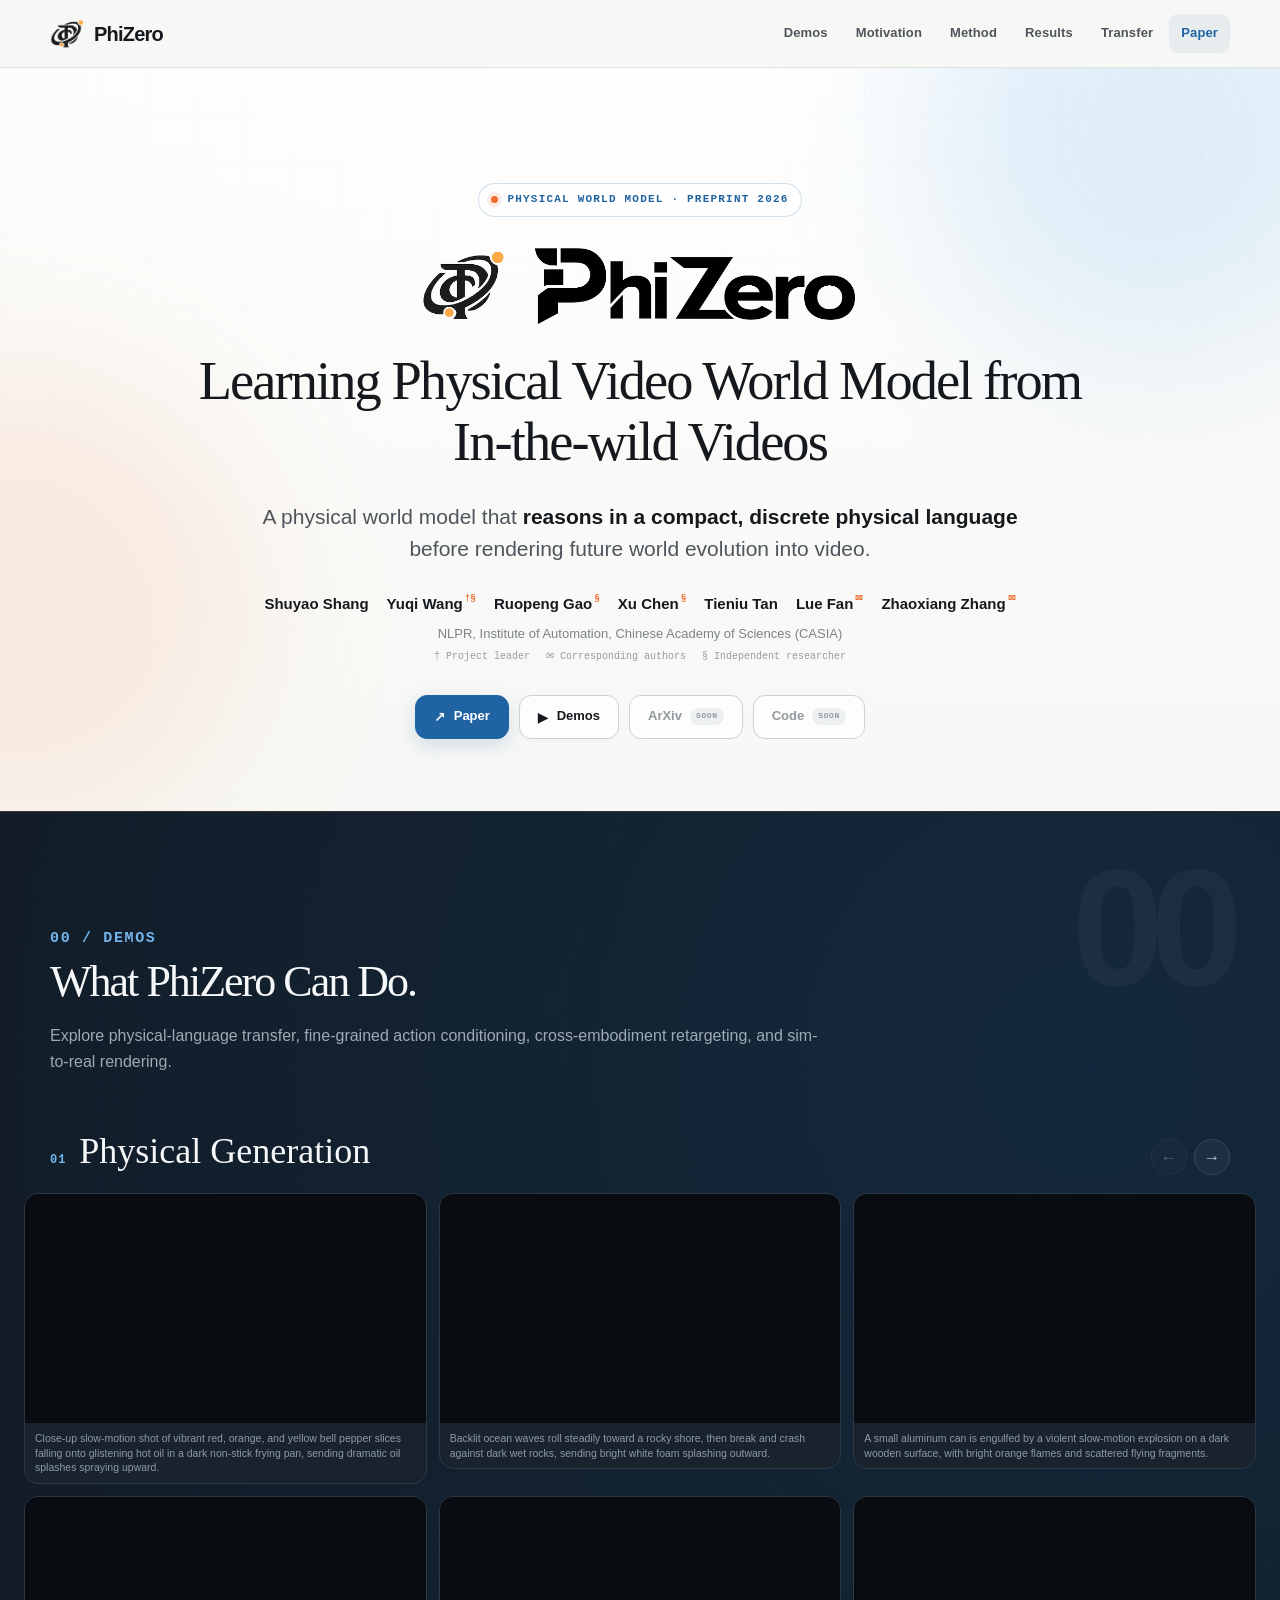
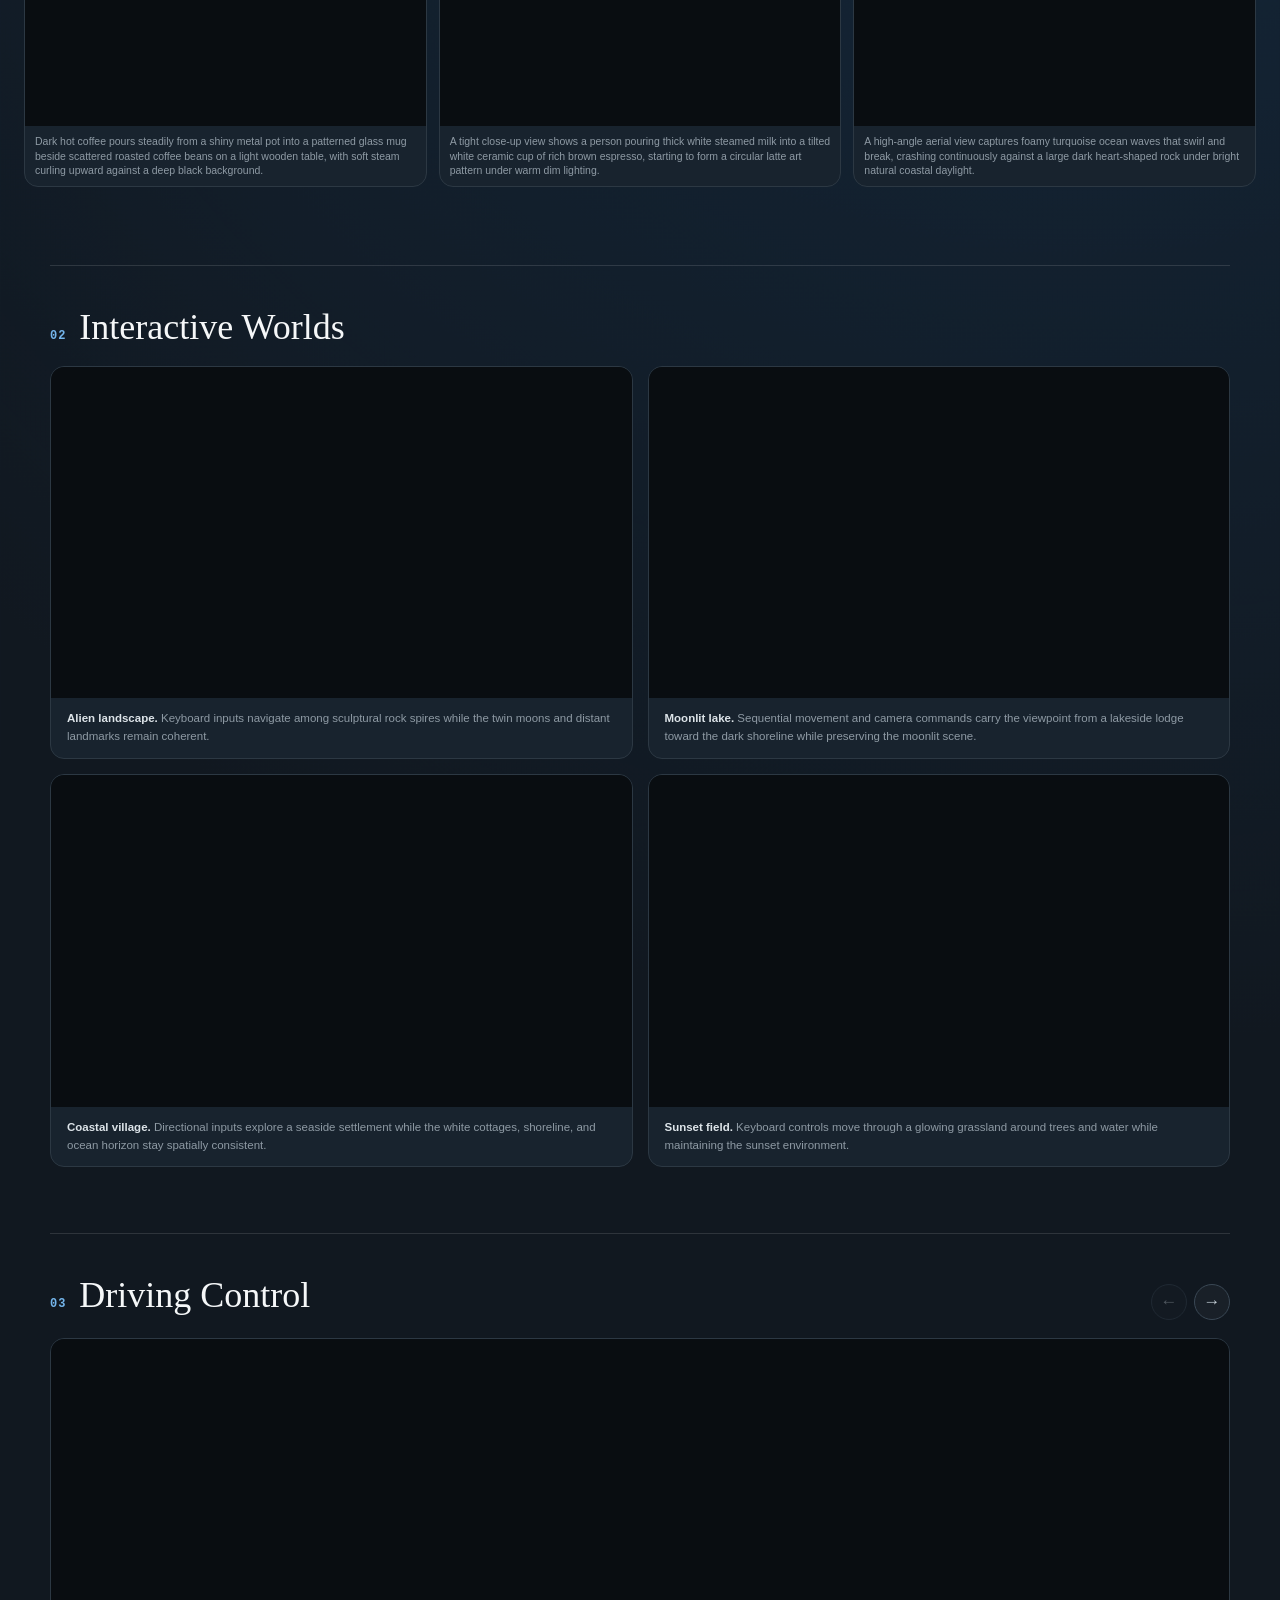
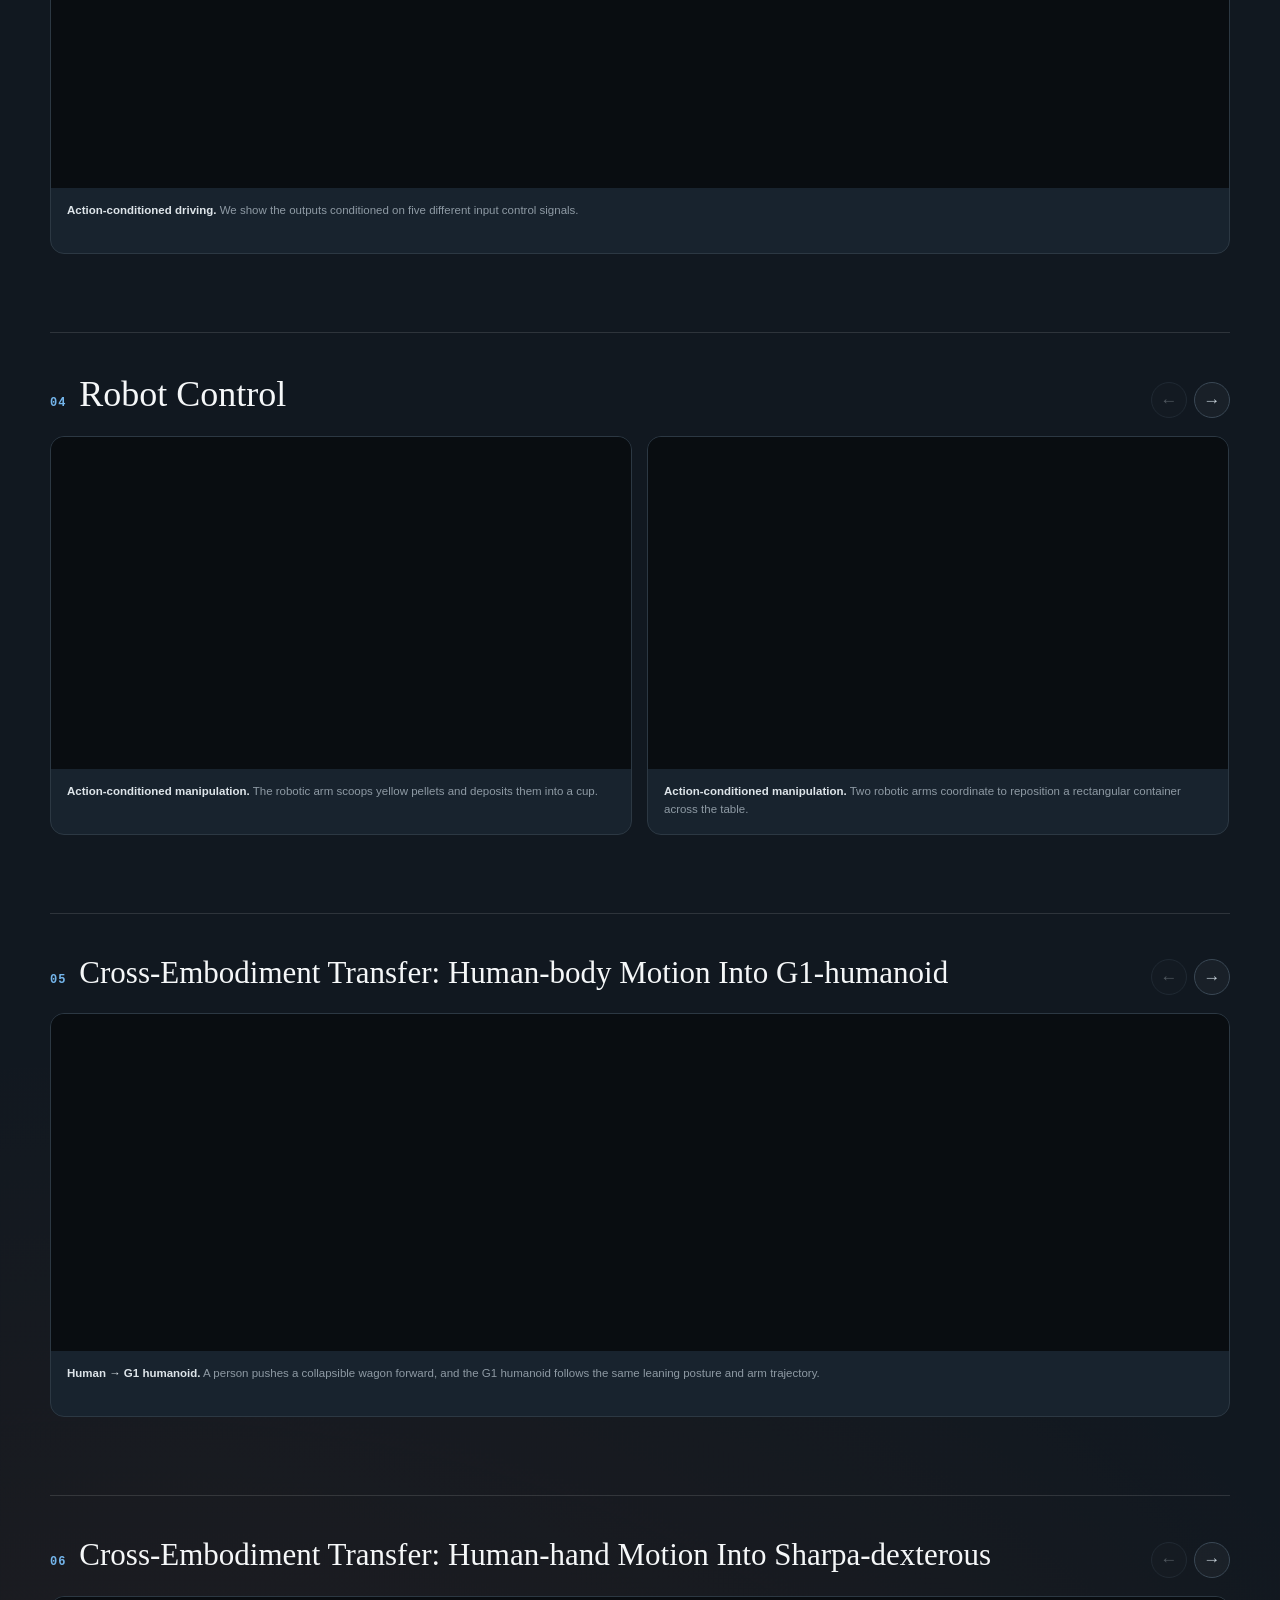
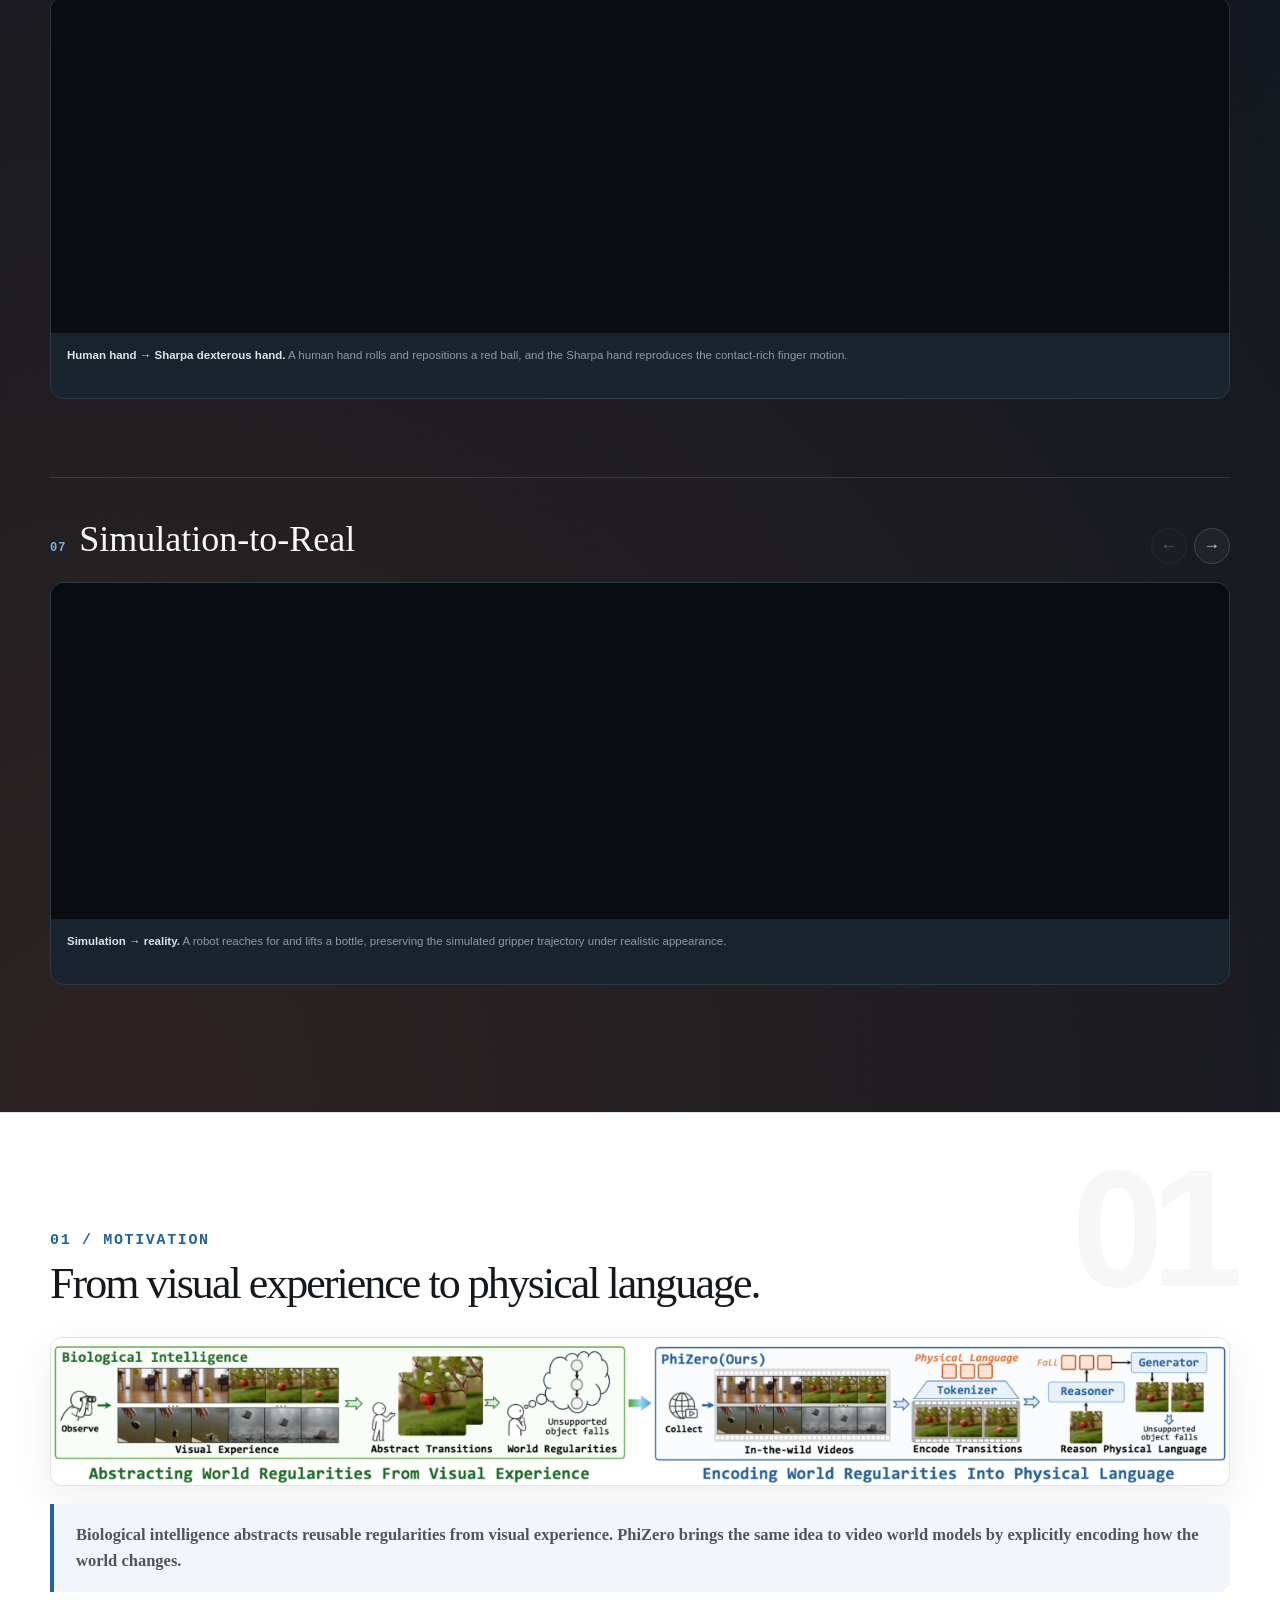
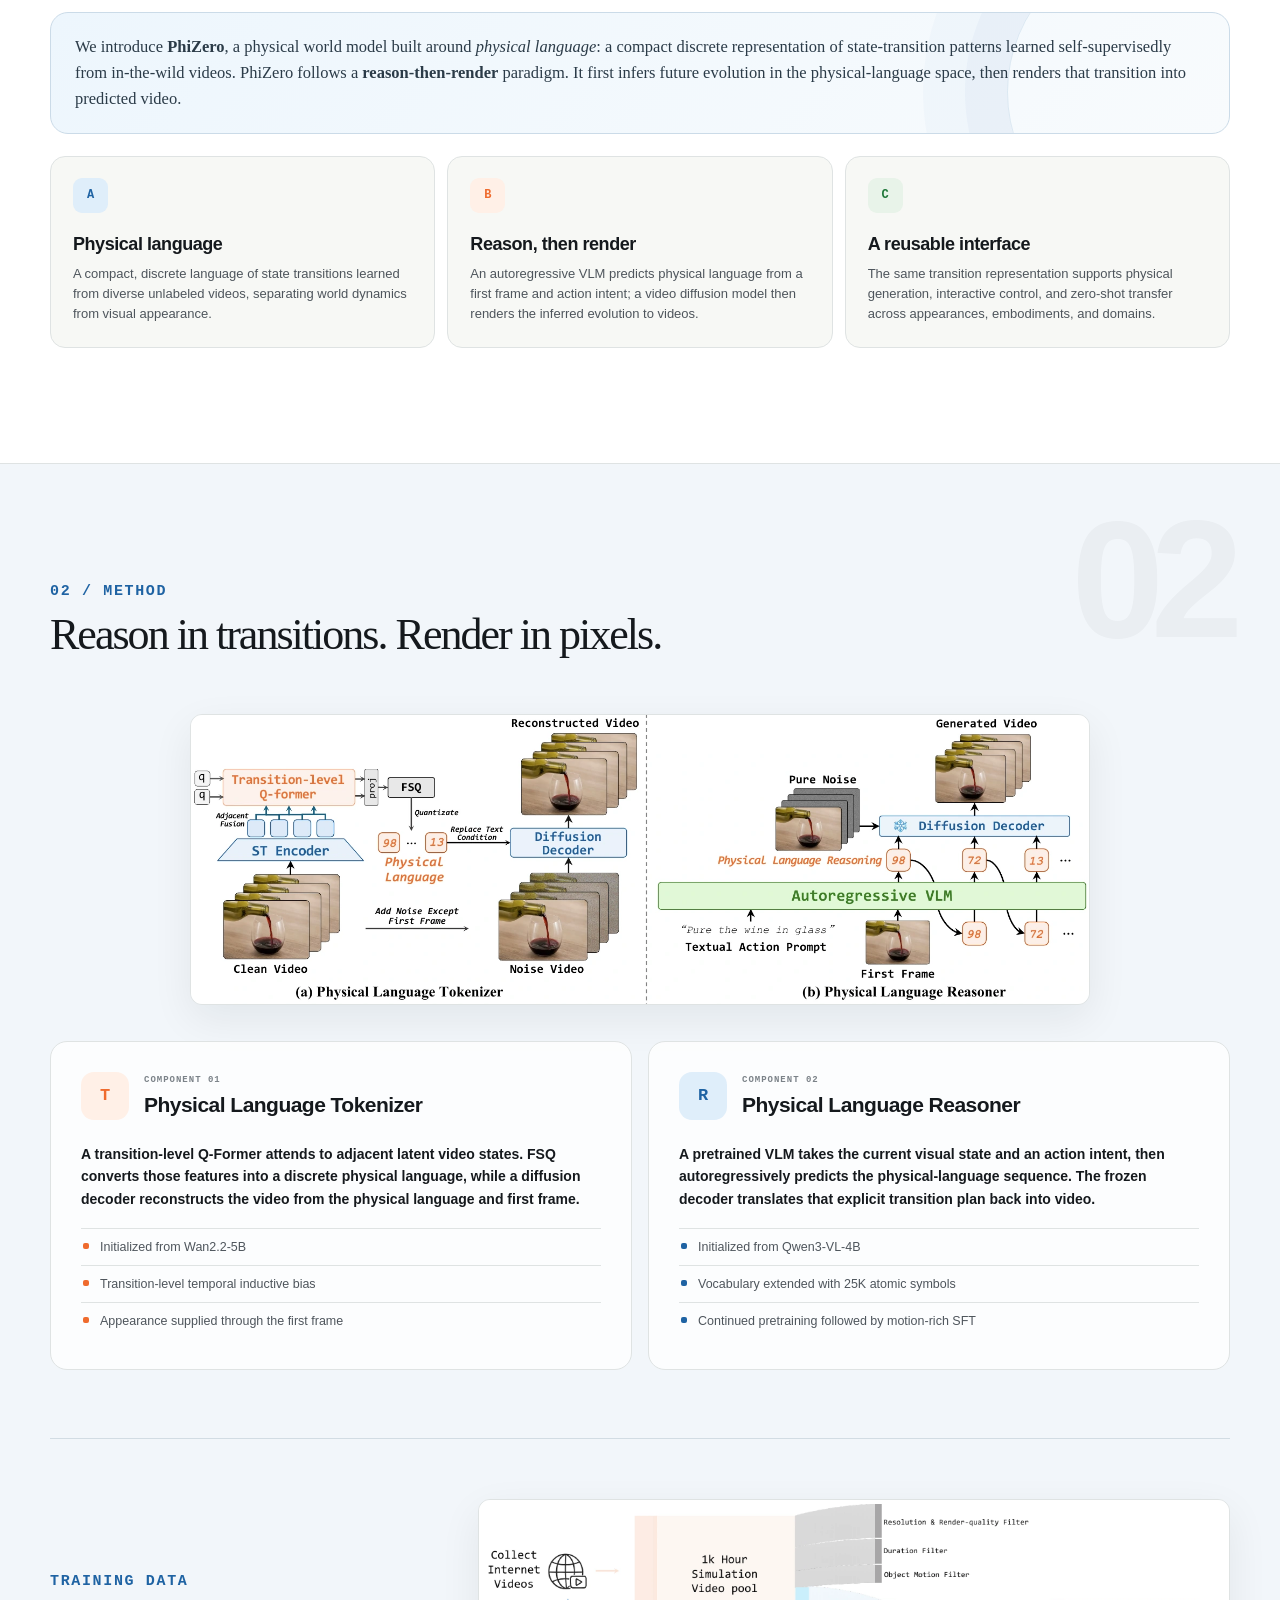
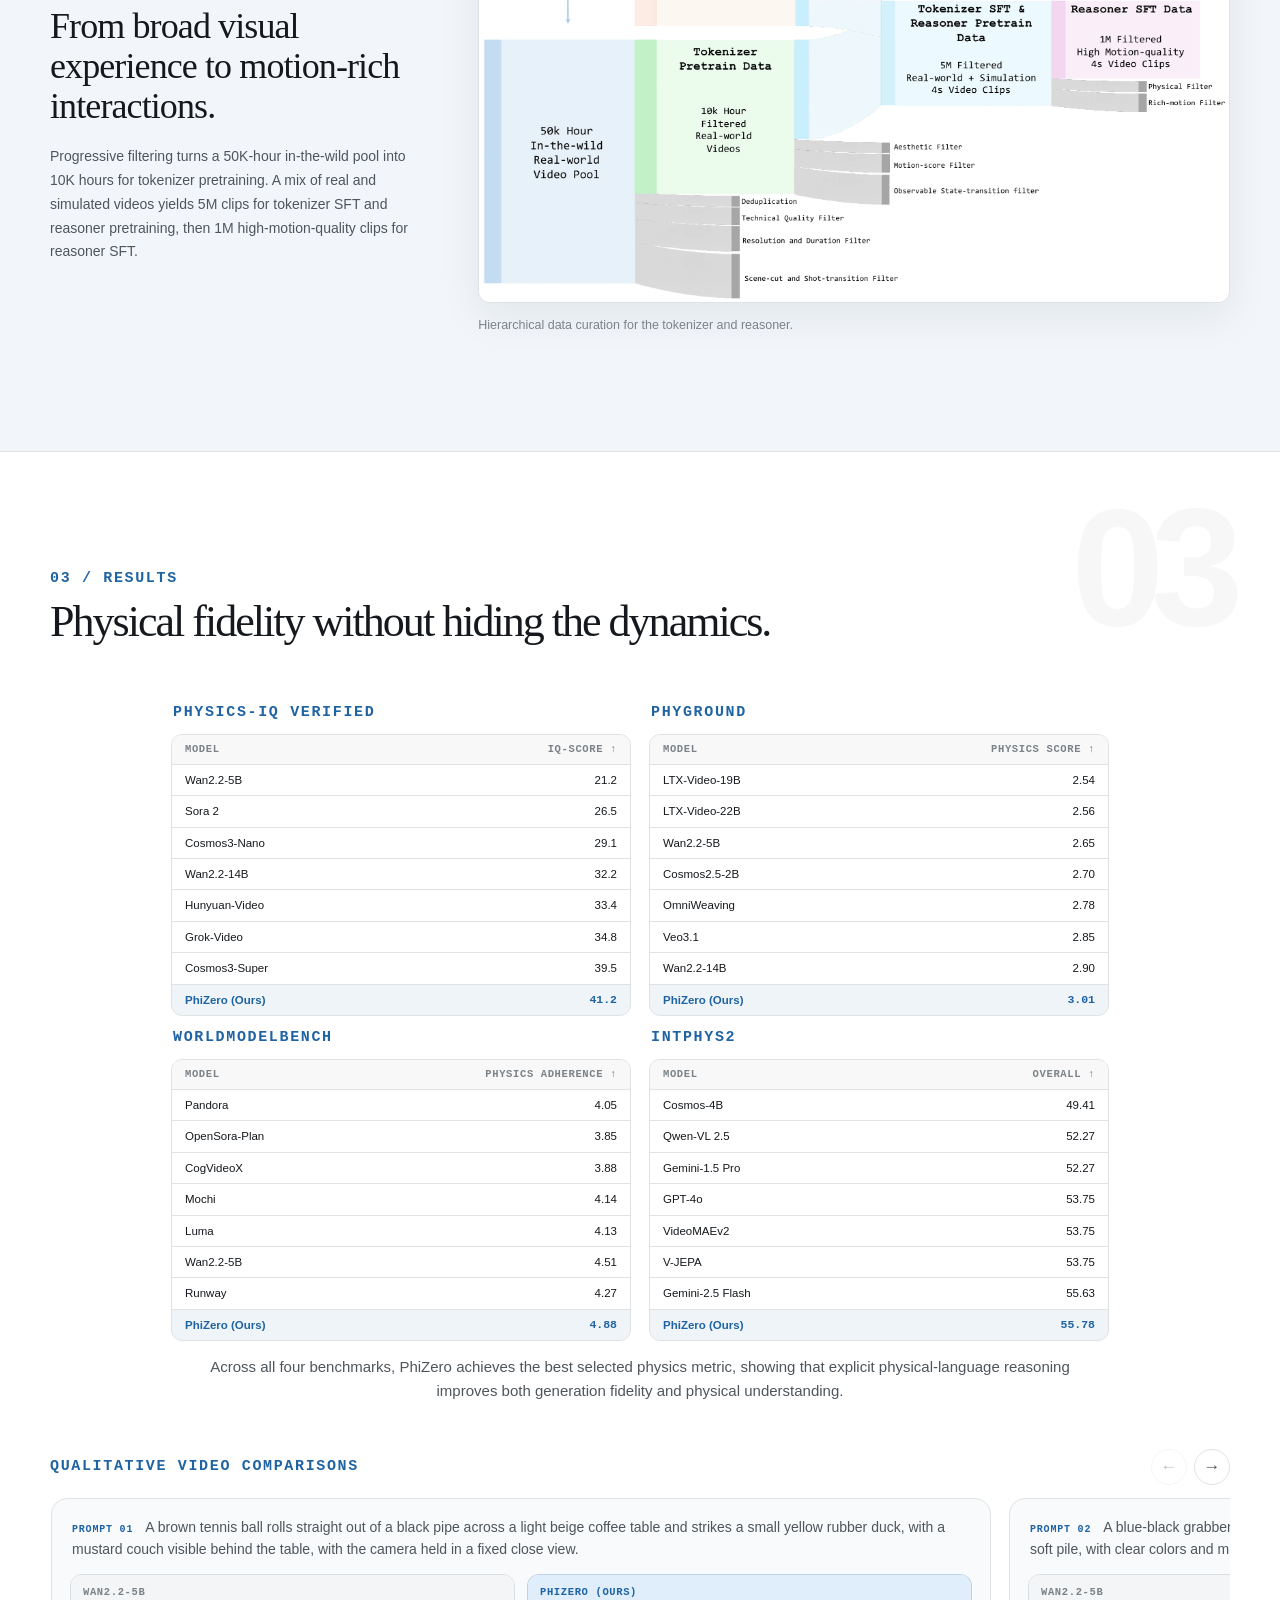
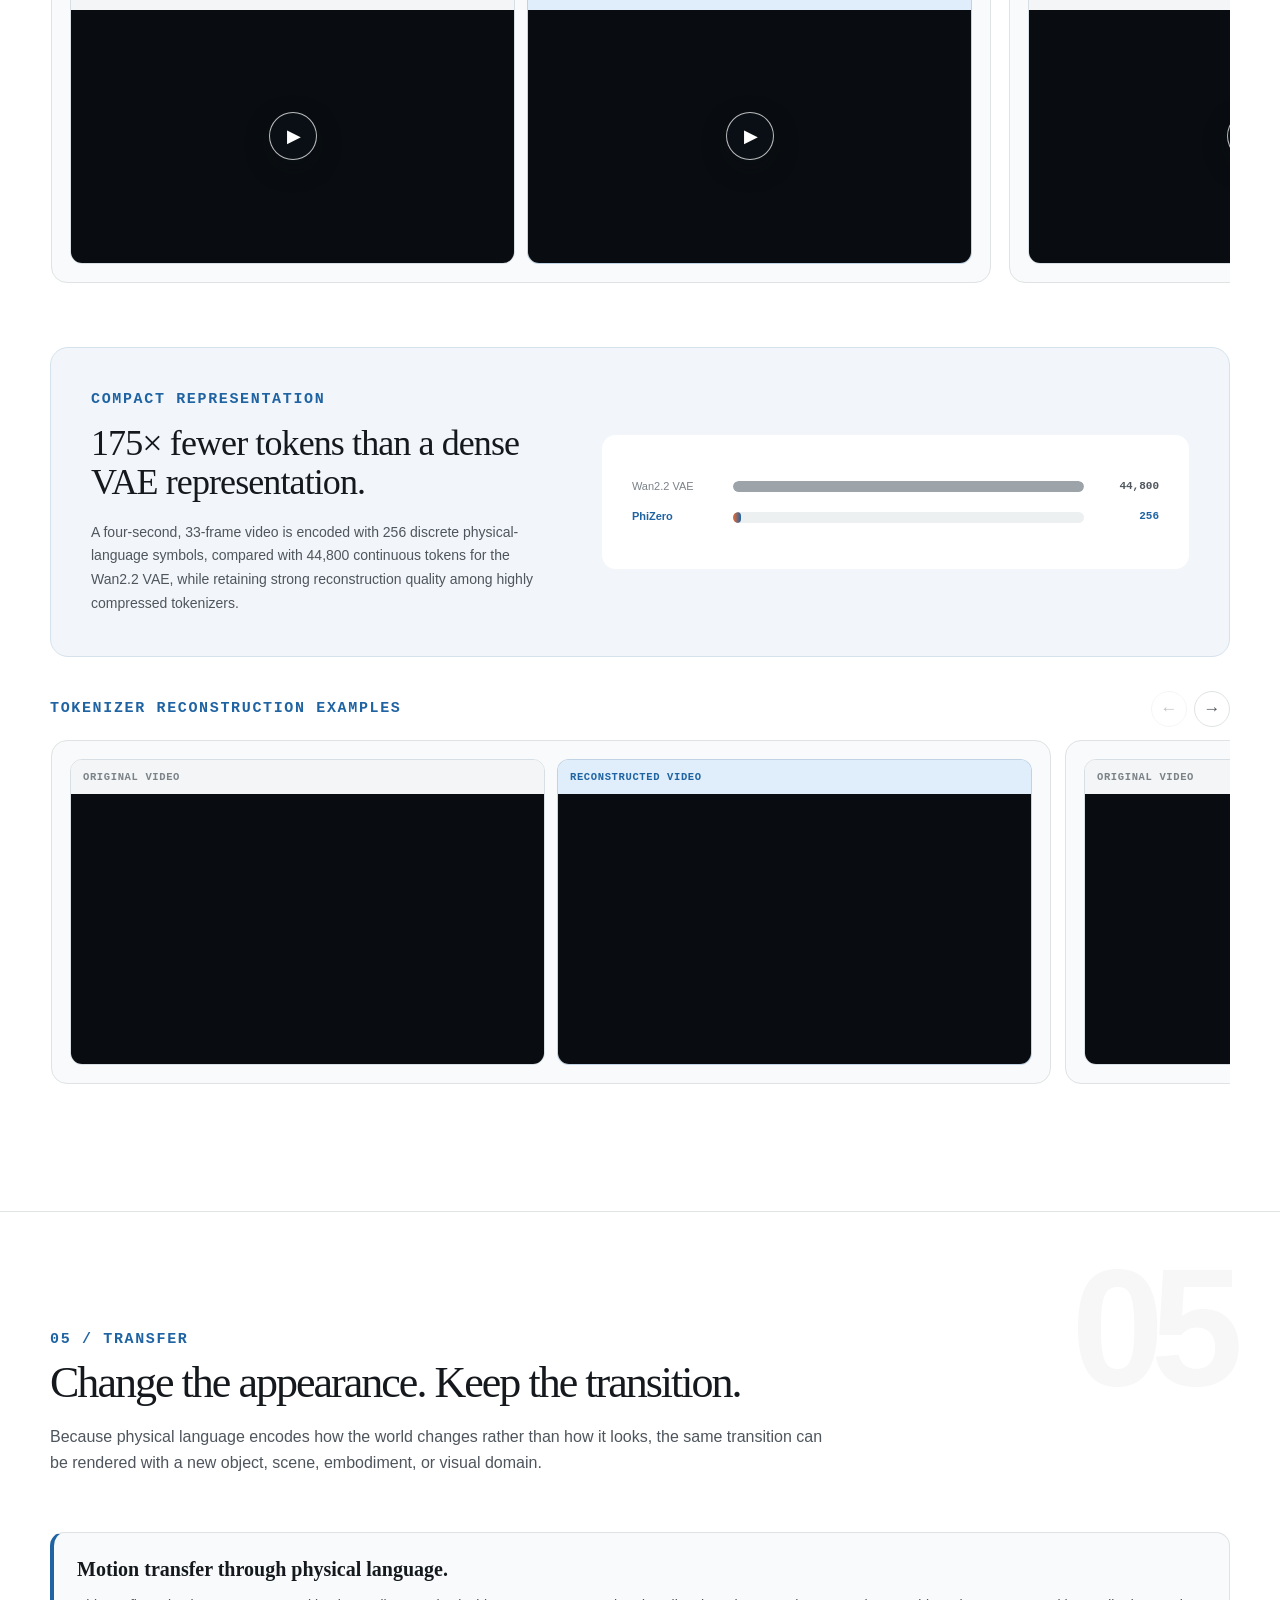
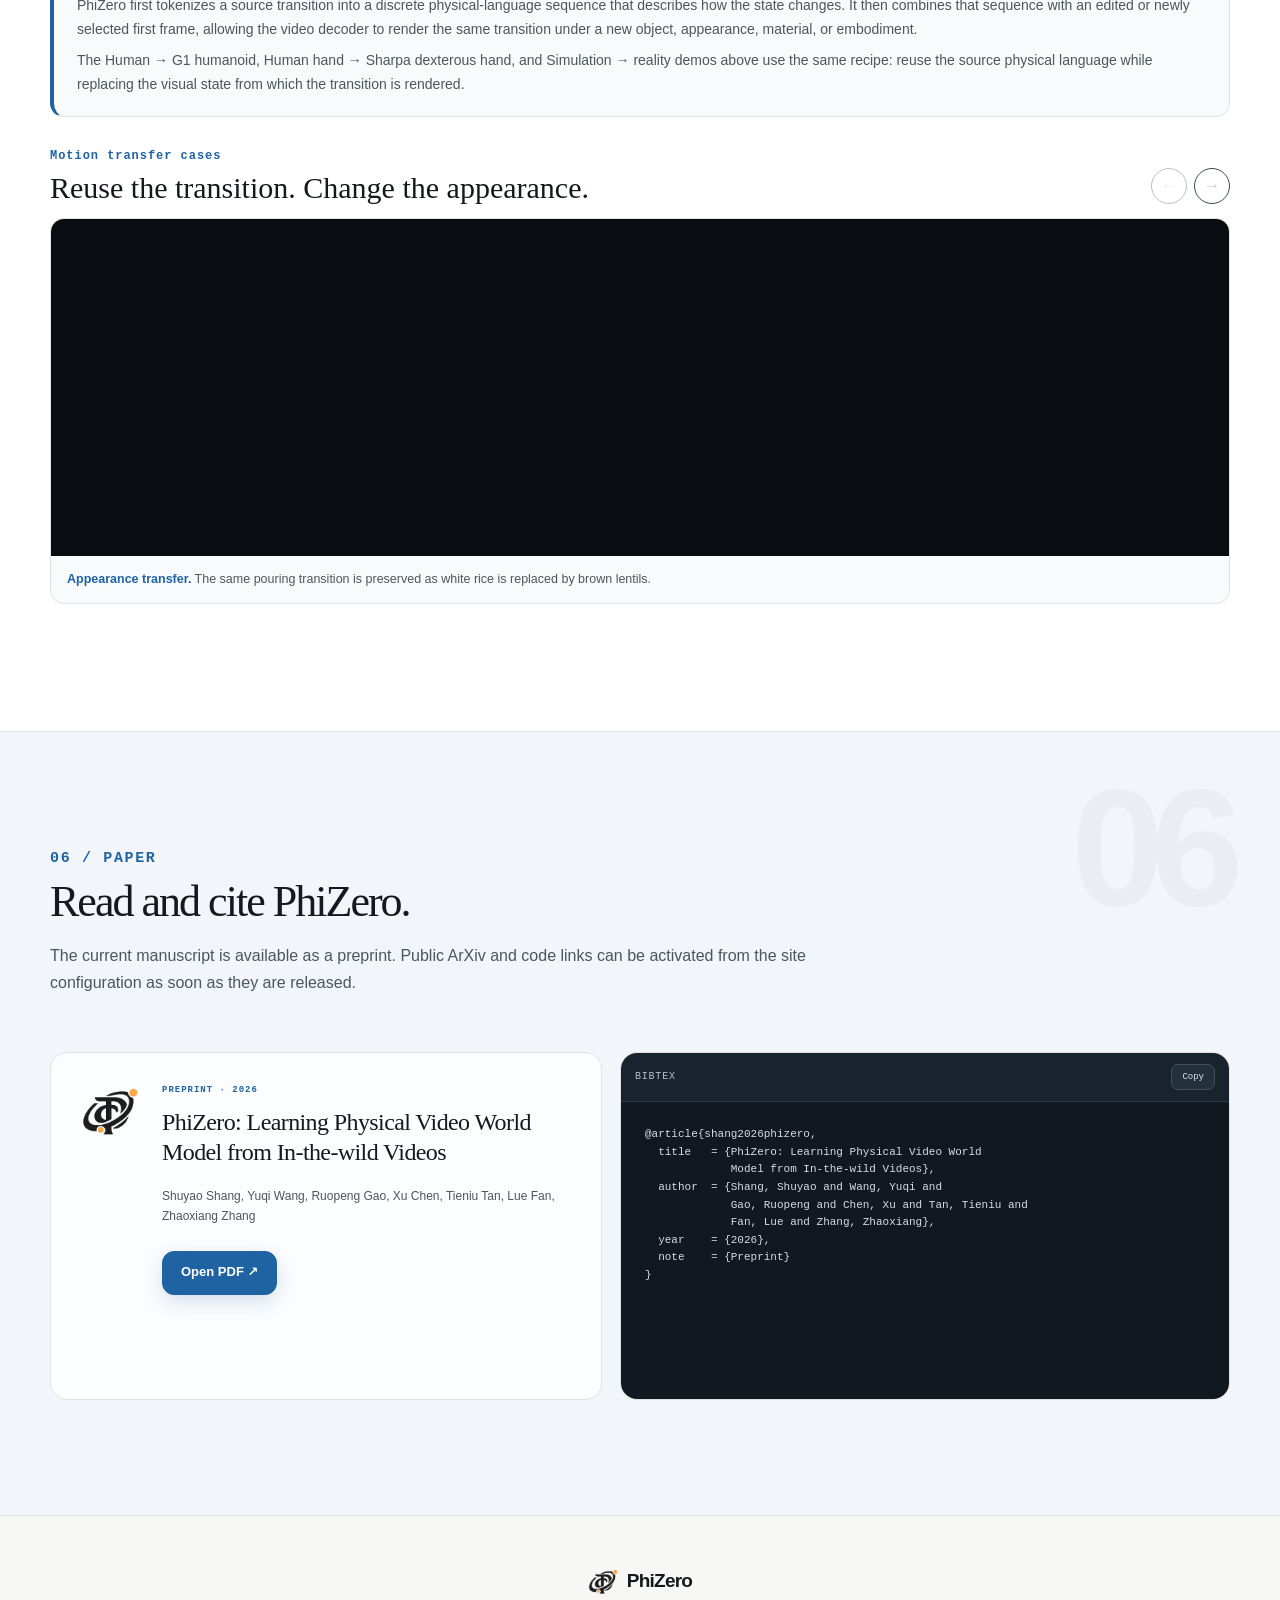
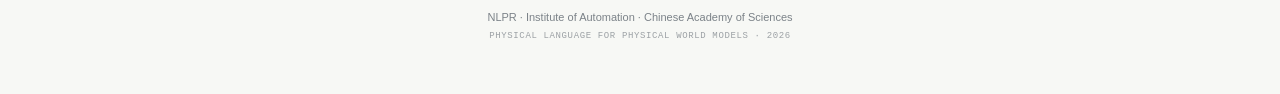
==== en/index.html @ 3286e98a "Initial PhiZero project page" ====
<!doctype html>
<html lang="en">
<head>
  <meta charset="utf-8" />
  <meta name="viewport" content="width=device-width, initial-scale=1" />
  <title>PhiZero — Learning Physical Video World Model from In-the-wild Videos</title>
  <meta name="description" content="PhiZero learns a compact physical language from in-the-wild videos, reasons about future world evolution, and renders it into video." />
  <meta name="theme-color" content="#f7f8f5" />
  <meta property="og:title" content="PhiZero: Learning Physical Video World Model from In-the-wild Videos" />
  <meta property="og:description" content="A physical world model built around physical language." />
  <meta property="og:image" content="../assets/img/phizero/motivation.png" />
  <link rel="icon" type="image/png" href="../assets/img/phizero/logo.png" />
  <link rel="stylesheet" href="../assets/css/styles.css" />
</head>
<body>

<div class="scroll-progress" aria-hidden="true"></div>

<nav class="nav" aria-label="Primary navigation">
  <a class="brand" href="#top" aria-label="PhiZero home">
    <img src="../assets/img/phizero/logo.png" alt="" />
    <span>PhiZero</span>
  </a>
  <button class="nav-toggle" type="button" aria-label="Open navigation" aria-expanded="false">
    <span></span><span></span>
  </button>
  <ul class="sections">
    <li><a href="#demos">Demos</a></li>
    <li><a href="#overview">Motivation</a></li>
    <li><a href="#method">Method</a></li>
    <li><a href="#results">Results</a></li>
    <li><a href="#transfer">Transfer</a></li>
    <li><a href="#paper">Paper</a></li>
  </ul>
</nav>

<main id="top">
  <header class="hero">
    <div class="hero-glow hero-glow-blue" aria-hidden="true"></div>
    <div class="hero-glow hero-glow-orange" aria-hidden="true"></div>
    <div class="hero-copy">
      <div class="eyebrow">
        <span class="eyebrow-dot"></span>
        Physical world model · Preprint 2026
      </div>
      <h1>
        <span class="hero-name">
          <img class="hero-symbol" src="../assets/img/phizero/logo.png" alt="" />
          <img class="hero-wordmark" src="../assets/img/phizero/wordmark.png" alt="PhiZero" />
        </span>
        <span class="hero-title">Learning Physical Video World Model from In-the-wild Videos</span>
      </h1>
      <p class="hero-deck">
        A physical world model that <strong>reasons in a compact, discrete physical language</strong>
        before rendering future world evolution into video.
      </p>

      <div class="authors" aria-label="Authors">
        <span>Shuyao Shang</span>
        <span>Yuqi Wang<sup>†§</sup></span>
        <span>Ruopeng Gao<sup>§</sup></span>
        <span>Xu Chen<sup>§</sup></span>
        <span>Tieniu Tan</span>
        <span>Lue Fan<sup>✉</sup></span>
        <span>Zhaoxiang Zhang<sup>✉</sup></span>
      </div>
      <div class="affiliation">NLPR, Institute of Automation, Chinese Academy of Sciences (CASIA)</div>
      <div class="author-notes"><span>† Project leader</span><span>✉ Corresponding authors</span><span>§ Independent researcher</span></div>

      <div class="hero-actions">
        <a class="button button-primary" href="../PhiZero.pdf" target="_blank" rel="noopener">
          <span class="button-icon">↗</span> Paper
        </a>
        <a class="button" href="#demos"><span class="button-icon">▶</span> Demos</a>
        <a class="button button-muted" data-cfg="ARXIV_URL" aria-disabled="true">
          ArXiv <span class="soon">Soon</span>
        </a>
        <a class="button button-muted" data-cfg="GITHUB_URL" aria-disabled="true">
          Code <span class="soon">Soon</span>
        </a>
      </div>
    </div>

  </header>

  <section id="overview" data-section="01">
    <div class="container">
      <div class="section-heading">
        <div>
          <div class="section-kicker">01 / Motivation</div>
          <h2>From visual experience to physical language.</h2>
        </div>
      </div>

      <figure class="paper-figure motivation-figure">
        <img src="../assets/img/phizero/motivation.png" alt="Biological intelligence abstracts world regularities from visual experience, while PhiZero learns physical language from in-the-wild videos" />
      </figure>

      <div class="motivation-copy-block">
        <p>
          <strong>Biological intelligence abstracts reusable regularities from visual experience.
          PhiZero brings the same idea to video world models by explicitly encoding how the world
          changes.</strong>
        </p>
      </div>

      <div class="abstract">
        <p>
          We introduce <strong>PhiZero</strong>, a physical world model built around
          <em>physical language</em>: a compact discrete representation of state-transition patterns
          learned self-supervisedly from in-the-wild videos. PhiZero follows a
          <strong>reason-then-render</strong> paradigm. It first infers future evolution in the
          physical-language space, then renders that transition into predicted video.
        </p>
      </div>

      <div class="contribution-grid">
        <article class="contribution">
          <span class="contribution-num">A</span>
          <h3>Physical language</h3>
          <p>
            A compact, discrete language of state transitions learned from diverse unlabeled videos,
            separating world dynamics from visual appearance.
          </p>
        </article>
        <article class="contribution">
          <span class="contribution-num">B</span>
          <h3>Reason, then render</h3>
          <p>
            An autoregressive VLM predicts physical language from a first frame and action intent;
            a video diffusion model then renders the inferred evolution to videos.
          </p>
        </article>
        <article class="contribution">
          <span class="contribution-num">C</span>
          <h3>A reusable interface</h3>
          <p>
            The same transition representation supports physical generation, interactive control,
            and zero-shot transfer across appearances, embodiments, and domains.
          </p>
        </article>
      </div>
    </div>
  </section>

  <section id="method" class="section-tinted" data-section="02">
    <div class="container">
      <div class="section-heading">
        <div>
          <div class="section-kicker">02 / Method</div>
          <h2>Reason in transitions. Render in pixels.</h2>
        </div>
      </div>

      <figure class="paper-figure wide-figure">
        <img loading="lazy" src="../assets/img/phizero/Pipeline.webp" alt="The PhiZero physical language tokenizer and reasoner pipeline" />
      </figure>

      <div class="method-grid">
        <article class="method-card">
          <div class="method-card-top">
            <div class="method-icon icon-orange">T</div>
            <div>
              <div class="method-label">Component 01</div>
              <h3>Physical Language Tokenizer</h3>
            </div>
          </div>
          <p>
            <strong>A transition-level Q-Former attends to adjacent latent video states. FSQ converts
            those features into a discrete physical language, while a diffusion decoder reconstructs
            the video from the physical language and first frame.</strong>
          </p>
          <ul>
            <li>Initialized from Wan2.2-5B</li>
            <li>Transition-level temporal inductive bias</li>
            <li>Appearance supplied through the first frame</li>
          </ul>
        </article>

        <article class="method-card">
          <div class="method-card-top">
            <div class="method-icon icon-blue">R</div>
            <div>
              <div class="method-label">Component 02</div>
              <h3>Physical Language Reasoner</h3>
            </div>
          </div>
          <p>
            <strong>A pretrained VLM takes the current visual state and an action intent, then
            autoregressively predicts the physical-language sequence. The frozen decoder translates
            that explicit transition plan back into video.</strong>
          </p>
          <ul>
            <li>Initialized from Qwen3-VL-4B</li>
            <li>Vocabulary extended with 25K atomic symbols</li>
            <li>Continued pretraining followed by motion-rich SFT</li>
          </ul>
        </article>
      </div>

      <div class="data-block">
        <div class="data-copy">
          <div class="section-kicker">Training data</div>
          <h3>From broad visual experience to motion-rich interactions.</h3>
          <p>
            Progressive filtering turns a 50K-hour in-the-wild pool into 10K hours for tokenizer
            pretraining. A mix of real and simulated videos yields 5M clips for tokenizer SFT and
            reasoner pretraining, then 1M high-motion-quality clips for reasoner SFT.
          </p>
        </div>
        <figure class="paper-figure">
          <img loading="lazy" src="../assets/img/phizero/Data.webp" alt="Hierarchical data curation pipeline" />
          <figcaption>Hierarchical data curation for the tokenizer and reasoner.</figcaption>
        </figure>
      </div>
    </div>
  </section>

  <section id="results" data-section="03">
    <div class="container">
      <div class="section-heading">
        <div>
          <div class="section-kicker">03 / Results</div>
          <h2>Physical fidelity without hiding the dynamics.</h2>
        </div>
      </div>

      <div class="benchmark-results">
        <div class="benchmark-grid">
          <div class="benchmark-card">
            <div class="section-kicker">Physics-IQ Verified</div>
            <div class="table-wrap">
              <table class="benchmark-table">
                <thead>
                  <tr><th>Model</th><th>IQ-Score ↑</th></tr>
                </thead>
                <tbody>
                  <tr><td>Wan2.2-5B</td><td>21.2</td></tr>
                  <tr><td>Sora 2</td><td>26.5</td></tr>
                  <tr><td>Cosmos3-Nano</td><td>29.1</td></tr>
                  <tr><td>Wan2.2-14B</td><td>32.2</td></tr>
                  <tr><td>Hunyuan-Video</td><td>33.4</td></tr>
                  <tr><td>Grok-Video</td><td>34.8</td></tr>
                  <tr><td>Cosmos3-Super</td><td>39.5</td></tr>
                  <tr class="ours"><td>PhiZero (Ours)</td><td>41.2</td></tr>
                </tbody>
              </table>
            </div>
          </div>

          <div class="benchmark-card">
            <div class="section-kicker">PhyGround</div>
            <div class="table-wrap">
              <table class="benchmark-table">
                <thead>
                  <tr><th>Model</th><th>Physics Score ↑</th></tr>
                </thead>
                <tbody>
                  <tr><td>LTX-Video-19B</td><td>2.54</td></tr>
                  <tr><td>LTX-Video-22B</td><td>2.56</td></tr>
                  <tr><td>Wan2.2-5B</td><td>2.65</td></tr>
                  <tr><td>Cosmos2.5-2B</td><td>2.70</td></tr>
                  <tr><td>OmniWeaving</td><td>2.78</td></tr>
                  <tr><td>Veo3.1</td><td>2.85</td></tr>
                  <tr><td>Wan2.2-14B</td><td>2.90</td></tr>
                  <tr class="ours"><td>PhiZero (Ours)</td><td>3.01</td></tr>
                </tbody>
              </table>
            </div>
          </div>

          <div class="benchmark-card">
            <div class="section-kicker">WorldModelBench</div>
            <div class="table-wrap">
              <table class="benchmark-table">
                <thead>
                  <tr><th>Model</th><th>Physics Adherence ↑</th></tr>
                </thead>
                <tbody>
                  <tr><td>Pandora</td><td>4.05</td></tr>
                  <tr><td>OpenSora-Plan</td><td>3.85</td></tr>
                  <tr><td>CogVideoX</td><td>3.88</td></tr>
                  <tr><td>Mochi</td><td>4.14</td></tr>
                  <tr><td>Luma</td><td>4.13</td></tr>
                  <tr><td>Wan2.2-5B</td><td>4.51</td></tr>
                  <tr><td>Runway</td><td>4.27</td></tr>
                  <tr class="ours"><td>PhiZero (Ours)</td><td>4.88</td></tr>
                </tbody>
              </table>
            </div>
          </div>

          <div class="benchmark-card">
            <div class="section-kicker">IntPhys2</div>
            <div class="table-wrap">
              <table class="benchmark-table">
                <thead>
                  <tr><th>Model</th><th>Overall ↑</th></tr>
                </thead>
                <tbody>
                  <tr><td>Cosmos-4B</td><td>49.41</td></tr>
                  <tr><td>Qwen-VL 2.5</td><td>52.27</td></tr>
                  <tr><td>Gemini-1.5 Pro</td><td>52.27</td></tr>
                  <tr><td>GPT-4o</td><td>53.75</td></tr>
                  <tr><td>VideoMAEv2</td><td>53.75</td></tr>
                  <tr><td>V-JEPA</td><td>53.75</td></tr>
                  <tr><td>Gemini-2.5 Flash</td><td>55.63</td></tr>
                  <tr class="ours"><td>PhiZero (Ours)</td><td>55.78</td></tr>
                </tbody>
              </table>
            </div>
          </div>
        </div>

        <p class="benchmark-note">
          Across all four benchmarks, PhiZero achieves the best selected physics metric, showing
          that explicit physical-language reasoning improves both generation fidelity and physical understanding.
        </p>
      </div>

      <div class="iq-carousel">
        <div class="iq-carousel-bar">
          <div class="section-kicker">Qualitative video comparisons</div>
          <div class="iq-carousel-controls" aria-label="Video comparison navigation">
            <button type="button" data-iq-direction="-1" aria-label="Previous comparison">←</button>
            <button type="button" data-iq-direction="1" aria-label="Next comparison">→</button>
          </div>
        </div>

        <div class="iq-comparison-list" role="region" aria-label="Physics-IQ video comparisons" tabindex="0">
        <article class="iq-comparison-item">
          <p class="iq-prompt">
            <span>Prompt 01</span>
            A brown tennis ball rolls straight out of a black pipe across a light beige coffee table
            and strikes a small yellow rubber duck, with a mustard couch visible behind the table,
            with the camera held in a fixed close view.
          </p>
          <div class="iq-video-pair">
            <figure class="iq-video">
              <figcaption>Wan2.2-5B</figcaption>
              <video muted playsinline preload="metadata">
                <source src="../assets/videos/phizero/iq-compare/case-01-wan.mp4" type="video/mp4" />
              </video>
            </figure>
            <figure class="iq-video iq-video-ours">
              <figcaption>PhiZero (Ours)</figcaption>
              <video muted playsinline preload="metadata">
                <source src="../assets/videos/phizero/iq-compare/case-01-phizero.mp4" type="video/mp4" />
              </video>
            </figure>
          </div>
        </article>

        <article class="iq-comparison-item">
          <p class="iq-prompt">
            <span>Prompt 02</span>
            A blue-black grabber holds a blue tennis ball over a mound of green kinetic sand on a
            wooden table, then releases the ball into the soft pile, with clear colors and minimal
            background clutter.
          </p>
          <div class="iq-video-pair">
            <figure class="iq-video">
              <figcaption>Wan2.2-5B</figcaption>
              <video muted playsinline preload="metadata">
                <source src="../assets/videos/phizero/iq-compare/case-02-wan.mp4" type="video/mp4" />
              </video>
            </figure>
            <figure class="iq-video iq-video-ours">
              <figcaption>PhiZero (Ours)</figcaption>
              <video muted playsinline preload="metadata">
                <source src="../assets/videos/phizero/iq-compare/case-02-phizero.mp4" type="video/mp4" />
              </video>
            </figure>
          </div>
        </article>

        <article class="iq-comparison-item">
          <p class="iq-prompt">
            <span>Prompt 03</span>
            A yellow tennis ball rolls from a black pipe onto a simple cardboard ramp propped by a
            blue block on a light wooden table against a plain wall, in a bright indoor tabletop setup.
          </p>
          <div class="iq-video-pair">
            <figure class="iq-video">
              <figcaption>Wan2.2-5B</figcaption>
              <video muted playsinline preload="metadata">
                <source src="../assets/videos/phizero/iq-compare/case-03-wan.mp4" type="video/mp4" />
              </video>
            </figure>
            <figure class="iq-video iq-video-ours">
              <figcaption>PhiZero (Ours)</figcaption>
              <video muted playsinline preload="metadata">
                <source src="../assets/videos/phizero/iq-compare/case-03-phizero.mp4" type="video/mp4" />
              </video>
            </figure>
          </div>
        </article>

        <article class="iq-comparison-item">
          <p class="iq-prompt">
            <span>Prompt 04</span>
            A row of colorful wooden blocks stands on a wooden table beside a black platform, where
            a rotating wooden stick swings clockwise and knocks the first block, with clear colors
            and minimal background clutter.
          </p>
          <div class="iq-video-pair">
            <figure class="iq-video">
              <figcaption>Wan2.2-5B</figcaption>
              <video muted playsinline preload="metadata">
                <source src="../assets/videos/phizero/iq-compare/case-04-wan.mp4" type="video/mp4" />
              </video>
            </figure>
            <figure class="iq-video iq-video-ours">
              <figcaption>PhiZero (Ours)</figcaption>
              <video muted playsinline preload="metadata">
                <source src="../assets/videos/phizero/iq-compare/case-04-phizero.mp4" type="video/mp4" />
              </video>
            </figure>
          </div>
        </article>

        <article class="iq-comparison-item">
          <p class="iq-prompt">
            <span>Prompt 05</span>
            A yellow mug and a blue rectangular block rotate together around the center of a black
            platform while a spotlight projects their large shadows onto the wall, with the camera
            held in a fixed close view.
          </p>
          <div class="iq-video-pair">
            <figure class="iq-video">
              <figcaption>Wan2.2-5B</figcaption>
              <video muted playsinline preload="metadata">
                <source src="../assets/videos/phizero/iq-compare/case-05-wan.mp4" type="video/mp4" />
              </video>
            </figure>
            <figure class="iq-video iq-video-ours">
              <figcaption>PhiZero (Ours)</figcaption>
              <video muted playsinline preload="metadata">
                <source src="../assets/videos/phizero/iq-compare/case-05-phizero.mp4" type="video/mp4" />
              </video>
            </figure>
          </div>
        </article>

        <article class="iq-comparison-item">
          <p class="iq-prompt">
            <span>Prompt 06</span>
            A clear acrylic box suspended from an orange cord lowers over a tennis ball with a smiley
            face on a wooden table, covering it from view, with the camera held in a fixed close view.
          </p>
          <div class="iq-video-pair">
            <figure class="iq-video">
              <figcaption>Wan2.2-5B</figcaption>
              <video muted playsinline preload="metadata">
                <source src="../assets/videos/phizero/iq-compare/case-06-wan.mp4" type="video/mp4" />
              </video>
            </figure>
            <figure class="iq-video iq-video-ours">
              <figcaption>PhiZero (Ours)</figcaption>
              <video muted playsinline preload="metadata">
                <source src="../assets/videos/phizero/iq-compare/case-06-phizero.mp4" type="video/mp4" />
              </video>
            </figure>
          </div>
        </article>

        <article class="iq-comparison-item">
          <p class="iq-prompt">
            <span>Prompt 07</span>
            A tennis ball hanging in front of a mirror is slowly lowered, while the mirror creates a
            second reflected ball beside it in the frame, with the camera held in a fixed close view.
          </p>
          <div class="iq-video-pair">
            <figure class="iq-video">
              <figcaption>Wan2.2-5B</figcaption>
              <video muted playsinline preload="metadata">
                <source src="../assets/videos/phizero/iq-compare/case-07-wan.mp4" type="video/mp4" />
              </video>
            </figure>
            <figure class="iq-video iq-video-ours">
              <figcaption>PhiZero (Ours)</figcaption>
              <video muted playsinline preload="metadata">
                <source src="../assets/videos/phizero/iq-compare/case-07-phizero.mp4" type="video/mp4" />
              </video>
            </figure>
          </div>
        </article>
        </div>
      </div>

      <div class="tokenizer-result">
        <div>
          <div class="section-kicker">Compact representation</div>
          <h3>175× fewer tokens than a dense VAE representation.</h3>
          <p>
            A four-second, 33-frame video is encoded with 256 discrete physical-language symbols,
            compared with 44,800 continuous tokens for the Wan2.2 VAE, while retaining strong
            reconstruction quality among highly compressed tokenizers.
          </p>
        </div>
        <div class="token-ratio" aria-label="Token comparison">
          <div class="ratio-row">
            <span>Wan2.2 VAE</span><div class="ratio-track"><i style="width:100%"></i></div><strong>44,800</strong>
          </div>
          <div class="ratio-row ratio-ours">
            <span>PhiZero</span><div class="ratio-track"><i style="width:1.2%"></i></div><strong>256</strong>
          </div>
        </div>
      </div>

      <div class="recon-carousel">
        <div class="recon-carousel-bar">
          <div class="section-kicker">Tokenizer reconstruction examples</div>
          <div class="recon-carousel-controls" aria-label="Reconstruction video navigation">
            <button type="button" data-recon-direction="-1" aria-label="Previous reconstruction">←</button>
            <button type="button" data-recon-direction="1" aria-label="Next reconstruction">→</button>
          </div>
        </div>
        <div class="recon-video-list" role="region" aria-label="Original and reconstructed video examples" tabindex="0">
          <article class="recon-video-card">
            <div class="recon-video-pair">
              <figure class="recon-video">
                <figcaption>Original Video</figcaption>
                <video muted playsinline preload="auto">
                  <source src="../assets/videos/phizero/recon/recon-01-original.mp4" type="video/mp4" />
                </video>
              </figure>
              <figure class="recon-video recon-video-output">
                <figcaption>Reconstructed Video</figcaption>
                <video muted playsinline preload="auto">
                  <source src="../assets/videos/phizero/recon/recon-01-reconstructed.mp4" type="video/mp4" />
                </video>
              </figure>
            </div>
          </article>
          <article class="recon-video-card">
            <div class="recon-video-pair">
              <figure class="recon-video">
                <figcaption>Original Video</figcaption>
                <video muted playsinline preload="auto">
                  <source src="../assets/videos/phizero/recon/recon-02-original.mp4" type="video/mp4" />
                </video>
              </figure>
              <figure class="recon-video recon-video-output">
                <figcaption>Reconstructed Video</figcaption>
                <video muted playsinline preload="auto">
                  <source src="../assets/videos/phizero/recon/recon-02-reconstructed.mp4" type="video/mp4" />
                </video>
              </figure>
            </div>
          </article>
          <article class="recon-video-card">
            <div class="recon-video-pair">
              <figure class="recon-video">
                <figcaption>Original Video</figcaption>
                <video muted playsinline preload="auto">
                  <source src="../assets/videos/phizero/recon/recon-03-original.mp4" type="video/mp4" />
                </video>
              </figure>
              <figure class="recon-video recon-video-output">
                <figcaption>Reconstructed Video</figcaption>
                <video muted playsinline preload="auto">
                  <source src="../assets/videos/phizero/recon/recon-03-reconstructed.mp4" type="video/mp4" />
                </video>
              </figure>
            </div>
          </article>
          <article class="recon-video-card">
            <div class="recon-video-pair">
              <figure class="recon-video">
                <figcaption>Original Video</figcaption>
                <video muted playsinline preload="auto">
                  <source src="../assets/videos/phizero/recon/recon-04-original.mp4" type="video/mp4" />
                </video>
              </figure>
              <figure class="recon-video recon-video-output">
                <figcaption>Reconstructed Video</figcaption>
                <video muted playsinline preload="auto">
                  <source src="../assets/videos/phizero/recon/recon-04-reconstructed.mp4" type="video/mp4" />
                </video>
              </figure>
            </div>
          </article>
        </div>
      </div>
    </div>
  </section>

  <section id="demos" class="section-dark" data-section="00">
    <div class="container">
      <div class="section-heading">
        <div>
          <div class="section-kicker">00 / Demos</div>
          <h2>What PhiZero Can Do.</h2>
        </div>
        <p>
          Explore physical-language transfer, fine-grained action conditioning, cross-embodiment
          retargeting, and sim-to-real rendering.
        </p>
      </div>

      <div id="demo-generation" class="demo-panel">
        <div class="application-heading"><span>01</span><h3>Physical Generation</h3></div>
        <div class="video-grid video-grid-standard application-video-list generation-page-list">
          <div class="generation-page" aria-label="Physical generation examples 1 to 6">
            <figure class="video-card">
              <video muted loop playsinline preload="metadata">
                <source src="../assets/videos/phizero/generated-video/wisa_000069_processed.mp4" type="video/mp4" />
              </video>
              <figcaption>Close-up slow-motion shot of vibrant red, orange, and yellow bell pepper slices falling onto glistening hot oil in a dark non-stick frying pan, sending dramatic oil splashes spraying upward.</figcaption>
            </figure>
            <figure class="video-card">
              <video muted loop playsinline preload="metadata">
                <source src="../assets/videos/phizero/generated-video/longvideogen_000030_processed.mp4" type="video/mp4" />
              </video>
              <figcaption>Backlit ocean waves roll steadily toward a rocky shore, then break and crash against dark wet rocks, sending bright white foam splashing outward.</figcaption>
            </figure>
            <figure class="video-card">
              <video muted loop playsinline preload="metadata">
                <source src="../assets/videos/phizero/generated-video/wisa_000217_processed.mp4" type="video/mp4" />
              </video>
              <figcaption>A small aluminum can is engulfed by a violent slow-motion explosion on a dark wooden surface, with bright orange flames and scattered flying fragments.</figcaption>
            </figure>
            <figure class="video-card">
              <video muted loop playsinline preload="metadata">
                <source src="../assets/videos/phizero/generated-video/longvideogen_000480_processed.mp4" type="video/mp4" />
              </video>
              <figcaption>Dark hot coffee pours steadily from a shiny metal pot into a patterned glass mug beside scattered roasted coffee beans on a light wooden table, with soft steam curling upward against a deep black background.</figcaption>
            </figure>
            <figure class="video-card">
              <video muted loop playsinline preload="metadata">
                <source src="../assets/videos/phizero/generated-video/wisa_000885_processed.mp4" type="video/mp4" />
              </video>
              <figcaption>A tight close-up view shows a person pouring thick white steamed milk into a tilted white ceramic cup of rich brown espresso, starting to form a circular latte art pattern under warm dim lighting.</figcaption>
            </figure>
            <figure class="video-card">
              <video muted loop playsinline preload="metadata">
                <source src="../assets/videos/phizero/generated-video/longvideogen_000514_processed.mp4" type="video/mp4" />
              </video>
              <figcaption>A high-angle aerial view captures foamy turquoise ocean waves that swirl and break, crashing continuously against a large dark heart-shaped rock under bright natural coastal daylight.</figcaption>
            </figure>
          </div>

          <div class="generation-page" aria-label="Physical generation examples 7 to 12">
            <figure class="video-card">
              <video muted loop playsinline preload="metadata">
                <source src="../assets/videos/phizero/generated-video/wisa_000882_processed.mp4" type="video/mp4" />
              </video>
              <figcaption>A person pours frothy steamed milk from a polished stainless steel pitcher into a ceramic coffee cup, crafting intricate swirling layered latte art atop rich brown espresso.</figcaption>
            </figure>
            <figure class="video-card">
              <video muted loop playsinline preload="metadata">
                <source src="../assets/videos/phizero/generated-video/longvideogen_000499_processed.mp4" type="video/mp4" />
              </video>
              <figcaption>A dark bottle appears beside burning charcoal in a metal fire pit as bright golden flames surge and twist upward against a deep dark background.</figcaption>
            </figure>
            <figure class="video-card">
              <video muted loop playsinline preload="metadata">
                <source src="../assets/videos/phizero/generated-video/longvideogen_000078_processed.mp4" type="video/mp4" />
              </video>
              <figcaption>A fanned, partially sliced pale white onion falls and bounces on a wet brown surface in slow motion, sending glistening water droplets splashing upward against a softly blurred muted gray background.</figcaption>
            </figure>
            <figure class="video-card">
              <video muted loop playsinline preload="metadata">
                <source src="../assets/videos/phizero/generated-video/longvideogen_000532_processed.mp4" type="video/mp4" />
              </video>
              <figcaption>A large frothy ocean wave surges and crashes forcefully against jagged brown coastal rocks, sending bright white spray bursting high above the shore.</figcaption>
            </figure>
            <figure class="video-card">
              <video muted loop playsinline preload="metadata">
                <source src="../assets/videos/phizero/generated-video/longvideogen_000280_processed.mp4" type="video/mp4" />
              </video>
              <figcaption>A silhouetted person stands in calm golden lake water at sunset, then raises both arms to send glowing, backlit water splashes upward against a warm orange sky.</figcaption>
            </figure>
            <figure class="video-card">
              <video muted loop playsinline preload="metadata">
                <source src="../assets/videos/phizero/generated-video/longvideogen_000953_processed.mp4" type="video/mp4" />
              </video>
              <figcaption>A stream of light-brown coffee pours from an off-screen container into a clear glass mug resting on a white saucer atop a light wooden table, lit by soft warm ambient light.</figcaption>
            </figure>
          </div>

          <div class="generation-page" aria-label="Physical generation examples 13 to 18">
            <figure class="video-card">
              <video muted loop playsinline preload="metadata">
                <source src="../assets/videos/phizero/generated-video/longvideogen_000664_processed.mp4" type="video/mp4" />
              </video>
              <figcaption>A turquoise ocean wave rises and breaks toward the camera at golden sunset, its foamy crest spreading across the frame.</figcaption>
            </figure>
            <figure class="video-card">
              <video muted loop playsinline preload="metadata">
                <source src="../assets/videos/phizero/generated-video/longvideogen_000086_processed.mp4" type="video/mp4" />
              </video>
              <figcaption>A pre-sliced whole orange bursts apart in slow motion, sending bright orange juice splashing outward as its segments spread across a smooth, vibrant monochromatic orange surface.</figcaption>
            </figure>
            <figure class="video-card">
              <video muted loop playsinline preload="metadata">
                <source src="../assets/videos/phizero/generated-video/longvideogen_000290_processed.mp4" type="video/mp4" />
              </video>
              <figcaption>Multiple glossy red apples bounce and roll across a wet dark wooden surface, sending tiny water droplets splashing upward against a warm rustic wooden background in smooth slow motion.</figcaption>
            </figure>
            <figure class="video-card">
              <video muted loop playsinline preload="metadata">
                <source src="../assets/videos/phizero/generated-video/longvideogen_000761_processed.mp4" type="video/mp4" />
              </video>
              <figcaption>A close-up slow-motion shot captures a dark liquid splash, with a central jet, scattered droplets, and spreading ripples against a softly blurred pale background.</figcaption>
            </figure>
            <figure class="video-card">
              <video muted loop playsinline preload="metadata">
                <source src="../assets/videos/phizero/generated-video/longvideogen_000635_processed.mp4" type="video/mp4" />
              </video>
              <figcaption>Several whole vegetables drop into a stainless steel pot of water, sending bright energetic splashes upward on a rustic wooden countertop.</figcaption>
            </figure>
            <figure class="video-card">
              <video muted loop playsinline preload="metadata">
                <source src="../assets/videos/phizero/generated-video/longvideogen_000096_processed.mp4" type="video/mp4" />
              </video>
              <figcaption>Turbulent ocean waves crash against dark coastal boulders and break onto a shallow sandy shore under a bright cloudless blue sky, sending bright white foam and water splashes into the air.</figcaption>
            </figure>
          </div>
        </div>
      </div>

      <div id="demo-interactive" class="demo-panel">
        <div class="application-heading"><span>02</span><h3>Interactive Worlds</h3></div>
        <div class="video-grid video-grid-standard application-video-list">
          <figure class="video-card">
            <video muted loop playsinline preload="metadata">
              <source src="../assets/videos/phizero/interactive_alien.mp4#t=0.1" type="video/mp4" />
            </video>
            <figcaption><strong>Alien landscape.</strong> Keyboard inputs navigate among sculptural rock spires while the twin moons and distant landmarks remain coherent.</figcaption>
          </figure>
          <figure class="video-card">
            <video muted loop playsinline preload="metadata">
              <source src="../assets/videos/phizero/interactive_moonlake.mp4#t=0.1" type="video/mp4" />
            </video>
            <figcaption><strong>Moonlit lake.</strong> Sequential movement and camera commands carry the viewpoint from a lakeside lodge toward the dark shoreline while preserving the moonlit scene.</figcaption>
          </figure>
          <figure class="video-card">
            <video muted loop playsinline preload="metadata">
              <source src="../assets/videos/phizero/interactive_coast.mp4#t=0.1" type="video/mp4" />
            </video>
            <figcaption><strong>Coastal village.</strong> Directional inputs explore a seaside settlement while the white cottages, shoreline, and ocean horizon stay spatially consistent.</figcaption>
          </figure>
          <figure class="video-card">
            <video muted loop playsinline preload="metadata">
              <source src="../assets/videos/phizero/interactive_sunset.mp4#t=0.1" type="video/mp4" />
            </video>
            <figcaption><strong>Sunset field.</strong> Keyboard controls move through a glowing grassland around trees and water while maintaining the sunset environment.</figcaption>
          </figure>
        </div>
      </div>

      <div id="demo-driving" class="demo-panel">
        <div class="application-heading"><span>03</span><h3>Driving Control</h3></div>
        <div class="video-grid application-video-list">
          <figure class="video-card">
            <video muted loop playsinline preload="metadata">
              <source src="../assets/videos/phizero/driving_1.mp4#t=0.1" type="video/mp4" />
            </video>
            <figcaption><strong>Action-conditioned driving.</strong> We show the outputs conditioned on five different input control signals.</figcaption>
          </figure>
          <figure class="video-card">
            <video muted loop playsinline preload="metadata">
              <source src="../assets/videos/phizero/driving_4.mp4#t=0.1" type="video/mp4" />
            </video>
            <figcaption><strong>Action-conditioned driving.</strong> We show the outputs conditioned on five different input control signals.</figcaption>
          </figure>
          <figure class="video-card">
            <video muted loop playsinline preload="metadata">
              <source src="../assets/videos/phizero/driving_3.mp4#t=0.1" type="video/mp4" />
            </video>
            <figcaption><strong>Action-conditioned driving.</strong> We show the outputs conditioned on five different input control signals.</figcaption>
          </figure>
          <figure class="video-card">
            <video muted loop playsinline preload="metadata">
              <source src="../assets/videos/phizero/driving_2.mp4#t=0.1" type="video/mp4" />
            </video>
            <figcaption><strong>Action-conditioned driving.</strong> We show the outputs conditioned on five different input control signals.</figcaption>
          </figure>
        </div>
      </div>

      <div id="demo-robot" class="demo-panel">
        <div class="application-heading"><span>04</span><h3>Robot Control</h3></div>
        <div class="video-grid video-grid-square application-video-list">
          <figure class="video-card">
            <video muted loop playsinline preload="metadata">
              <source src="../assets/videos/phizero/robot_4.mp4#t=0.1" type="video/mp4" />
            </video>
            <figcaption><strong>Action-conditioned manipulation.</strong> The robotic arm scoops yellow pellets and deposits them into a cup.</figcaption>
          </figure>
          <figure class="video-card">
            <video muted loop playsinline preload="metadata">
              <source src="../assets/videos/phizero/robot_3.mp4#t=0.1" type="video/mp4" />
            </video>
            <figcaption><strong>Action-conditioned manipulation.</strong> Two robotic arms coordinate to reposition a rectangular container across the table.</figcaption>
          </figure>
          <figure class="video-card">
            <video muted loop playsinline preload="metadata">
              <source src="../assets/videos/phizero/robot_2.mp4#t=0.1" type="video/mp4" />
            </video>
            <figcaption><strong>Action-conditioned manipulation.</strong> Two robotic arms coordinate to transfer a red object from one gripper to the other.</figcaption>
          </figure>
          <figure class="video-card">
            <video muted loop playsinline preload="metadata">
              <source src="../assets/videos/phizero/robot_1.mp4#t=0.1" type="video/mp4" />
            </video>
            <figcaption><strong>Action-conditioned manipulation.</strong> The robotic arm picks up a crumpled tissue and places it into the yellow bin.</figcaption>
          </figure>
        </div>
      </div>

      <div id="demo-body-transfer" class="demo-panel single-video-panel">
        <div class="application-heading"><span>05</span><h3>Cross-Embodiment Transfer: Human-body Motion Into G1-humanoid</h3></div>
        <div class="video-grid application-video-list">
          <figure class="video-card">
            <video muted loop playsinline preload="metadata">
              <source src="../assets/videos/phizero/body2humanoid_2.mp4#t=0.1" type="video/mp4" />
            </video>
            <figcaption><strong>Human → G1 humanoid.</strong> A person pushes a collapsible wagon forward, and the G1 humanoid follows the same leaning posture and arm trajectory.</figcaption>
          </figure>
          <figure class="video-card">
            <video muted loop playsinline preload="metadata">
              <source src="../assets/videos/phizero/body2humanoid_4.mp4#t=0.1" type="video/mp4" />
            </video>
            <figcaption><strong>Human → G1 humanoid.</strong> A low crawling motion across outdoor steps is retargeted to the G1 humanoid while preserving the coordinated whole-body pose.</figcaption>
          </figure>
          <figure class="video-card">
            <video muted loop playsinline preload="metadata">
              <source src="../assets/videos/phizero/body2humanoid_3.mp4#t=0.1" type="video/mp4" />
            </video>
            <figcaption><strong>Human → G1 humanoid.</strong> A person manipulates a large black storage case on a table, and the G1 humanoid reproduces the upper-body interaction.</figcaption>
          </figure>
          <figure class="video-card">
            <video muted loop playsinline preload="metadata">
              <source src="../assets/videos/phizero/body2humanoid_1.mp4#t=0.1" type="video/mp4" />
            </video>
            <figcaption><strong>Human → G1 humanoid.</strong> A person lifts a white basket from the table, and PhiZero transfers the coordinated whole-body motion to a G1 humanoid.</figcaption>
          </figure>
        </div>
      </div>

      <div id="demo-hand-transfer" class="demo-panel single-video-panel">
        <div class="application-heading"><span>06</span><h3>Cross-Embodiment Transfer: Human-hand Motion Into Sharpa-dexterous</h3></div>
        <div class="video-grid application-video-list">
          <figure class="video-card">
            <video muted loop playsinline preload="metadata">
              <source src="../assets/videos/phizero/hand2dex_3.mp4#t=0.1" type="video/mp4" />
            </video>
            <figcaption><strong>Human hand → Sharpa dexterous hand.</strong> A human hand rolls and repositions a red ball, and the Sharpa hand reproduces the contact-rich finger motion.</figcaption>
          </figure>
          <figure class="video-card">
            <video muted loop playsinline preload="metadata">
              <source src="../assets/videos/phizero/hand2dex_2.mp4#t=0.1" type="video/mp4" />
            </video>
            <figcaption><strong>Human hand → Sharpa dexterous hand.</strong> A human hand grips and lifts a yellow bowl by its rim, transferring the grasp and wrist trajectory to the Sharpa hand.</figcaption>
          </figure>
          <figure class="video-card">
            <video muted loop playsinline preload="metadata">
              <source src="../assets/videos/phizero/hand2dex_1.mp4#t=0.1" type="video/mp4" />
            </video>
            <figcaption><strong>Human hand → Sharpa dexterous hand.</strong> A human hand grasps and lifts a turquoise tool, and PhiZero transfers the fine-grained finger and wrist motion to the Sharpa dexterous hand.</figcaption>
          </figure>
        </div>
      </div>

      <div id="demo-sim2real" class="demo-panel single-video-panel">
        <div class="application-heading"><span>07</span><h3>Simulation-to-Real</h3></div>
        <div class="video-grid application-video-list">
          <figure class="video-card">
            <video muted loop playsinline preload="metadata">
              <source src="../assets/videos/phizero/sim2real_2.mp4#t=0.1" type="video/mp4" />
            </video>
            <figcaption><strong>Simulation → reality.</strong> A robot reaches for and lifts a bottle, preserving the simulated gripper trajectory under realistic appearance.</figcaption>
          </figure>
          <figure class="video-card">
            <video muted loop playsinline preload="metadata">
              <source src="../assets/videos/phizero/sim2real_1.mp4#t=0.1" type="video/mp4" />
            </video>
            <figcaption><strong>Simulation → reality.</strong> A robot picks up a bottle and places it into a basket, transferring the simulated interaction into a realistic scene.</figcaption>
          </figure>
          <figure class="video-card">
            <video muted loop playsinline preload="metadata">
              <source src="../assets/videos/phizero/sim2real_3.mp4#t=0.1" type="video/mp4" />
            </video>
            <figcaption><strong>Simulation → reality.</strong> A robot moves a small object toward a bowl while the simulated manipulation is rendered in a realistic workspace.</figcaption>
          </figure>
        </div>
      </div>
    </div>
  </section>

  <section id="transfer" data-section="05">
    <div class="container">
      <div class="section-heading">
        <div>
          <div class="section-kicker">05 / Transfer</div>
          <h2>Change the appearance. Keep the transition.</h2>
        </div>
        <p>
          Because physical language encodes how the world changes rather than how it looks, the same
          transition can be rendered with a new object, scene, embodiment, or visual domain.
        </p>
      </div>

      <div class="transfer-method-note">
        <h3>Motion transfer through physical language.</h3>
        <p>
          PhiZero first tokenizes a source transition into a discrete physical-language sequence that
          describes how the state changes. It then combines that sequence with an edited or newly
          selected first frame, allowing the video decoder to render the same transition under a new
          object, appearance, material, or embodiment.
        </p>
        <p>
          The Human → G1 humanoid, Human hand → Sharpa dexterous hand, and Simulation → reality demos
          above use the same recipe: reuse the source physical language while replacing the visual
          state from which the transition is rendered.
        </p>
      </div>

      <div id="transfer-motion-cases" class="demo-panel single-video-panel transfer-motion-panel">
        <div class="application-heading">
          <span>Motion transfer cases</span>
          <h3>Reuse the transition. Change the appearance.</h3>
        </div>
        <div class="video-grid application-video-list">
          <figure class="video-card">
            <video muted loop playsinline preload="metadata">
              <source src="../assets/videos/phizero/general_transfer_1.mp4#t=0.1" type="video/mp4" />
            </video>
            <figcaption><strong>Appearance transfer.</strong> The same pouring transition is preserved as white rice is replaced by brown lentils.</figcaption>
          </figure>
          <figure class="video-card">
            <video muted loop playsinline preload="metadata">
              <source src="../assets/videos/phizero/general_transfer_2.mp4#t=0.1" type="video/mp4" />
            </video>
            <figcaption><strong>Appearance transfer.</strong> A viscous pouring motion is rendered consistently with light batter and chocolate batter.</figcaption>
          </figure>
          <figure class="video-card">
            <video muted loop playsinline preload="metadata">
              <source src="../assets/videos/phizero/general_transfer_3.mp4#t=0.1" type="video/mp4" />
            </video>
            <figcaption><strong>Appearance transfer.</strong> The spoon-to-bread pouring trajectory transfers from a honey-like syrup to a red sauce.</figcaption>
          </figure>
          <figure class="video-card">
            <video muted loop playsinline preload="metadata">
              <source src="../assets/videos/phizero/general_transfer_cf1.mp4#t=0.1" type="video/mp4" />
            </video>
            <figcaption><strong>Counterfactual material transfer.</strong> The falling motion of a white sheet of paper is transferred to an iron plate.</figcaption>
          </figure>
          <figure class="video-card">
            <video muted loop playsinline preload="metadata">
              <source src="../assets/videos/phizero/general_transfer_cf2.mp4#t=0.1" type="video/mp4" />
            </video>
            <figcaption><strong>Counterfactual material transfer.</strong> The falling motion of a cotton ball is transferred to a stone.</figcaption>
          </figure>
        </div>
      </div>
    </div>
  </section>

  <section id="paper" class="section-tinted" data-section="06">
    <div class="container">
      <div class="section-heading">
        <div>
          <div class="section-kicker">06 / Paper</div>
          <h2>Read and cite PhiZero.</h2>
        </div>
        <p>
          The current manuscript is available as a preprint. Public ArXiv and code links can be
          activated from the site configuration as soon as they are released.
        </p>
      </div>

      <div class="paper-grid">
        <div class="paper-download">
          <img src="../assets/img/phizero/logo.png" alt="" />
          <div>
            <div class="paper-type">Preprint · 2026</div>
            <h3>PhiZero: Learning Physical Video World Model from In-the-wild Videos</h3>
            <p>Shuyao Shang, Yuqi Wang, Ruopeng Gao, Xu Chen, Tieniu Tan, Lue Fan, Zhaoxiang Zhang</p>
            <a class="button button-primary" href="../PhiZero.pdf" target="_blank" rel="noopener">Open PDF ↗</a>
          </div>
        </div>

        <div class="citation">
          <div class="citation-top">
            <span>BibTeX</span>
            <button class="bibtex-copy" type="button">Copy</button>
          </div>
          <pre class="bibtex">@article{shang2026phizero,
  title   = {PhiZero: Learning Physical Video World
             Model from In-the-wild Videos},
  author  = {Shang, Shuyao and Wang, Yuqi and
             Gao, Ruopeng and Chen, Xu and Tan, Tieniu and
             Fan, Lue and Zhang, Zhaoxiang},
  year    = {2026},
  note    = {Preprint}
}</pre>
        </div>
      </div>
    </div>
  </section>
</main>

<footer>
  <a class="footer-brand" href="#top">
    <img src="../assets/img/phizero/logo.png" alt="" />
    <span>PhiZero</span>
  </a>
  <p>NLPR · Institute of Automation · Chinese Academy of Sciences</p>
  <p class="footer-meta">Physical language for physical world models · <span id="footer-year">2026</span></p>
</footer>

<script src="../config.js"></script>
<script src="../assets/js/main.js"></script>
</body>
</html>
---- assets/css/styles.css ----
:root {
  --paper: #f7f8f5;
  --paper-bright: #ffffff;
  --paper-blue: #f2f6fa;
  --ink: #15191d;
  --ink-soft: #4e555c;
  --muted: #7b8288;
  --line: #dfe3e3;
  --blue: #1f63a3;
  --blue-dark: #124c80;
  --blue-soft: #dfeefa;
  --orange: #ef6b2e;
  --orange-soft: #fff0e7;
  --green: #1f7739;
  --green-soft: #e8f3e9;
  --night: #111820;
  --night-soft: #18232e;
  --max: 1180px;
  --nav-h: 68px;
  --sans: Inter, "Helvetica Neue", Helvetica, Arial, system-ui, sans-serif;
  --mono: "SFMono-Regular", "Cascadia Code", "Roboto Mono", Consolas, monospace;
  --serif: "Iowan Old Style", "Palatino Linotype", Palatino, Georgia, serif;
}

* {
  box-sizing: border-box;
}

html {
  scroll-behavior: smooth;
  scroll-padding-top: var(--nav-h);
}

body {
  margin: 0;
  color: var(--ink);
  background: var(--paper);
  font-family: var(--sans);
  font-size: 16px;
  line-height: 1.6;
  -webkit-font-smoothing: antialiased;
  text-rendering: optimizeLegibility;
}

main {
  display: flex;
  flex-direction: column;
}

main > .hero {
  order: 0;
}

main > #demos {
  order: 1;
}

main > #overview {
  order: 2;
}

main > #method {
  order: 3;
}

main > #results {
  order: 4;
}

main > #transfer {
  order: 5;
}

main > #paper {
  order: 6;
}

body,
button,
a {
  -webkit-tap-highlight-color: transparent;
}

a {
  color: inherit;
  text-decoration: none;
}

button {
  font: inherit;
}

img,
video {
  max-width: 100%;
}

[hidden] {
  display: none !important;
}

::selection {
  color: #fff;
  background: var(--blue);
}

.scroll-progress {
  position: fixed;
  z-index: 200;
  top: 0;
  left: 0;
  width: 0;
  height: 3px;
  background: linear-gradient(90deg, var(--orange), var(--blue));
  transform-origin: left;
}

.nav {
  position: sticky;
  z-index: 100;
  top: 0;
  display: flex;
  align-items: center;
  min-height: var(--nav-h);
  padding: 0 max(24px, calc((100vw - var(--max)) / 2));
  border-bottom: 1px solid rgba(21, 25, 29, 0.09);
  background: rgba(247, 248, 245, 0.9);
  backdrop-filter: blur(18px) saturate(140%);
  -webkit-backdrop-filter: blur(18px) saturate(140%);
}

.brand {
  display: inline-flex;
  align-items: center;
  gap: 10px;
  margin-right: auto;
  font-size: 20px;
  font-weight: 800;
  letter-spacing: -0.04em;
}

.brand img {
  width: 34px;
  height: 34px;
  object-fit: contain;
}

.nav .sections {
  display: flex;
  align-items: center;
  gap: 4px;
  margin: 0;
  padding: 0;
  list-style: none;
}

.nav .sections a {
  position: relative;
  display: block;
  padding: 9px 12px;
  border-radius: 9px;
  color: var(--ink-soft);
  font-size: 13px;
  font-weight: 650;
  letter-spacing: 0.01em;
  transition: color 160ms ease, background 160ms ease;
}

.nav .sections a:hover,
.nav .sections a.active {
  color: var(--blue);
  background: rgba(31, 99, 163, 0.07);
}

.nav-toggle {
  display: none;
  width: 42px;
  height: 42px;
  padding: 0;
  border: 0;
  border-radius: 10px;
  background: transparent;
  cursor: pointer;
}

.nav-toggle span {
  display: block;
  width: 20px;
  height: 2px;
  margin: 5px auto;
  border-radius: 2px;
  background: var(--ink);
  transition: transform 180ms ease;
}

.nav-toggle[aria-expanded="true"] span:first-child {
  transform: translateY(3.5px) rotate(45deg);
}

.nav-toggle[aria-expanded="true"] span:last-child {
  transform: translateY(-3.5px) rotate(-45deg);
}

.hero {
  position: relative;
  isolation: isolate;
  overflow: hidden;
  padding: clamp(74px, 9vw, 124px) 24px 72px;
  background:
    linear-gradient(rgba(255, 255, 255, 0.6), rgba(247, 248, 245, 0.98)),
    radial-gradient(circle at 50% 10%, #fff 0, var(--paper) 70%);
}

.hero::after {
  position: absolute;
  z-index: -2;
  inset: 0;
  content: "";
  opacity: 0.26;
  background-image:
    linear-gradient(rgba(21, 25, 29, 0.06) 1px, transparent 1px),
    linear-gradient(90deg, rgba(21, 25, 29, 0.06) 1px, transparent 1px);
  background-size: 48px 48px;
  mask-image: linear-gradient(to bottom, #000, transparent 70%);
}

.hero-glow {
  position: absolute;
  z-index: -1;
  width: 460px;
  height: 460px;
  border-radius: 50%;
  opacity: 0.17;
  filter: blur(80px);
  pointer-events: none;
}

.hero-glow-blue {
  top: -170px;
  right: -100px;
  background: #58a9ec;
}

.hero-glow-orange {
  top: 300px;
  left: -210px;
  background: #f89b68;
}

.hero-copy {
  position: relative;
  max-width: 1030px;
  margin: 0 auto;
  text-align: center;
}

.eyebrow,
.section-kicker,
.method-label,
.paper-type {
  font-family: var(--mono);
  text-transform: uppercase;
  letter-spacing: 0.11em;
}

.eyebrow {
  display: inline-flex;
  align-items: center;
  gap: 9px;
  margin-bottom: 26px;
  padding: 7px 12px;
  border: 1px solid rgba(31, 99, 163, 0.2);
  border-radius: 999px;
  color: var(--blue);
  background: rgba(255, 255, 255, 0.64);
  font-size: 11px;
  font-weight: 700;
}

.eyebrow-dot {
  width: 7px;
  height: 7px;
  border-radius: 50%;
  background: var(--orange);
  box-shadow: 0 0 0 4px rgba(239, 107, 46, 0.12);
}

.hero h1 {
  margin: 0;
  font-size: inherit;
  line-height: 1;
}

.hero-name {
  display: flex;
  align-items: center;
  justify-content: center;
  gap: clamp(14px, 2vw, 24px);
  margin: 0 auto 22px;
}

.hero-name .hero-wordmark {
  display: block;
  width: min(44vw, 330px);
  height: auto;
}

.hero-name .hero-symbol {
  display: block;
  flex: 0 0 auto;
  width: clamp(64px, 7vw, 86px);
  height: clamp(64px, 7vw, 86px);
  object-fit: contain;
}

.hero-title {
  display: block;
  max-width: 900px;
  margin: 0 auto;
  font-family: var(--serif);
  font-size: clamp(29px, 4.25vw, 56px);
  font-weight: 500;
  line-height: 1.12;
  letter-spacing: -0.035em;
}

.hero-deck {
  max-width: 760px;
  margin: 28px auto 26px;
  color: var(--ink-soft);
  font-size: clamp(17px, 1.9vw, 21px);
  line-height: 1.55;
}

.hero-deck strong {
  color: var(--ink);
  font-weight: 680;
}

.authors {
  display: flex;
  flex-wrap: wrap;
  justify-content: center;
  gap: 3px 18px;
  max-width: 930px;
  margin: 0 auto;
  color: var(--ink);
  font-size: 15px;
  font-weight: 620;
}

.authors sup {
  position: relative;
  top: -0.2em;
  margin-left: 2px;
  color: var(--orange);
  font-family: var(--mono);
  font-size: 0.62em;
}

.affiliation {
  margin-top: 8px;
  color: var(--muted);
  font-size: 13px;
}

.author-notes {
  display: flex;
  flex-wrap: wrap;
  justify-content: center;
  gap: 4px 16px;
  margin-top: 4px;
  color: #969ba0;
  font-family: var(--mono);
  font-size: 10px;
}

.hero-actions {
  display: flex;
  flex-wrap: wrap;
  justify-content: center;
  gap: 10px;
  margin-top: 30px;
}

.button {
  display: inline-flex;
  align-items: center;
  justify-content: center;
  gap: 8px;
  min-height: 44px;
  padding: 0 18px;
  border: 1px solid #ccd1d3;
  border-radius: 12px;
  color: var(--ink);
  background: rgba(255, 255, 255, 0.76);
  font-size: 13px;
  font-weight: 720;
  box-shadow: 0 2px 3px rgba(21, 25, 29, 0.03);
  transition: transform 160ms ease, border-color 160ms ease, box-shadow 160ms ease, background 160ms ease;
}

.button:hover {
  border-color: #acb4b9;
  background: #fff;
  box-shadow: 0 8px 24px rgba(21, 25, 29, 0.08);
  transform: translateY(-2px);
}

.button-primary {
  border-color: var(--blue);
  color: #fff;
  background: var(--blue);
  box-shadow: 0 7px 20px rgba(31, 99, 163, 0.18);
}

.button-primary:hover {
  border-color: var(--blue-dark);
  background: var(--blue-dark);
}

.button-icon {
  font-size: 14px;
}

.button-muted {
  color: #94999d;
  cursor: default;
  box-shadow: none;
}

.button-muted:hover {
  border-color: #ccd1d3;
  background: rgba(255, 255, 255, 0.76);
  box-shadow: none;
  transform: none;
}

.button-muted[href]:not([href="#"]) {
  color: var(--ink);
  cursor: pointer;
}

.button-muted[href]:not([href="#"]):hover {
  border-color: #acb4b9;
  background: #fff;
  box-shadow: 0 8px 24px rgba(21, 25, 29, 0.08);
  transform: translateY(-2px);
}

.soon {
  padding: 2px 6px;
  border-radius: 999px;
  background: #edf0f0;
  font-family: var(--mono);
  font-size: 8px;
  letter-spacing: 0.08em;
  text-transform: uppercase;
}

.button-muted[href]:not([href="#"]) .soon {
  display: none;
}

.paper-figure img {
  display: block;
  width: 100%;
  height: auto;
  border: 1px solid var(--line);
  border-radius: 14px;
  background: #fff;
  box-shadow: 0 24px 70px rgba(21, 25, 29, 0.09);
}

figure {
  margin: 0;
}

figcaption {
  color: var(--muted);
  font-size: 12.5px;
  line-height: 1.55;
}

section {
  position: relative;
  overflow: clip;
  padding: clamp(80px, 9vw, 132px) 24px;
  border-top: 1px solid var(--line);
  background: var(--paper-bright);
}

section[data-section]::after {
  position: absolute;
  z-index: 0;
  top: 32px;
  right: max(20px, calc((100vw - var(--max)) / 2));
  content: attr(data-section);
  color: rgba(21, 25, 29, 0.035);
  font-size: clamp(90px, 13vw, 190px);
  font-weight: 850;
  line-height: 1;
  letter-spacing: -0.08em;
  pointer-events: none;
}

.section-tinted {
  background: var(--paper-blue);
}

.container {
  position: relative;
  z-index: 1;
  max-width: var(--max);
  margin: 0 auto;
}

.section-heading {
  display: grid;
  grid-template-columns: 1fr;
  align-items: start;
  gap: 18px;
  margin-bottom: 56px;
}

.section-heading h2 {
  max-width: none;
  margin: 9px 0 0;
  font-family: var(--serif);
  font-size: clamp(14px, 3.6vw, 44px);
  font-weight: 500;
  line-height: 1.02;
  letter-spacing: -0.045em;
  white-space: nowrap;
}

.section-heading > p {
  max-width: 780px;
  margin: 0;
  color: var(--ink-soft);
  font-size: 16px;
  line-height: 1.65;
}

#overview .section-heading {
  grid-template-columns: 1fr;
  max-width: 100%;
  margin-bottom: 30px;
}

#method .section-heading {
  max-width: 100%;
}

.section-kicker {
  color: var(--blue);
  font-size: clamp(13px, 1.2vw, 15px);
  font-weight: 780;
}

.abstract {
  position: relative;
  display: block;
  overflow: hidden;
  margin: 0 0 30px;
  border: 1px solid #cbdbe8;
  border-radius: 18px;
  background: linear-gradient(135deg, #edf6fd, #f8fbfd);
}

.abstract::before {
  position: absolute;
  right: -80px;
  bottom: -110px;
  width: 300px;
  height: 300px;
  border: 1px solid rgba(31, 99, 163, 0.12);
  border-radius: 50%;
  content: "";
  box-shadow: 0 0 0 42px rgba(31, 99, 163, 0.035), 0 0 0 84px rgba(31, 99, 163, 0.025);
}

.abstract p {
  position: relative;
  z-index: 1;
  margin: 0;
  padding: 30px 34px;
  color: #2b3b48;
  font-family: var(--serif);
  font-size: clamp(18px, 2vw, 23px);
  line-height: 1.62;
}

#overview .abstract {
  margin-bottom: 22px;
}

#overview .abstract p {
  padding: 21px 24px;
  font-size: 16.5px;
  line-height: 1.58;
}

.contribution-grid {
  display: grid;
  grid-template-columns: repeat(3, 1fr);
  gap: 12px;
}

.contribution {
  position: relative;
  min-height: 0;
  padding: 21px 22px 23px;
  border: 1px solid var(--line);
  border-radius: 15px;
  background: var(--paper);
  transition: border-color 180ms ease, transform 180ms ease, box-shadow 180ms ease;
}

.contribution:hover {
  border-color: #c4cbce;
  box-shadow: 0 18px 46px rgba(21, 25, 29, 0.07);
  transform: translateY(-3px);
}

.contribution-num {
  display: grid;
  place-items: center;
  width: 35px;
  height: 35px;
  margin-bottom: 20px;
  border-radius: 9px;
  color: var(--blue);
  background: var(--blue-soft);
  font-family: var(--mono);
  font-size: 12px;
  font-weight: 760;
}

.contribution:nth-child(2) .contribution-num {
  color: var(--orange);
  background: var(--orange-soft);
}

.contribution:nth-child(3) .contribution-num {
  color: var(--green);
  background: var(--green-soft);
}

.contribution h3,
.method-card h3,
.data-copy h3,
.results-split h3,
.tokenizer-result h3,
.paper-download h3 {
  margin: 0;
  font-size: 21px;
  line-height: 1.25;
  letter-spacing: -0.025em;
}

.contribution h3 {
  font-size: 18px;
}

.contribution p {
  margin: 8px 0 0;
  color: var(--ink-soft);
  font-size: 13px;
  line-height: 1.55;
}

.paper-figure {
  margin: 36px 0;
}

.paper-figure img {
  border-radius: 12px;
  box-shadow: 0 14px 42px rgba(21, 25, 29, 0.07);
  cursor: zoom-in;
  transition: transform 180ms ease, box-shadow 180ms ease;
}

.paper-figure img:hover {
  box-shadow: 0 22px 58px rgba(21, 25, 29, 0.11);
  transform: translateY(-2px);
}

.paper-figure figcaption {
  margin-top: 13px;
}

.motivation-figure {
  margin: 0 0 18px;
}

.motivation-copy-block {
  margin-bottom: 20px;
  padding: 18px 22px;
  border-left: 4px solid var(--blue);
  border-radius: 0 12px 12px 0;
  background: var(--paper-blue);
}

.motivation-copy-block p {
  margin: 0;
  color: var(--ink-soft);
  font-family: var(--serif);
  font-size: 16.5px;
  line-height: 1.58;
}

.paper-figure figcaption strong {
  color: var(--ink-soft);
}

.wide-figure {
  max-width: 900px;
  margin: 0 auto 36px;
}

.method-grid {
  display: grid;
  grid-template-columns: 1fr 1fr;
  align-items: stretch;
  gap: 16px;
}

.method-card {
  display: flex;
  flex-direction: column;
  height: 100%;
  padding: 30px;
  border: 1px solid var(--line);
  border-radius: 17px;
  background: rgba(255, 255, 255, 0.78);
}

.method-card-top {
  display: flex;
  align-items: center;
  gap: 15px;
}

.method-icon {
  display: grid;
  flex: 0 0 auto;
  place-items: center;
  width: 48px;
  height: 48px;
  border-radius: 13px;
  font-family: var(--mono);
  font-size: 17px;
  font-weight: 800;
}

.icon-orange {
  color: var(--orange);
  background: var(--orange-soft);
}

.icon-blue {
  color: var(--blue);
  background: var(--blue-soft);
}

.method-label {
  margin-bottom: 4px;
  color: var(--muted);
  font-size: 9px;
  font-weight: 720;
}

.method-card > p {
  margin: 23px 0 18px;
  color: var(--ink-soft);
  font-size: 14px;
}

.method-card > p strong {
  color: var(--ink);
  font-weight: 700;
}

.method-card ul {
  margin: auto 0 0;
  padding: 0;
  list-style: none;
}

.method-card li {
  position: relative;
  padding: 8px 0 8px 19px;
  border-top: 1px solid var(--line);
  color: var(--ink-soft);
  font-size: 12.5px;
}

.method-card li::before {
  position: absolute;
  top: 14px;
  left: 2px;
  width: 6px;
  height: 6px;
  border-radius: 2px;
  content: "";
  background: var(--blue);
}

.method-card:first-child li::before {
  background: var(--orange);
}

.data-block {
  display: grid;
  grid-template-columns: 0.66fr 1.34fr;
  align-items: center;
  gap: 58px;
  margin-top: 68px;
  padding-top: 60px;
  border-top: 1px solid #d2dce3;
}

.data-copy h3 {
  margin-top: 13px;
  font-family: var(--serif);
  font-size: clamp(24px, 3vw, 36px);
  font-weight: 500;
  line-height: 1.1;
}

.data-copy p,
.tokenizer-result p,
.paper-download p {
  margin: 19px 0 0;
  color: var(--ink-soft);
  font-size: 14px;
  line-height: 1.7;
}

.data-block .paper-figure {
  margin: 0;
}

.benchmark-results {
  margin: 0 0 46px;
}

.benchmark-grid {
  display: grid;
  grid-template-columns: repeat(2, minmax(0, 460px));
  align-items: stretch;
  justify-content: center;
  gap: 10px 18px;
}

.benchmark-card {
  display: flex;
  min-width: 0;
  flex-direction: column;
}

.benchmark-card > .section-kicker {
  margin: 0 2px 9px;
}

.benchmark-card .table-wrap {
  flex: 1;
  border-radius: 11px;
}

.benchmark-table {
  min-width: 0;
  table-layout: fixed;
}

.benchmark-table th,
.benchmark-table td {
  padding: 8px 13px;
  font-size: 11.5px;
  line-height: 1.25;
}

.benchmark-table th {
  font-size: 10.5px;
}

.benchmark-table th:last-child,
.benchmark-table td:last-child {
  width: 38%;
}

.benchmark-table tr.ours td {
  color: var(--blue);
  background: rgba(31, 99, 163, 0.07);
  font-weight: 800;
}

.benchmark-table tr.ours td:last-child {
  font-family: var(--mono);
}

.benchmark-note {
  max-width: 900px;
  margin: 14px auto 0;
  color: var(--ink-soft);
  font-size: 15px;
  line-height: 1.6;
  text-align: center;
}

.iq-carousel {
  margin: 42px 0 52px;
}

.iq-carousel-bar,
.recon-carousel-bar {
  display: flex;
  align-items: center;
  justify-content: space-between;
  gap: 18px;
  margin-bottom: 12px;
}

.iq-carousel-controls,
.recon-carousel-controls,
.application-list-controls {
  display: flex;
  gap: 7px;
}

.iq-carousel-controls button,
.recon-carousel-controls button,
.application-list-controls button {
  display: grid;
  width: 36px;
  height: 36px;
  padding: 0;
  place-items: center;
  border: 1px solid var(--line);
  border-radius: 50%;
  color: var(--ink-soft);
  background: #fff;
  font-size: 17px;
  cursor: pointer;
  transition: color 150ms ease, border-color 150ms ease, background 150ms ease;
}

.iq-carousel-controls button:hover,
.recon-carousel-controls button:hover,
.application-list-controls button:hover {
  color: var(--blue);
  border-color: rgba(31, 99, 163, 0.42);
  background: var(--blue-soft);
}

.iq-carousel-controls button:disabled,
.recon-carousel-controls button:disabled,
.application-list-controls button:disabled {
  opacity: 0.35;
  cursor: default;
}

.iq-comparison-list {
  display: flex;
  overflow-x: auto;
  gap: 18px;
  padding: 1px 1px 12px;
  scroll-behavior: smooth;
  scroll-padding-inline: 1px;
  scroll-snap-type: x mandatory;
  scrollbar-color: rgba(31, 99, 163, 0.35) transparent;
  scrollbar-width: thin;
}

.iq-comparison-item {
  flex: 0 0 min(940px, calc(100% - 56px));
  padding: 18px;
  border: 1px solid var(--line);
  border-radius: 16px;
  background: #f8fafb;
  scroll-snap-align: start;
  scroll-snap-stop: always;
}

.iq-prompt {
  margin: 0 2px 14px;
  color: var(--ink-soft);
  font-size: 14px;
  line-height: 1.55;
}

.iq-prompt span {
  display: inline-block;
  margin-right: 9px;
  color: var(--blue);
  font-family: var(--mono);
  font-size: 10px;
  font-weight: 800;
  letter-spacing: 0.08em;
  text-transform: uppercase;
}

.iq-video-pair {
  display: grid;
  grid-template-columns: repeat(2, minmax(0, 1fr));
  gap: 12px;
}

.iq-video {
  position: relative;
  overflow: hidden;
  margin: 0;
  border: 1px solid #d8dfe4;
  border-radius: 12px;
  background: #fff;
}

.iq-video figcaption {
  padding: 9px 12px;
  color: var(--muted);
  background: #f3f5f6;
  font-family: var(--mono);
  font-size: 10.5px;
  font-weight: 760;
  letter-spacing: 0.06em;
  text-transform: uppercase;
}

.iq-video-ours {
  border-color: rgba(31, 99, 163, 0.28);
}

.iq-video-ours figcaption {
  color: var(--blue);
  background: var(--blue-soft);
}

.iq-video video {
  display: block;
  width: 100%;
  aspect-ratio: 1.75 / 1;
  object-fit: cover;
  background: #090d11;
}

.iq-video-play {
  position: absolute;
  top: calc(50% + 17px);
  left: 50%;
  display: grid;
  width: 48px;
  height: 48px;
  padding: 0 0 0 3px;
  place-items: center;
  border: 1px solid rgba(255, 255, 255, 0.72);
  border-radius: 50%;
  opacity: 0;
  color: #fff;
  background: rgba(10, 17, 23, 0.72);
  box-shadow: 0 8px 26px rgba(10, 17, 23, 0.25);
  font-size: 18px;
  pointer-events: none;
  cursor: pointer;
  transform: translate(-50%, -50%) scale(0.88);
  transition: opacity 160ms ease, background 160ms ease, transform 160ms ease;
}

.iq-video-play.is-visible {
  opacity: 1;
  pointer-events: auto;
  transform: translate(-50%, -50%) scale(1);
}

.iq-video-play:hover {
  background: rgba(31, 99, 163, 0.92);
}

.results-split {
  display: grid;
  grid-template-columns: 0.7fr 1.3fr;
  align-items: center;
  gap: 70px;
  margin: 62px 0;
}

.results-split h3 {
  margin-top: 12px;
  font-family: var(--serif);
  font-size: clamp(29px, 3.6vw, 45px);
  font-weight: 500;
  line-height: 1.08;
}

.body-copy {
  margin: 17px 0 0;
  color: var(--ink-soft);
  font-size: 14px;
}

.table-wrap {
  overflow-x: auto;
  border: 1px solid var(--line);
  border-radius: 13px;
  background: #fff;
}

table {
  width: 100%;
  min-width: 540px;
  border-collapse: collapse;
  font-variant-numeric: tabular-nums;
}

th,
td {
  padding: 15px 18px;
  border-bottom: 1px solid var(--line);
  text-align: right;
  font-size: 12.5px;
}

th {
  color: var(--muted);
  background: #f7f8f7;
  font-family: var(--mono);
  font-size: 9px;
  letter-spacing: 0.06em;
  text-transform: uppercase;
}

th:first-child,
td:first-child {
  text-align: left;
}

tbody tr:last-child td {
  border-bottom: 0;
}

td.best {
  color: var(--blue);
  background: rgba(31, 99, 163, 0.055);
  font-family: var(--mono);
  font-weight: 800;
}

.tokenizer-result {
  display: grid;
  grid-template-columns: 0.86fr 1.14fr;
  align-items: center;
  gap: 68px;
  padding: 40px;
  border: 1px solid #d5e2ec;
  border-radius: 18px;
  background: var(--paper-blue);
}

.tokenizer-result h3 {
  margin-top: 12px;
  font-family: var(--serif);
  font-size: clamp(24px, 3vw, 36px);
  font-weight: 500;
  line-height: 1.08;
}

.token-ratio {
  padding: 30px;
  border-radius: 14px;
  background: #fff;
}

.ratio-row {
  display: grid;
  grid-template-columns: 88px 1fr 62px;
  align-items: center;
  gap: 13px;
  margin: 13px 0;
  color: var(--muted);
  font-size: 11px;
}

.ratio-row strong {
  color: var(--ink-soft);
  font-family: var(--mono);
  font-size: 11px;
  text-align: right;
}

.ratio-track {
  height: 11px;
  overflow: hidden;
  border-radius: 999px;
  background: #edf0f0;
}

.ratio-track i {
  display: block;
  min-width: 8px;
  height: 100%;
  border-radius: inherit;
  background: #9ca4a9;
}

.ratio-ours {
  color: var(--blue);
  font-weight: 700;
}

.ratio-ours strong {
  color: var(--blue);
}

.ratio-ours .ratio-track i {
  background: linear-gradient(90deg, var(--orange), var(--blue));
}

.recon-carousel {
  margin-top: 34px;
}

.recon-carousel-bar {
  margin-bottom: 12px;
}

.recon-video-list {
  display: flex;
  overflow-x: auto;
  gap: 14px;
  padding: 1px 1px 12px;
  scroll-behavior: smooth;
  scroll-padding-inline: 1px;
  scroll-snap-type: x mandatory;
  scrollbar-color: rgba(31, 99, 163, 0.35) transparent;
  scrollbar-width: thin;
}

.recon-video-card {
  flex: 0 0 min(1000px, calc(100% - 56px));
  margin: 0;
  padding: 18px;
  border: 1px solid var(--line);
  border-radius: 16px;
  background: #f8fafb;
  scroll-snap-align: start;
  scroll-snap-stop: always;
}

.recon-video-pair {
  display: grid;
  grid-template-columns: repeat(2, minmax(0, 1fr));
  gap: 12px;
}

.recon-video {
  overflow: hidden;
  margin: 0;
  border: 1px solid #d8dfe4;
  border-radius: 12px;
  background: #fff;
}

.recon-video figcaption {
  padding: 9px 12px;
  color: var(--muted);
  background: #f3f5f6;
  font-family: var(--mono);
  font-size: 10.5px;
  font-weight: 760;
  letter-spacing: 0.06em;
  text-transform: uppercase;
}

.recon-video-output {
  border-color: rgba(31, 99, 163, 0.28);
}

.recon-video-output figcaption {
  color: var(--blue);
  background: var(--blue-soft);
}

.recon-video video {
  display: block;
  width: 100%;
  aspect-ratio: 1.75 / 1;
  object-fit: cover;
  background: #090d11;
}

.section-dark {
  border-color: rgba(255, 255, 255, 0.08);
  color: #f5f7f8;
  background:
    radial-gradient(circle at 85% 5%, rgba(31, 99, 163, 0.22), transparent 32%),
    radial-gradient(circle at 10% 100%, rgba(239, 107, 46, 0.13), transparent 32%),
    var(--night);
}

.section-dark::before {
  position: absolute;
  inset: 0;
  content: "";
  opacity: 0.2;
  background-image: radial-gradient(rgba(255, 255, 255, 0.28) 0.65px, transparent 0.65px);
  background-size: 16px 16px;
  mask-image: linear-gradient(90deg, #000, transparent 44%, #000);
}

.section-dark[data-section]::after {
  color: rgba(255, 255, 255, 0.035);
}

.section-dark .section-kicker {
  color: #74b5eb;
}

.section-dark .section-heading > p {
  color: #9daab5;
}

.demo-panel {
  min-height: 0;
}

.demo-panel + .demo-panel {
  margin-top: 66px;
  padding-top: 42px;
  border-top: 1px solid rgba(255, 255, 255, 0.12);
}

.video-grid {
  display: grid;
  grid-template-columns: 1fr 1fr;
  gap: 15px;
}

.video-card {
  overflow: hidden;
  border: 1px solid #2c3843;
  border-radius: 14px;
  background: var(--night-soft);
}

.video-card video {
  display: block;
  width: 100%;
  aspect-ratio: 3.5 / 1;
  object-fit: cover;
  background: #090d11;
}

.video-grid-square .video-card video,
.video-grid-standard .video-card video {
  aspect-ratio: 1.75 / 1;
}

.video-card figcaption {
  min-height: 65px;
  padding: 14px 16px;
  color: #8e9aa4;
  font-size: 11.5px;
}

.video-card figcaption strong {
  color: #dde4e9;
}

.application-heading {
  display: flex;
  align-items: baseline;
  gap: 13px;
  margin-bottom: 18px;
}

.application-heading span {
  color: #74b5eb;
  font-family: var(--mono);
  font-size: 12px;
  font-weight: 800;
  letter-spacing: 0.08em;
}

.application-heading h3 {
  margin: 0;
  color: #f5f7f8;
  font-family: var(--serif);
  font-size: clamp(24px, 3vw, 36px);
  font-weight: 500;
  line-height: 1.1;
}

.application-list-controls {
  margin-left: auto;
}

.application-list-controls button {
  color: #c3cdd5;
  border-color: #3a4855;
  background: rgba(255, 255, 255, 0.035);
}

#demos .application-video-list {
  display: flex;
  flex-wrap: nowrap;
  overflow-x: auto;
  gap: 15px;
  padding-bottom: 12px;
  scroll-behavior: smooth;
  scroll-snap-type: x mandatory;
  scrollbar-color: rgba(116, 181, 235, 0.55) transparent;
  scrollbar-width: thin;
}

#demos .application-video-list .video-card {
  flex: 0 0 min(640px, calc(50% - 8px));
  scroll-snap-align: start;
  scroll-snap-stop: always;
}

#demo-interactive .application-video-list {
  display: grid;
  grid-template-columns: repeat(2, minmax(0, 1fr));
  overflow: visible;
  padding-bottom: 0;
  scroll-snap-type: none;
}

#demo-interactive .application-video-list .video-card {
  min-width: 0;
  scroll-snap-align: none;
}

#demo-interactive .application-list-controls {
  display: none;
}

#demo-interactive .video-card figcaption {
  display: block;
  min-height: 0;
  padding: 12px 16px;
  text-align: left;
}

#demo-interactive .video-card figcaption strong {
  display: inline;
  width: auto;
  margin: 0;
  text-align: inherit;
}

#demo-driving .application-video-list .video-card {
  flex-basis: 100%;
}

#demo-driving .video-card video {
  aspect-ratio: 21 / 8;
  object-fit: contain;
}

#demos .single-video-panel .application-video-list .video-card {
  flex-basis: 100%;
  scroll-snap-align: start;
}

#demo-body-transfer .application-heading h3,
#demo-hand-transfer .application-heading h3 {
  font-size: clamp(22px, 2.6vw, 31px);
}

#demo-generation .generation-page {
  display: grid;
  flex: 0 0 100%;
  grid-template-columns: repeat(3, minmax(0, 1fr));
  align-items: start;
  gap: 12px;
  scroll-snap-align: start;
  scroll-snap-stop: always;
}

#demo-generation .generation-page-list {
  position: relative;
  left: 50%;
  width: min(1720px, calc(100vw - 48px));
  transform: translateX(-50%);
}

#demo-generation .generation-page .video-card {
  min-width: 0;
  scroll-snap-align: none;
  scroll-snap-stop: normal;
}

.generation-placeholder {
  visibility: hidden;
}

#demo-generation .video-card figcaption {
  min-height: 0;
  padding: 8px 10px;
  font-size: 10.5px;
  line-height: 1.4;
}

.transfer-method-note {
  margin: 4px 0 30px;
  padding: 20px 23px;
  border: 1px solid var(--line);
  border-left: 4px solid var(--blue);
  border-radius: 14px;
  background: #f8fafb;
}

.transfer-method-note h3 {
  margin: 0 0 9px;
  color: var(--ink);
  font-family: var(--serif);
  font-size: 20px;
  font-weight: 600;
}

.transfer-method-note p {
  margin: 0;
  color: var(--ink-soft);
  font-size: 14px;
  line-height: 1.68;
}

.transfer-method-note p + p {
  margin-top: 8px;
}

.transfer-motion-panel {
  margin-top: 0;
}

.transfer-motion-panel .application-heading {
  display: grid;
  grid-template-columns: minmax(0, 1fr) auto;
  grid-template-areas:
    "label controls"
    "title controls";
  align-items: center;
  gap: 5px 20px;
  margin-bottom: 14px;
}

.transfer-motion-panel .application-heading h3 {
  grid-area: title;
  color: var(--ink);
  font-size: clamp(22px, 2.35vw, 30px);
  line-height: 1.08;
}

.transfer-motion-panel .application-heading > span {
  grid-area: label;
  color: var(--blue);
}

.transfer-motion-panel .application-list-controls {
  grid-area: controls;
  align-self: end;
  margin-left: 0;
}

.transfer-motion-panel .application-video-list {
  display: flex;
  flex-wrap: nowrap;
  overflow-x: auto;
  gap: 15px;
  padding-bottom: 12px;
  scroll-behavior: smooth;
  scroll-snap-type: x mandatory;
  scrollbar-width: none;
}

.transfer-motion-panel .application-video-list::-webkit-scrollbar {
  display: none;
}

.transfer-motion-panel .application-video-list .video-card {
  flex: 0 0 100%;
  border-color: var(--line);
  background: #f8fafb;
  scroll-snap-align: start;
  scroll-snap-stop: always;
}

.transfer-motion-panel .video-card video {
  aspect-ratio: 3.5 / 1;
  object-fit: cover;
}

.transfer-motion-panel .video-card figcaption {
  min-height: 0;
  color: var(--ink-soft);
  font-size: 12.5px;
}

.transfer-motion-panel .video-card figcaption strong {
  color: var(--blue);
}

.paper-grid {
  display: grid;
  grid-template-columns: 0.95fr 1.05fr;
  gap: 18px;
}

.paper-download,
.citation {
  min-width: 0;
  border: 1px solid var(--line);
  border-radius: 17px;
  background: rgba(255, 255, 255, 0.8);
}

.paper-download {
  display: flex;
  align-items: flex-start;
  gap: 23px;
  padding: 30px;
}

.paper-download > img {
  flex: 0 0 auto;
  width: 58px;
  height: 58px;
  object-fit: contain;
}

.paper-type {
  margin-bottom: 11px;
  color: var(--blue);
  font-size: 9px;
  font-weight: 750;
}

.paper-download h3 {
  font-family: var(--serif);
  font-size: 24px;
  font-weight: 500;
  line-height: 1.22;
}

.paper-download p {
  margin-bottom: 24px;
  font-size: 12px;
}

.citation {
  overflow: hidden;
}

.citation-top {
  display: flex;
  align-items: center;
  justify-content: space-between;
  padding: 11px 14px;
  border-bottom: 1px solid #2b3742;
  color: #b5c0c8;
  background: #18232d;
  font-family: var(--mono);
  font-size: 10px;
  text-transform: uppercase;
  letter-spacing: 0.08em;
}

.bibtex-copy {
  padding: 5px 10px;
  border: 1px solid #43505b;
  border-radius: 7px;
  color: #d9e1e6;
  background: #23313d;
  font-family: var(--mono);
  font-size: 9px;
  cursor: pointer;
}

.bibtex-copy:hover,
.bibtex-copy.copied {
  border-color: #5b91bd;
  color: #fff;
  background: var(--blue);
}

.bibtex {
  min-height: 297px;
  margin: 0;
  padding: 24px;
  overflow-x: auto;
  color: #d5dee4;
  background: var(--night);
  font-family: var(--mono);
  font-size: 11px;
  line-height: 1.6;
  tab-size: 2;
}

footer {
  display: grid;
  justify-items: center;
  padding: 50px 24px;
  border-top: 1px solid var(--line);
  color: var(--muted);
  background: var(--paper);
  text-align: center;
}

.footer-brand {
  display: inline-flex;
  align-items: center;
  gap: 9px;
  color: var(--ink);
  font-size: 19px;
  font-weight: 800;
  letter-spacing: -0.04em;
}

.footer-brand img {
  width: 30px;
  height: 30px;
}

footer p {
  margin: 12px 0 0;
  font-size: 11px;
}

.footer-meta {
  margin-top: 3px;
  color: #9ca1a5;
  font-family: var(--mono);
  font-size: 9px;
  text-transform: uppercase;
  letter-spacing: 0.07em;
}

.lightbox {
  position: fixed;
  z-index: 300;
  inset: 0;
  display: grid;
  place-items: center;
  padding: 24px;
  opacity: 0;
  background: rgba(8, 13, 18, 0.91);
  backdrop-filter: blur(14px);
  -webkit-backdrop-filter: blur(14px);
  pointer-events: none;
  transition: opacity 180ms ease;
}

.lightbox.open {
  opacity: 1;
  pointer-events: auto;
}

.lightbox img {
  max-width: 96vw;
  max-height: 92vh;
  border-radius: 10px;
  background: #fff;
  box-shadow: 0 25px 90px rgba(0, 0, 0, 0.42);
}

.lightbox-close {
  position: absolute;
  top: 18px;
  right: 18px;
  display: grid;
  place-items: center;
  width: 42px;
  height: 42px;
  padding: 0;
  border: 1px solid rgba(255, 255, 255, 0.24);
  border-radius: 50%;
  color: #fff;
  background: rgba(255, 255, 255, 0.1);
  font-size: 23px;
  line-height: 1;
  cursor: pointer;
}

.js section {
  opacity: 0;
  transform: translateY(22px);
  transition: opacity 650ms ease, transform 650ms ease;
}

.js section.in-view {
  opacity: 1;
  transform: none;
}

@media (max-width: 980px) {
  .section-heading {
    grid-template-columns: 1fr;
    gap: 22px;
  }

  .section-heading > p {
    max-width: 680px;
  }

  .contribution-grid {
    grid-template-columns: 1fr;
  }

  .contribution {
    min-height: 0;
  }

  .contribution-num {
    margin-bottom: 18px;
  }

  .data-block,
  .results-split,
  .tokenizer-result,
  .paper-grid {
    grid-template-columns: 1fr;
  }

  .data-block,
  .results-split,
  .tokenizer-result {
    gap: 34px;
  }
}

@media (max-width: 780px) {
  :root {
    --nav-h: 62px;
  }

  .nav {
    min-height: var(--nav-h);
    padding: 0 16px;
  }

  .brand {
    font-size: 18px;
  }

  .brand img {
    width: 30px;
    height: 30px;
  }

  .nav-toggle {
    display: block;
  }

  .nav .sections {
    position: absolute;
    top: calc(var(--nav-h) - 1px);
    right: 12px;
    left: 12px;
    display: none;
    flex-direction: column;
    align-items: stretch;
    gap: 2px;
    padding: 10px;
    border: 1px solid var(--line);
    border-radius: 0 0 14px 14px;
    background: rgba(255, 255, 255, 0.97);
    box-shadow: 0 18px 42px rgba(21, 25, 29, 0.13);
  }

  .nav .sections.open {
    display: flex;
  }

  .nav .sections a {
    padding: 11px 12px;
  }

  .hero {
    padding: 60px 16px 54px;
  }

  .hero-title {
    font-size: clamp(29px, 8.5vw, 43px);
  }

  .hero-deck {
    margin-top: 23px;
  }

  .authors {
    gap: 4px 12px;
    font-size: 13px;
  }

  .affiliation {
    font-size: 11px;
  }

  .hero-actions {
    margin-top: 25px;
  }

  .button {
    min-height: 42px;
    padding: 0 15px;
  }

  .paper-figure img {
    border-radius: 9px;
  }

  .motivation-copy-block {
    padding: 16px 18px;
  }

  .motivation-copy-block p {
    font-size: 15.5px;
  }

  section {
    padding: 76px 16px;
  }

  .abstract p {
    padding: 24px;
  }

  .method-grid {
    grid-template-columns: 1fr;
  }

  .benchmark-grid {
    grid-template-columns: 1fr;
  }

  .iq-video-pair {
    grid-template-columns: 1fr;
  }

  .iq-comparison-item {
    flex-basis: calc(100% - 22px);
    padding: 14px;
  }

  .recon-video-card {
    flex-basis: calc(100% - 22px);
    padding: 14px;
  }

  .recon-video-pair {
    grid-template-columns: 1fr;
  }

  .data-block {
    margin-top: 54px;
    padding-top: 48px;
  }

  .video-grid {
    grid-template-columns: 1fr;
  }

  #demos .application-video-list .video-card {
    flex-basis: calc(100% - 22px);
  }

  .demo-panel + .demo-panel {
    margin-top: 48px;
    padding-top: 34px;
  }

  .video-card video,
  .video-grid-square .video-card video {
    aspect-ratio: 2.8 / 1;
  }

  .paper-download {
    padding: 24px;
  }
}

@media (max-width: 520px) {
  .eyebrow {
    font-size: 9px;
  }

  .hero-name .hero-wordmark {
    width: min(54vw, 184px);
  }

  .hero-name .hero-symbol {
    width: 48px;
    height: 48px;
  }

  .author-notes {
    display: none;
  }

  .hero-actions .button {
    flex: 1 1 calc(50% - 6px);
  }

  .method-card {
    padding: 23px;
  }

  .tokenizer-result {
    padding: 24px;
  }

  .token-ratio {
    padding: 18px;
  }

  .ratio-row {
    grid-template-columns: 70px 1fr 48px;
    gap: 8px;
    font-size: 9px;
  }

  .ratio-row strong {
    font-size: 9px;
  }

  .video-card video,
  .video-grid-square .video-card video {
    aspect-ratio: 2.3 / 1;
  }

  .paper-download {
    flex-direction: column;
  }

  .bibtex {
    min-height: 0;
    font-size: 9px;
  }
}

@media (prefers-reduced-motion: reduce) {
  html {
    scroll-behavior: auto;
  }

  *,
  *::before,
  *::after {
    scroll-behavior: auto !important;
    transition-duration: 0.01ms !important;
    animation-duration: 0.01ms !important;
    animation-iteration-count: 1 !important;
  }

  .js section {
    opacity: 1;
    transform: none;
  }
}
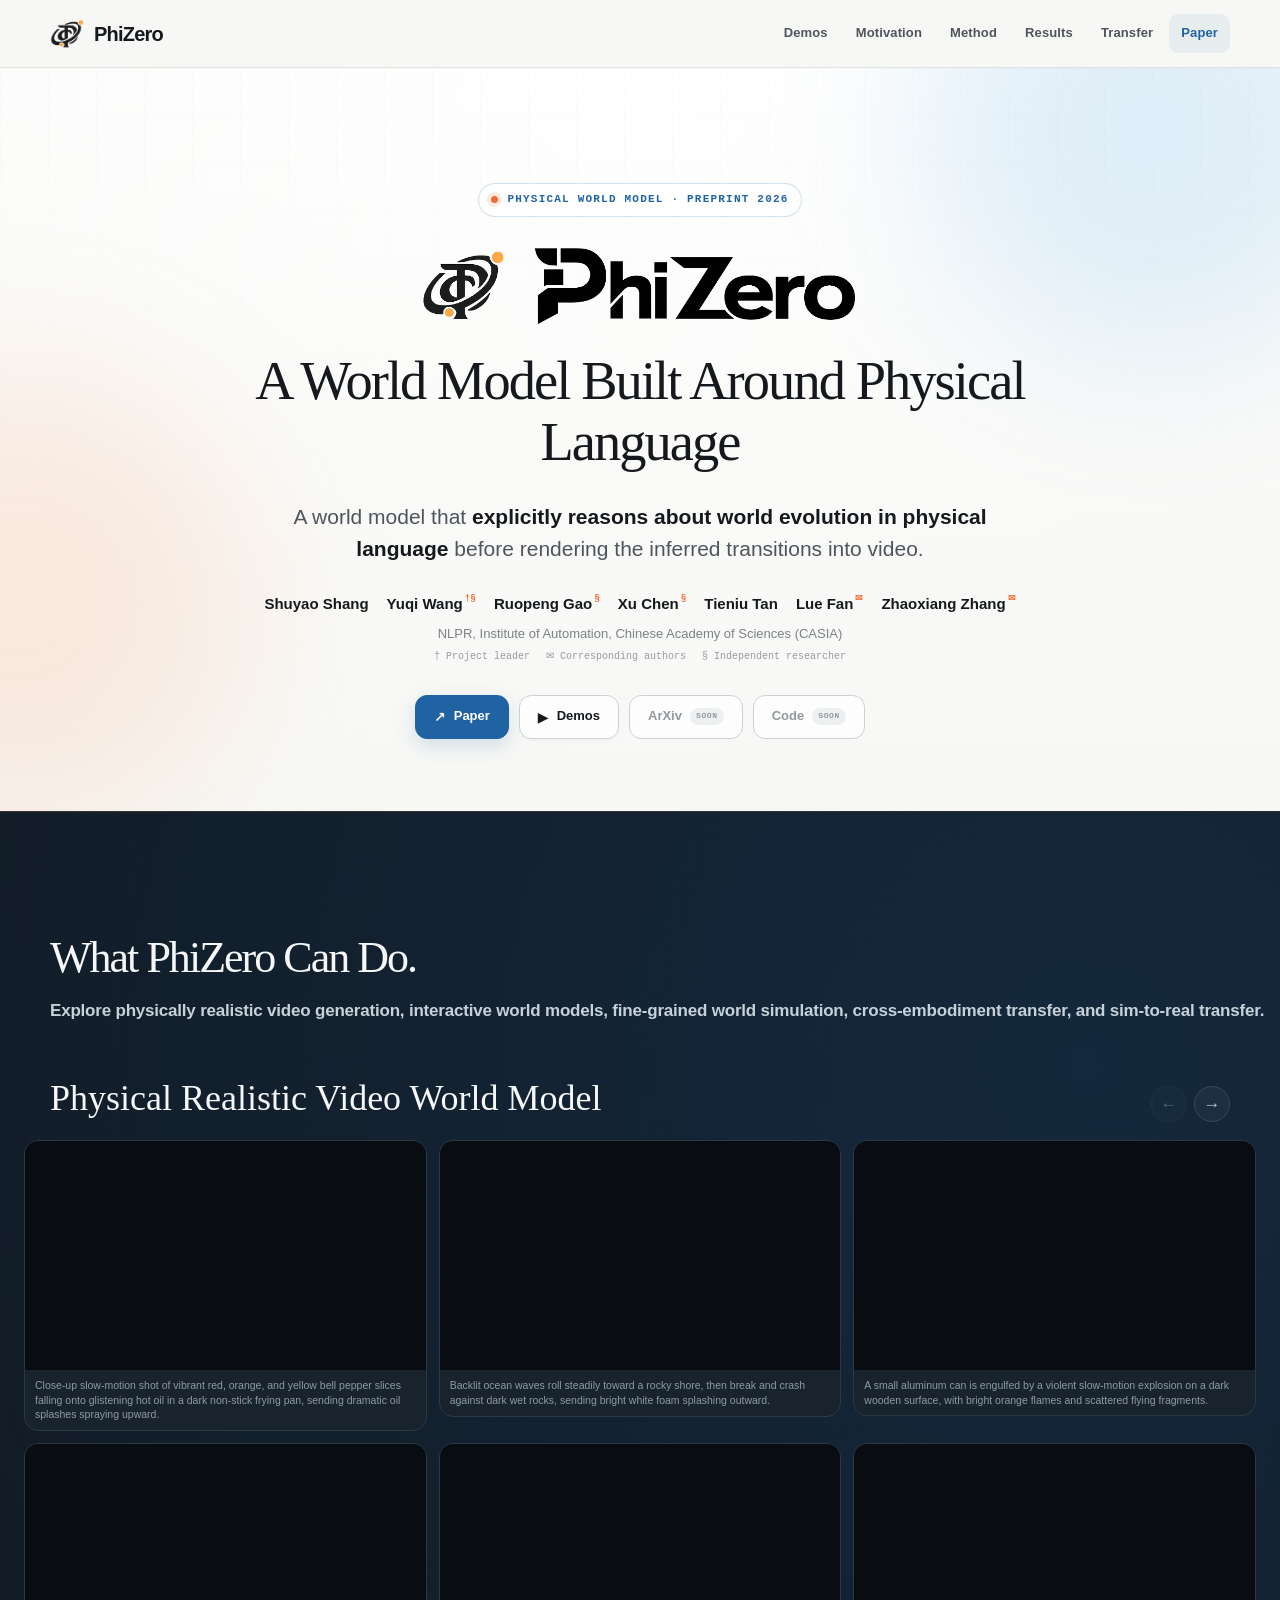
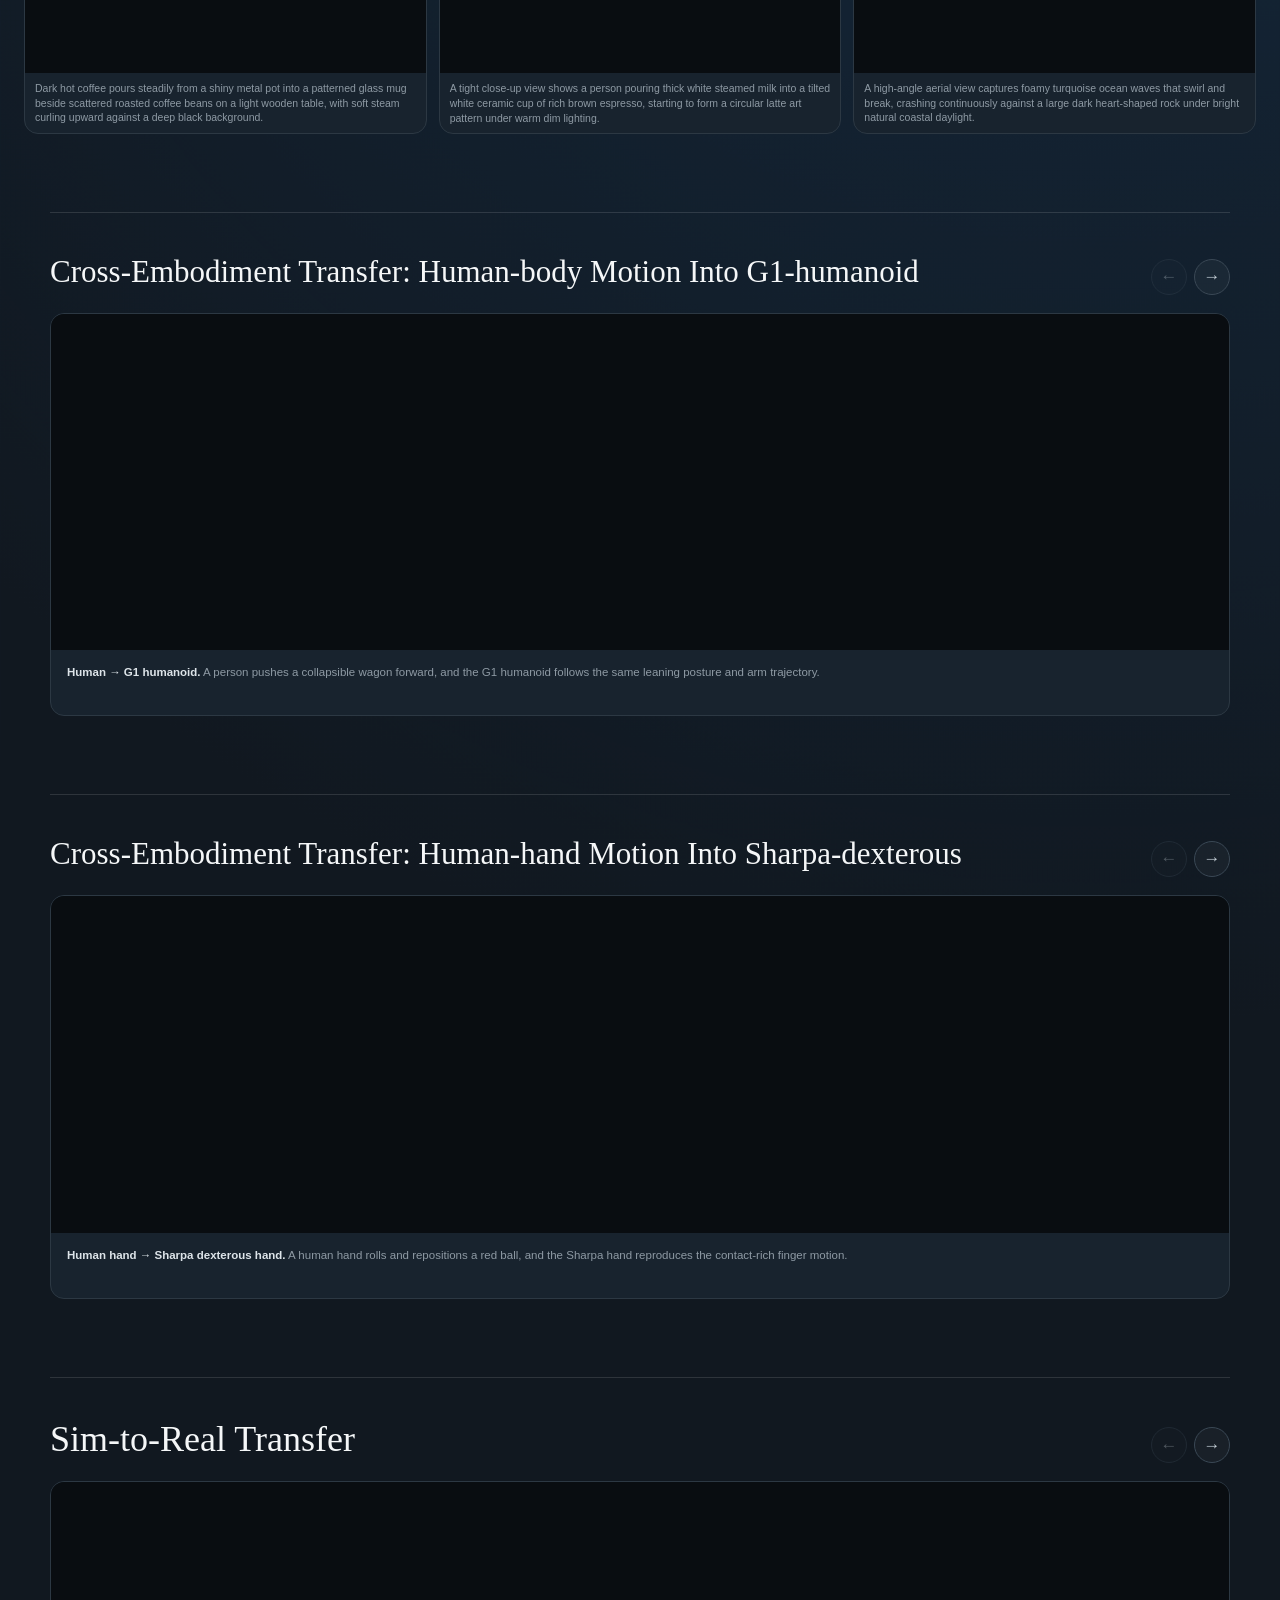
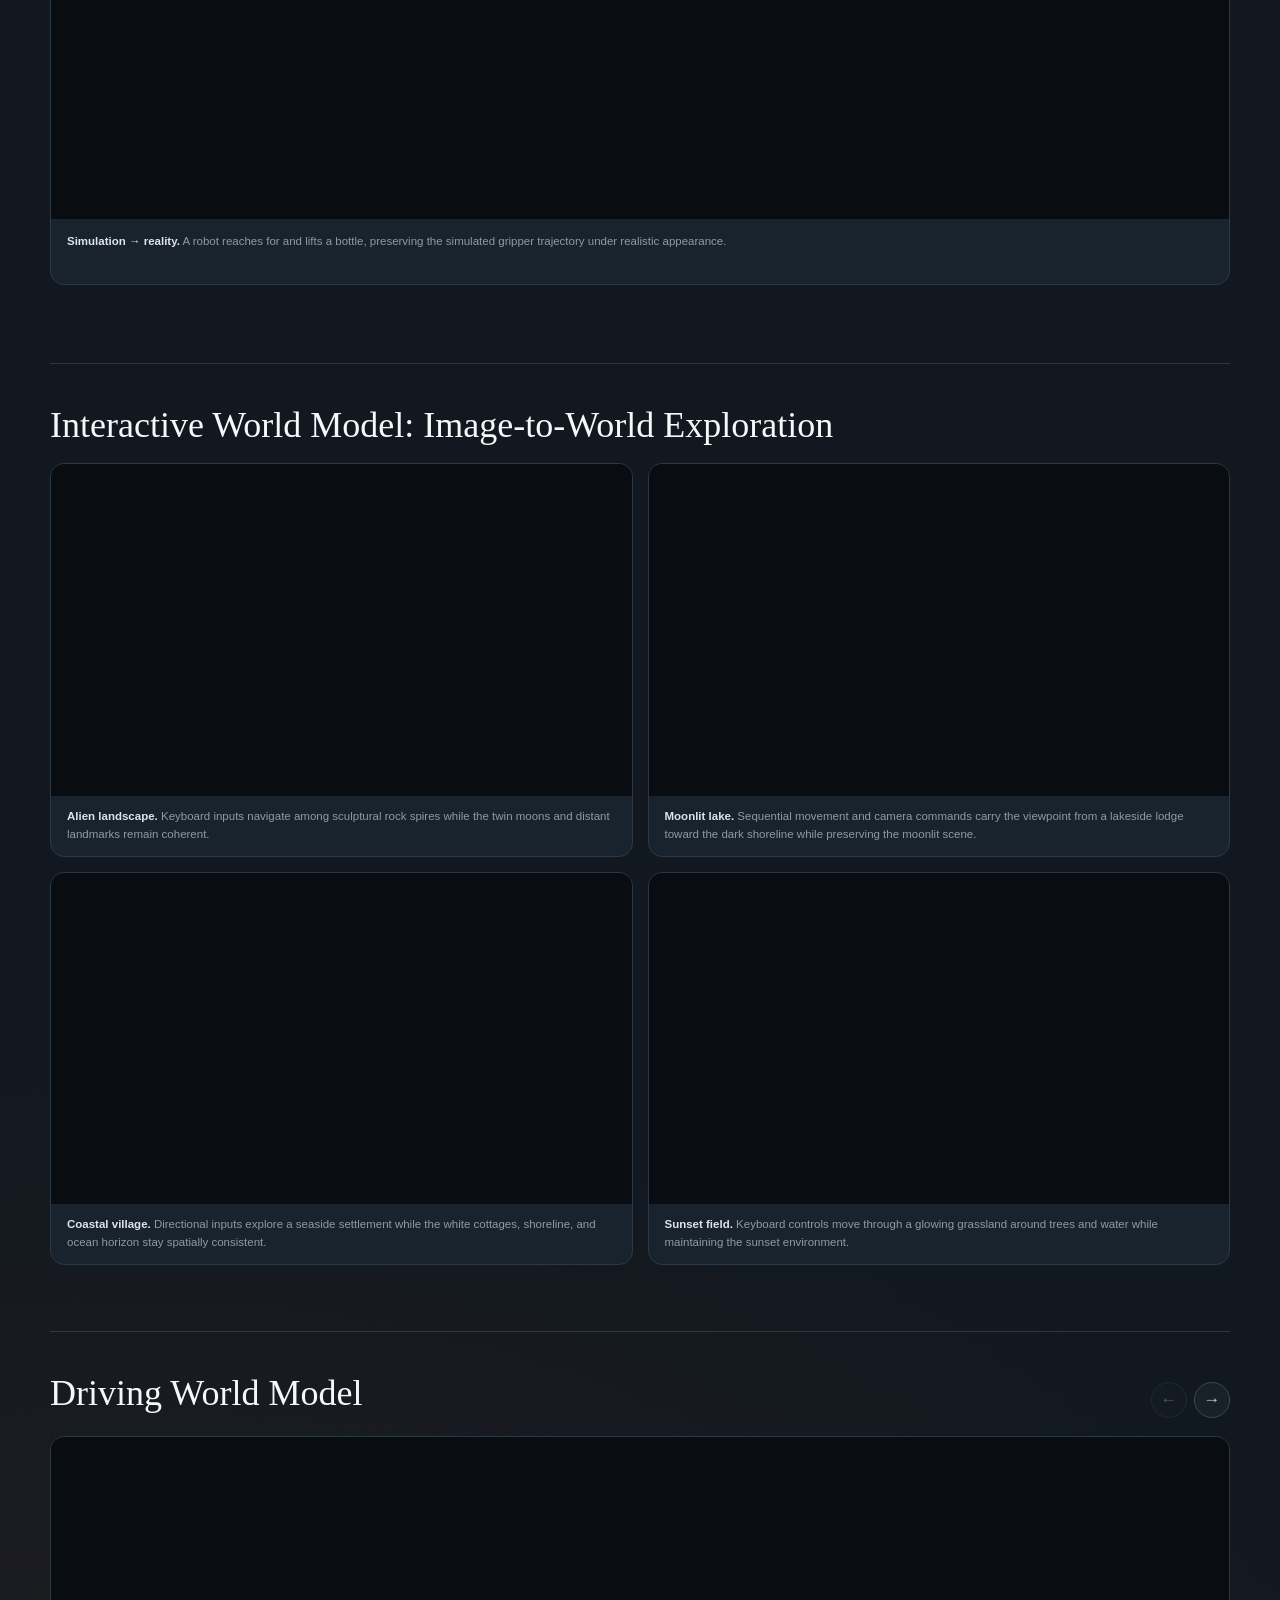
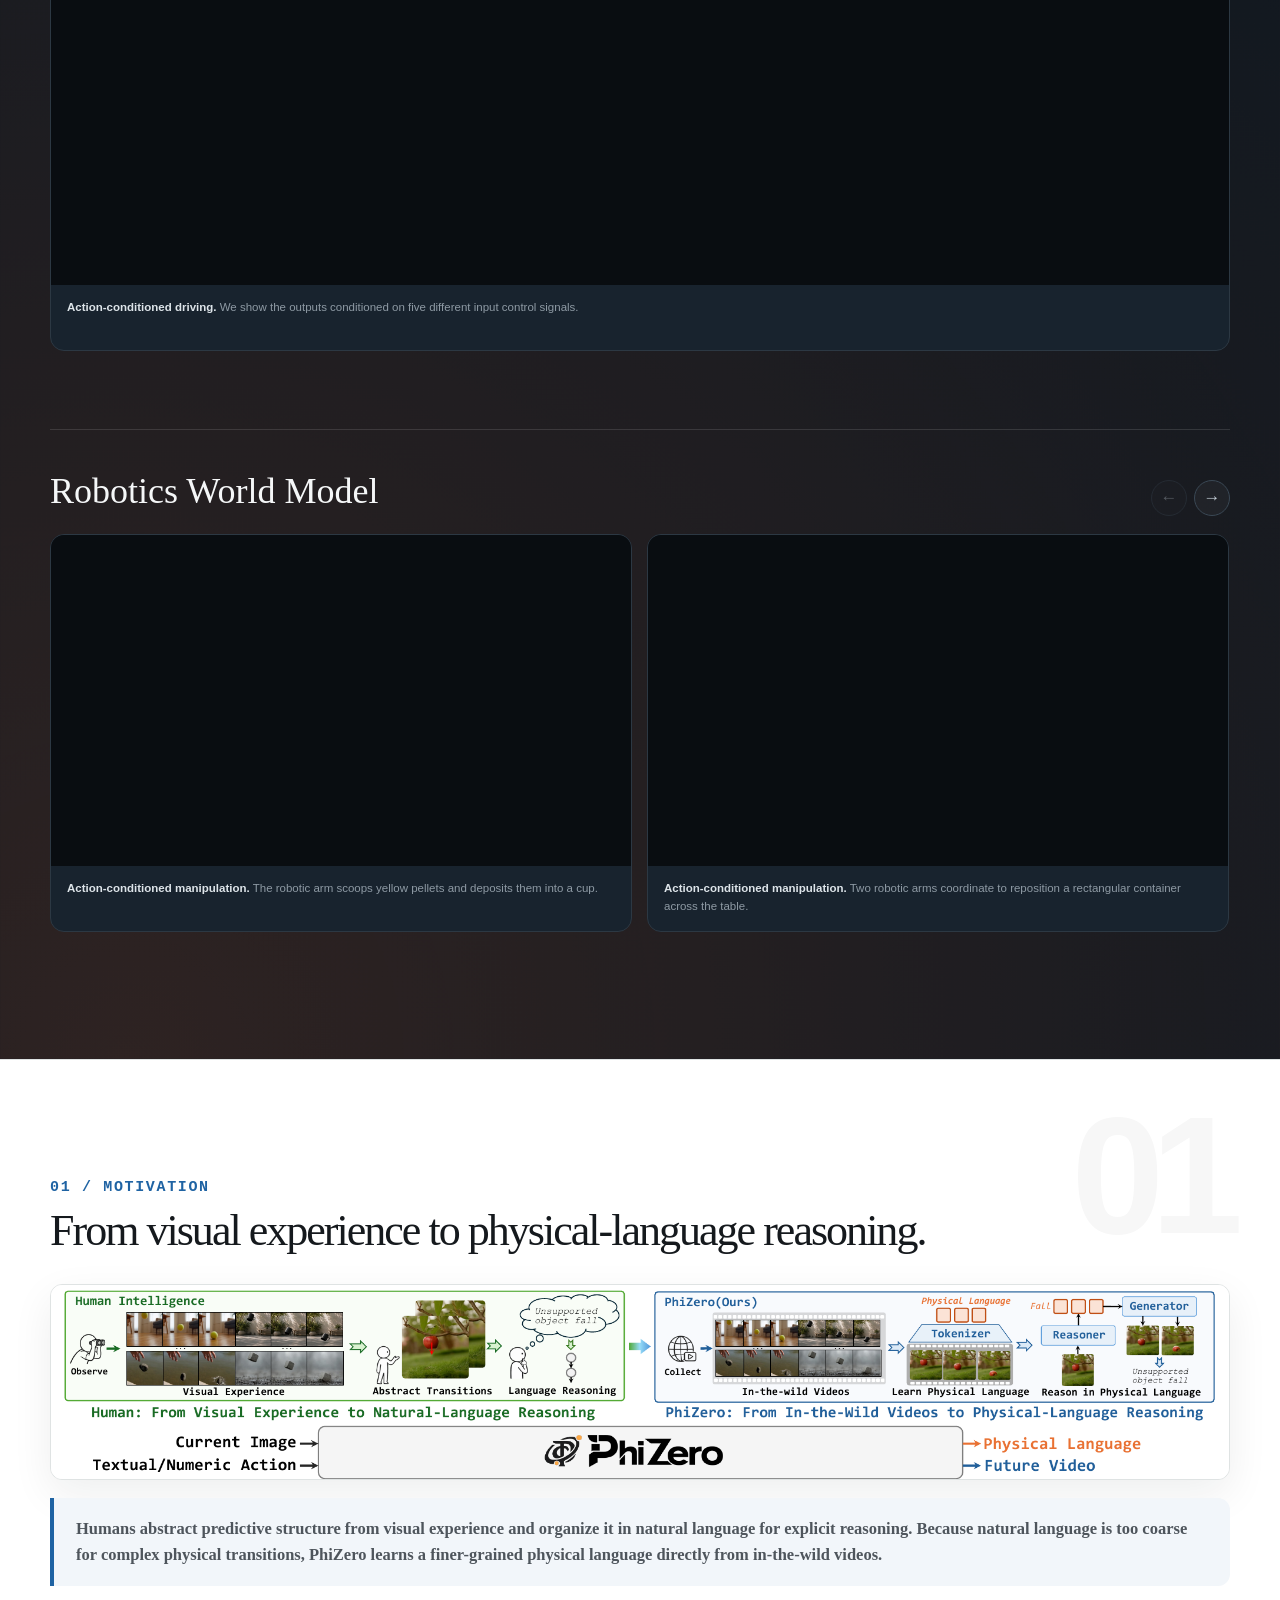
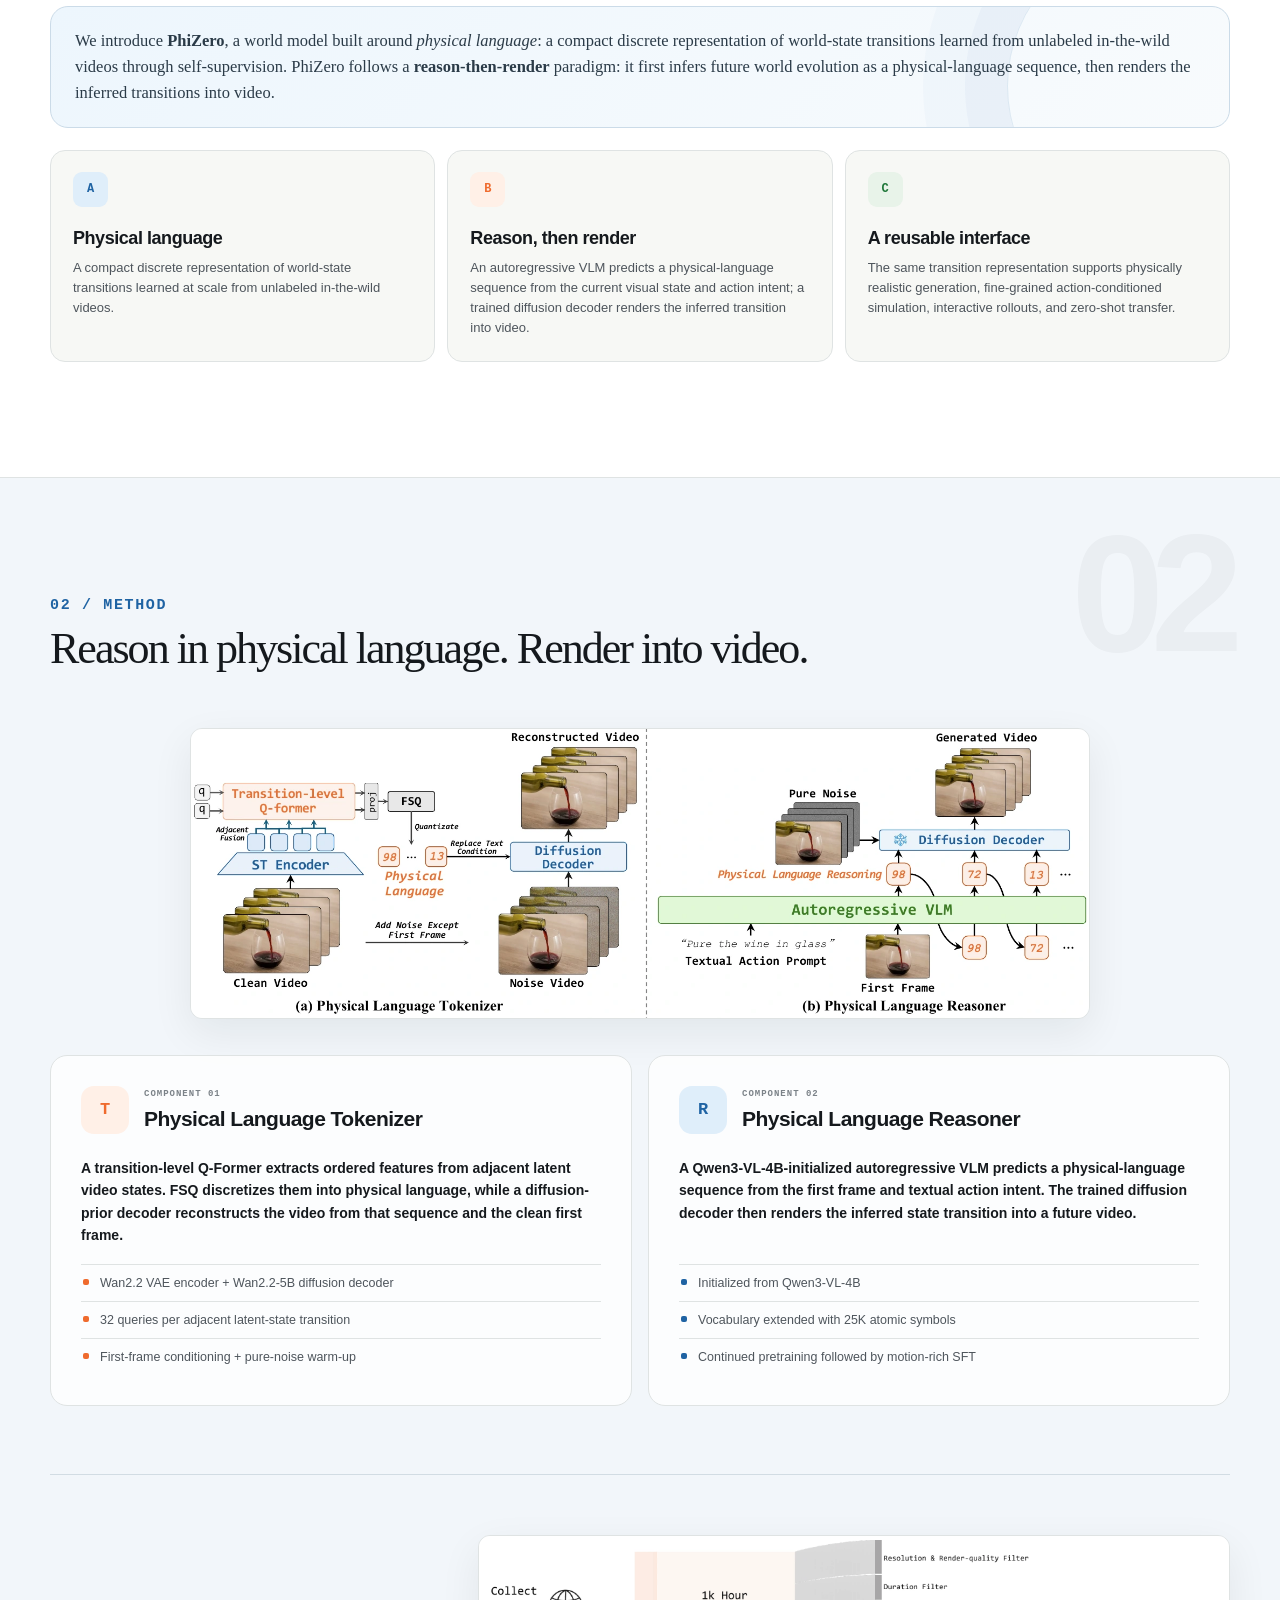
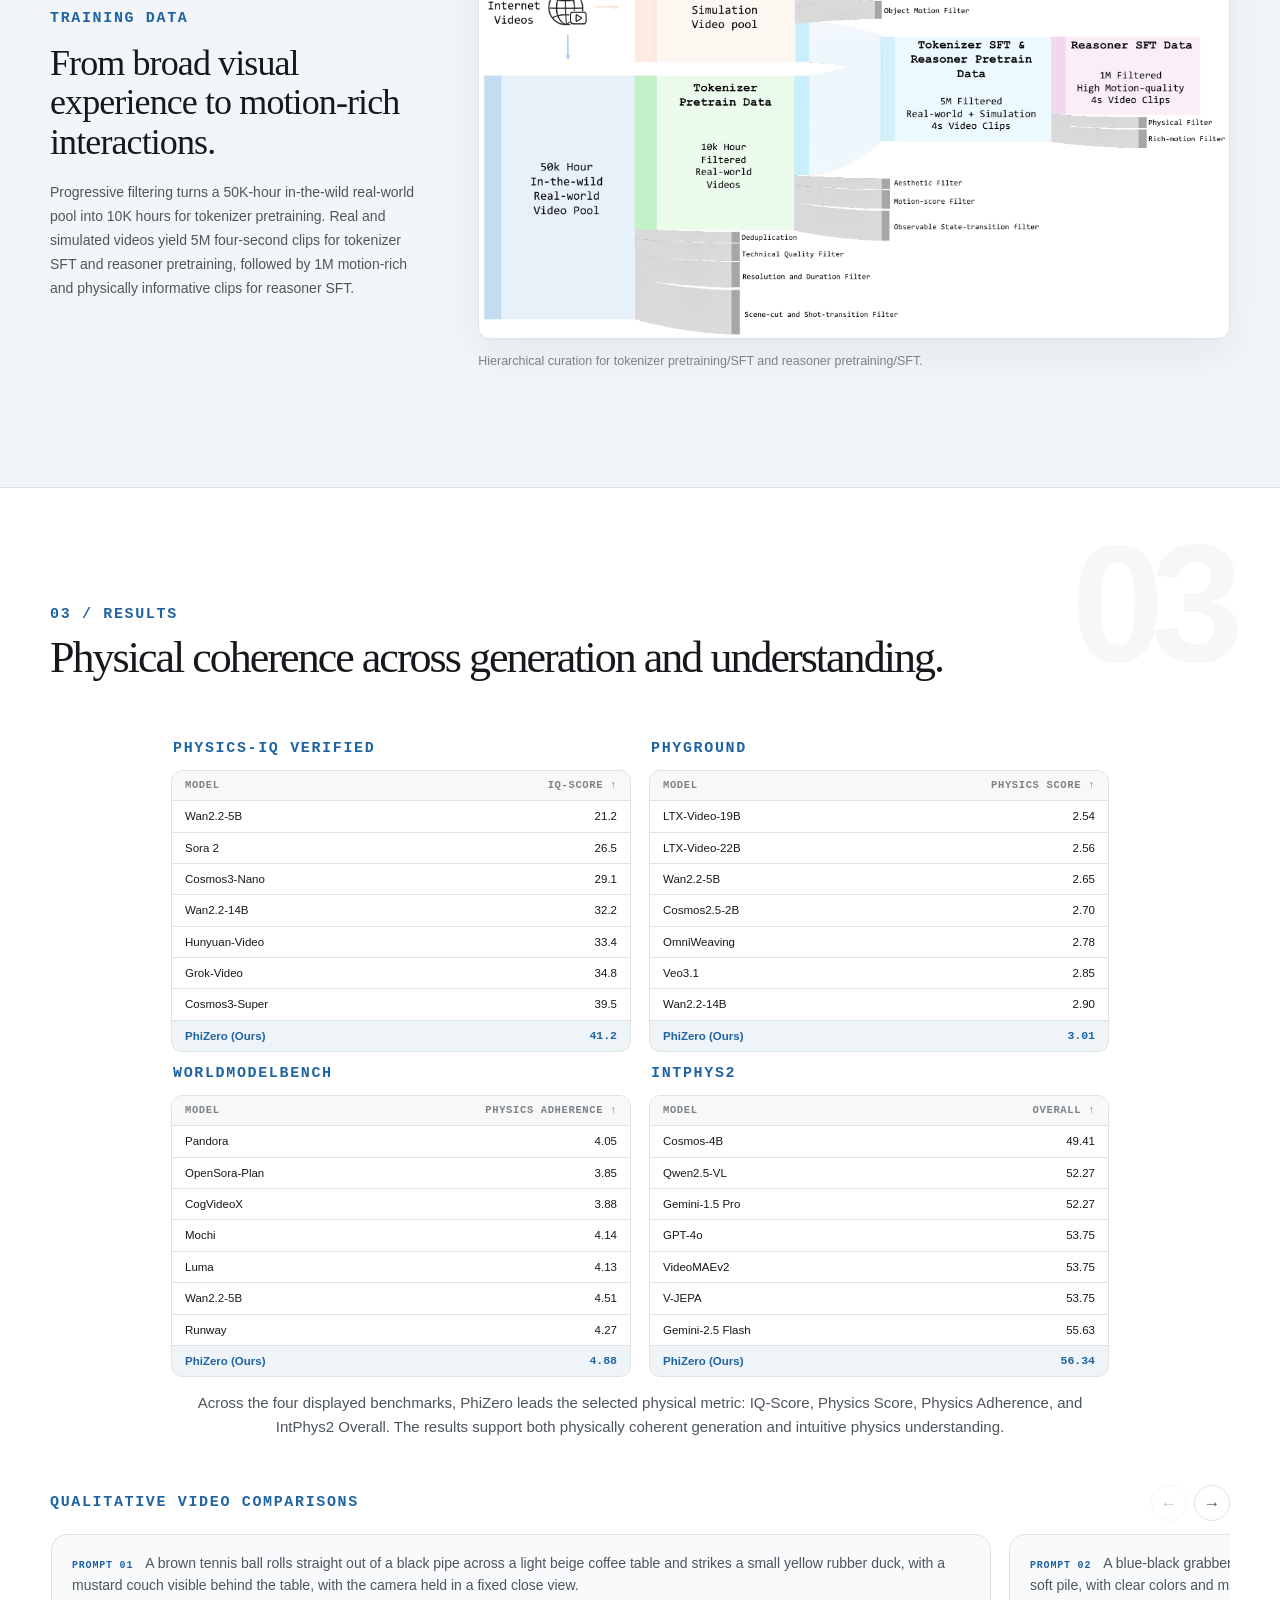
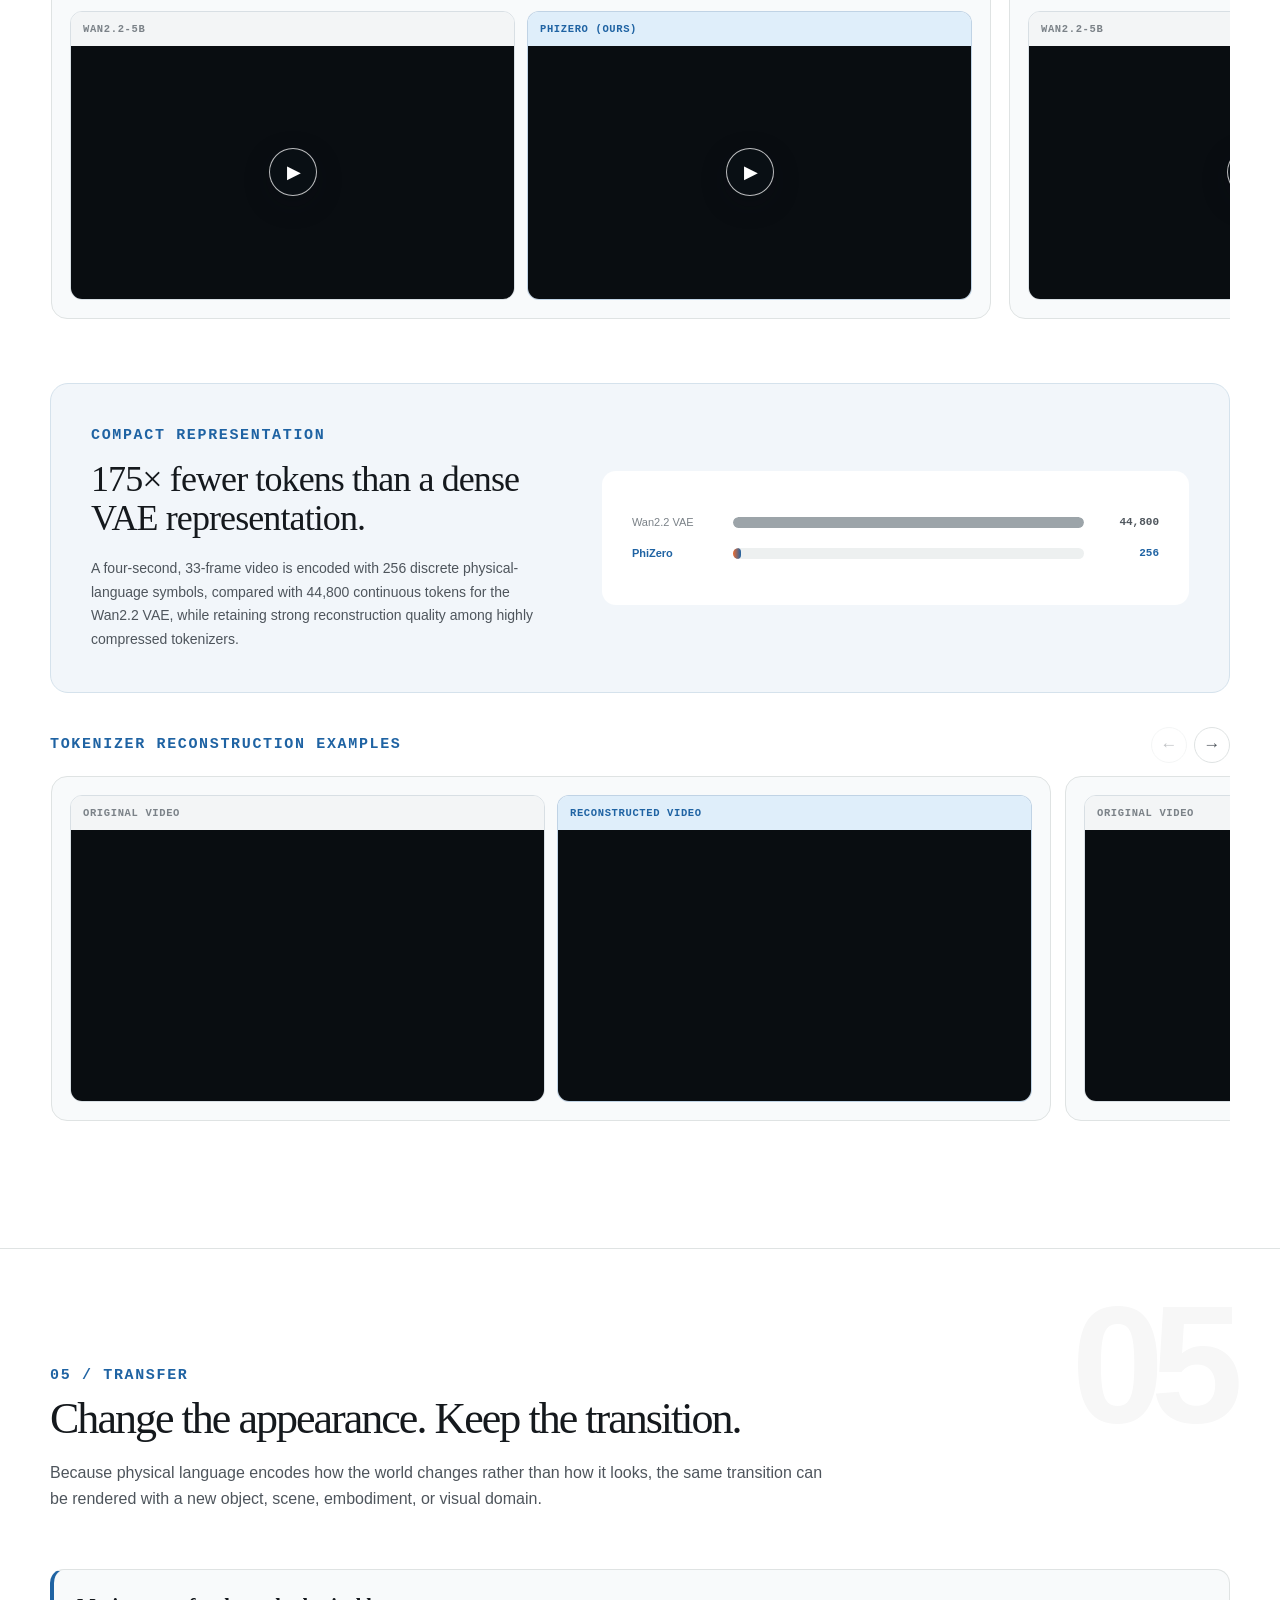
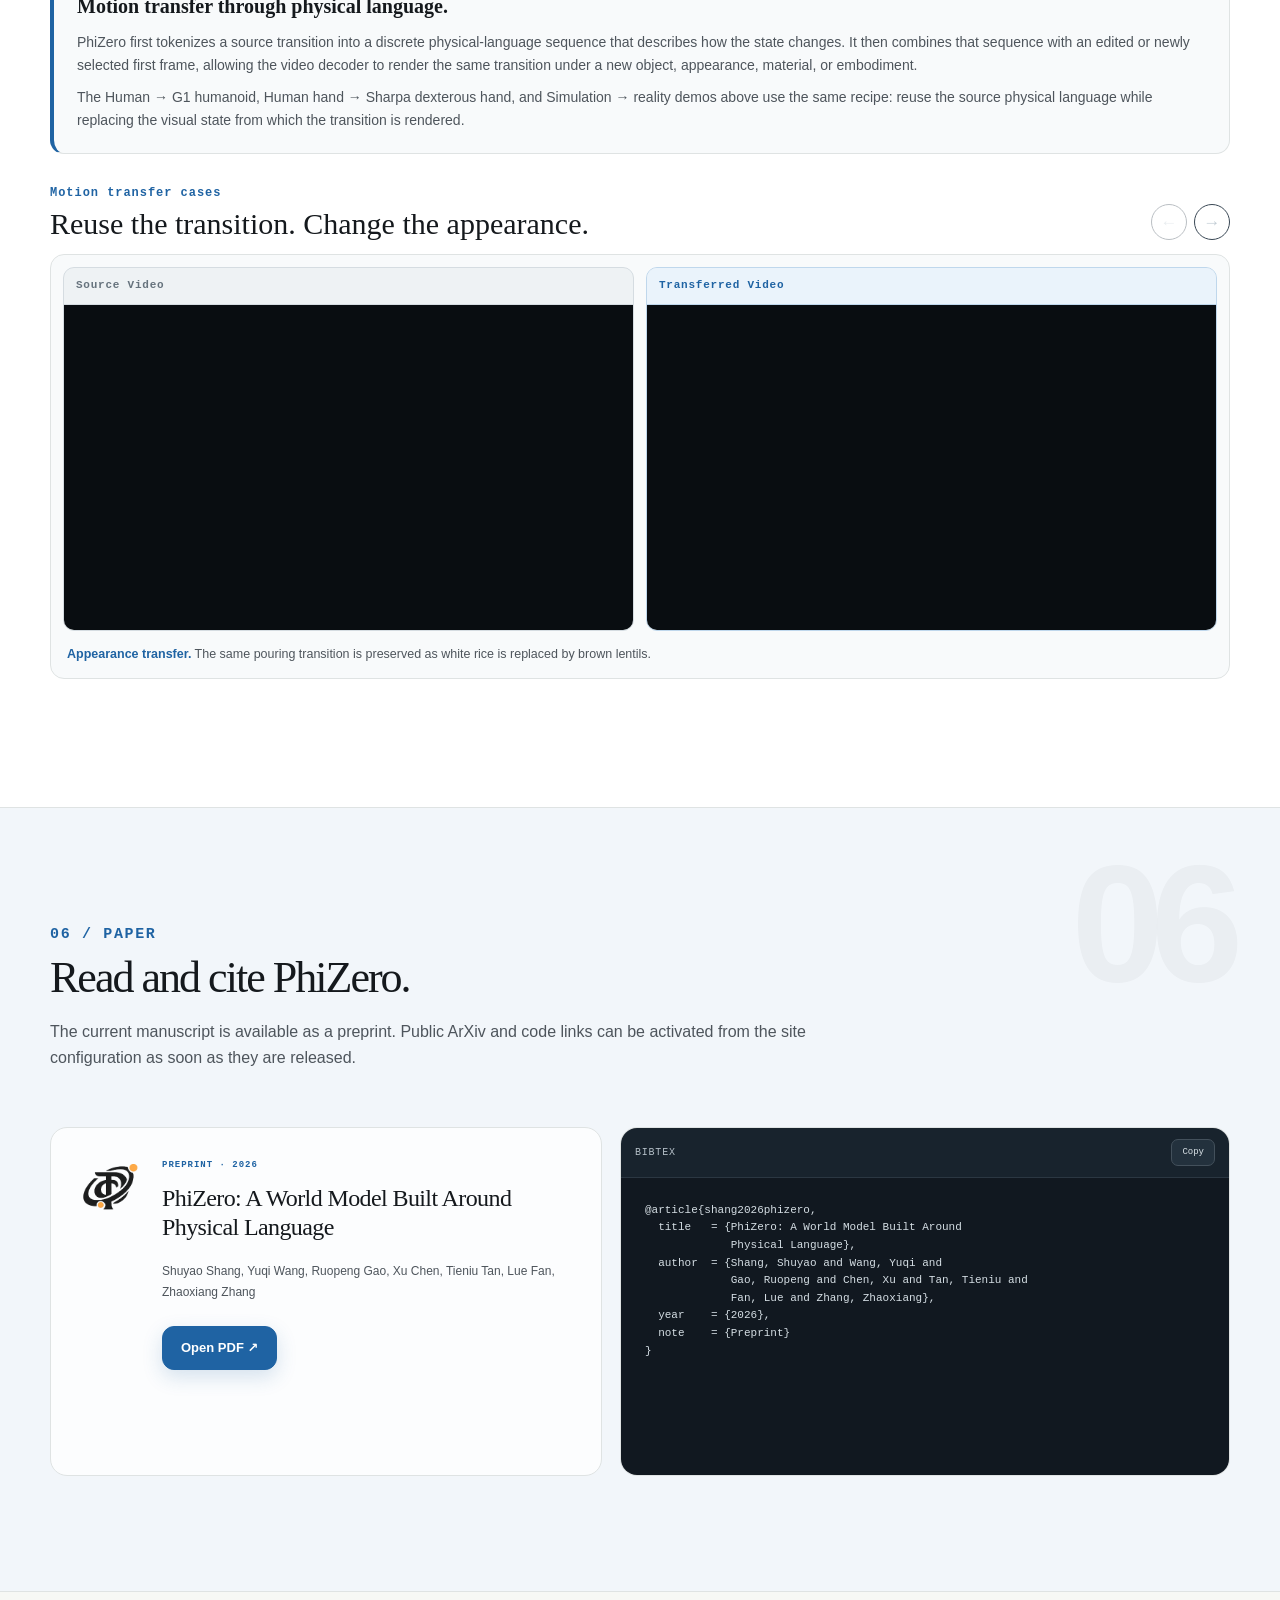
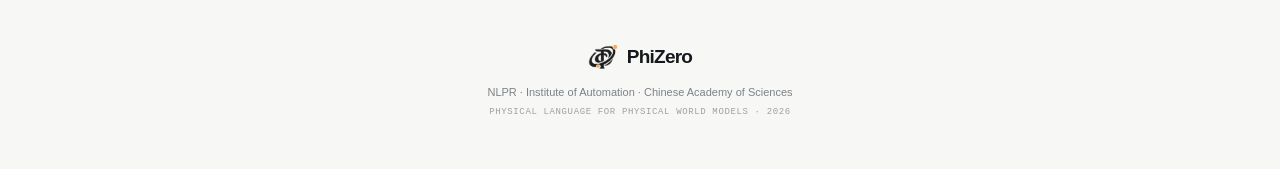
==== commit 058d68ec: "Align project page with updated PhiZero paper" ====
--- a/en/index.html
+++ b/en/index.html
@@ -3,1017 +3,14 @@
 <head>
   <meta charset="utf-8" />
   <meta name="viewport" content="width=device-width, initial-scale=1" />
-  <title>PhiZero — Learning Physical Video World Model from In-the-wild Videos</title>
-  <meta name="description" content="PhiZero learns a compact physical language from in-the-wild videos, reasons about future world evolution, and renders it into video." />
-  <meta name="theme-color" content="#f7f8f5" />
-  <meta property="og:title" content="PhiZero: Learning Physical Video World Model from In-the-wild Videos" />
-  <meta property="og:description" content="A physical world model built around physical language." />
-  <meta property="og:image" content="../assets/img/phizero/motivation.png" />
-  <link rel="icon" type="image/png" href="../assets/img/phizero/logo.png" />
-  <link rel="stylesheet" href="../assets/css/styles.css" />
+  <title>PhiZero</title>
+  <meta name="robots" content="noindex" />
+  <link rel="canonical" href="https://Phi-Zero.github.io/" />
+  <link rel="icon" type="image/png" sizes="32x32" href="../assets/img/phizero/favicon-32.png?v=2" />
+  <script>window.location.replace('../');</script>
+  <meta http-equiv="refresh" content="0; url=../" />
 </head>
 <body>
-
-<div class="scroll-progress" aria-hidden="true"></div>
-
-<nav class="nav" aria-label="Primary navigation">
-  <a class="brand" href="#top" aria-label="PhiZero home">
-    <img src="../assets/img/phizero/logo.png" alt="" />
-    <span>PhiZero</span>
-  </a>
-  <button class="nav-toggle" type="button" aria-label="Open navigation" aria-expanded="false">
-    <span></span><span></span>
-  </button>
-  <ul class="sections">
-    <li><a href="#demos">Demos</a></li>
-    <li><a href="#overview">Motivation</a></li>
-    <li><a href="#method">Method</a></li>
-    <li><a href="#results">Results</a></li>
-    <li><a href="#transfer">Transfer</a></li>
-    <li><a href="#paper">Paper</a></li>
-  </ul>
-</nav>
-
-<main id="top">
-  <header class="hero">
-    <div class="hero-glow hero-glow-blue" aria-hidden="true"></div>
-    <div class="hero-glow hero-glow-orange" aria-hidden="true"></div>
-    <div class="hero-copy">
-      <div class="eyebrow">
-        <span class="eyebrow-dot"></span>
-        Physical world model · Preprint 2026
-      </div>
-      <h1>
-        <span class="hero-name">
-          <img class="hero-symbol" src="../assets/img/phizero/logo.png" alt="" />
-          <img class="hero-wordmark" src="../assets/img/phizero/wordmark.png" alt="PhiZero" />
-        </span>
-        <span class="hero-title">Learning Physical Video World Model from In-the-wild Videos</span>
-      </h1>
-      <p class="hero-deck">
-        A physical world model that <strong>reasons in a compact, discrete physical language</strong>
-        before rendering future world evolution into video.
-      </p>
-
-      <div class="authors" aria-label="Authors">
-        <span>Shuyao Shang</span>
-        <span>Yuqi Wang<sup>†§</sup></span>
-        <span>Ruopeng Gao<sup>§</sup></span>
-        <span>Xu Chen<sup>§</sup></span>
-        <span>Tieniu Tan</span>
-        <span>Lue Fan<sup>✉</sup></span>
-        <span>Zhaoxiang Zhang<sup>✉</sup></span>
-      </div>
-      <div class="affiliation">NLPR, Institute of Automation, Chinese Academy of Sciences (CASIA)</div>
-      <div class="author-notes"><span>† Project leader</span><span>✉ Corresponding authors</span><span>§ Independent researcher</span></div>
-
-      <div class="hero-actions">
-        <a class="button button-primary" href="../PhiZero.pdf" target="_blank" rel="noopener">
-          <span class="button-icon">↗</span> Paper
-        </a>
-        <a class="button" href="#demos"><span class="button-icon">▶</span> Demos</a>
-        <a class="button button-muted" data-cfg="ARXIV_URL" aria-disabled="true">
-          ArXiv <span class="soon">Soon</span>
-        </a>
-        <a class="button button-muted" data-cfg="GITHUB_URL" aria-disabled="true">
-          Code <span class="soon">Soon</span>
-        </a>
-      </div>
-    </div>
-
-  </header>
-
-  <section id="overview" data-section="01">
-    <div class="container">
-      <div class="section-heading">
-        <div>
-          <div class="section-kicker">01 / Motivation</div>
-          <h2>From visual experience to physical language.</h2>
-        </div>
-      </div>
-
-      <figure class="paper-figure motivation-figure">
-        <img src="../assets/img/phizero/motivation.png" alt="Biological intelligence abstracts world regularities from visual experience, while PhiZero learns physical language from in-the-wild videos" />
-      </figure>
-
-      <div class="motivation-copy-block">
-        <p>
-          <strong>Biological intelligence abstracts reusable regularities from visual experience.
-          PhiZero brings the same idea to video world models by explicitly encoding how the world
-          changes.</strong>
-        </p>
-      </div>
-
-      <div class="abstract">
-        <p>
-          We introduce <strong>PhiZero</strong>, a physical world model built around
-          <em>physical language</em>: a compact discrete representation of state-transition patterns
-          learned self-supervisedly from in-the-wild videos. PhiZero follows a
-          <strong>reason-then-render</strong> paradigm. It first infers future evolution in the
-          physical-language space, then renders that transition into predicted video.
-        </p>
-      </div>
-
-      <div class="contribution-grid">
-        <article class="contribution">
-          <span class="contribution-num">A</span>
-          <h3>Physical language</h3>
-          <p>
-            A compact, discrete language of state transitions learned from diverse unlabeled videos,
-            separating world dynamics from visual appearance.
-          </p>
-        </article>
-        <article class="contribution">
-          <span class="contribution-num">B</span>
-          <h3>Reason, then render</h3>
-          <p>
-            An autoregressive VLM predicts physical language from a first frame and action intent;
-            a video diffusion model then renders the inferred evolution to videos.
-          </p>
-        </article>
-        <article class="contribution">
-          <span class="contribution-num">C</span>
-          <h3>A reusable interface</h3>
-          <p>
-            The same transition representation supports physical generation, interactive control,
-            and zero-shot transfer across appearances, embodiments, and domains.
-          </p>
-        </article>
-      </div>
-    </div>
-  </section>
-
-  <section id="method" class="section-tinted" data-section="02">
-    <div class="container">
-      <div class="section-heading">
-        <div>
-          <div class="section-kicker">02 / Method</div>
-          <h2>Reason in transitions. Render in pixels.</h2>
-        </div>
-      </div>
-
-      <figure class="paper-figure wide-figure">
-        <img loading="lazy" src="../assets/img/phizero/Pipeline.webp" alt="The PhiZero physical language tokenizer and reasoner pipeline" />
-      </figure>
-
-      <div class="method-grid">
-        <article class="method-card">
-          <div class="method-card-top">
-            <div class="method-icon icon-orange">T</div>
-            <div>
-              <div class="method-label">Component 01</div>
-              <h3>Physical Language Tokenizer</h3>
-            </div>
-          </div>
-          <p>
-            <strong>A transition-level Q-Former attends to adjacent latent video states. FSQ converts
-            those features into a discrete physical language, while a diffusion decoder reconstructs
-            the video from the physical language and first frame.</strong>
-          </p>
-          <ul>
-            <li>Initialized from Wan2.2-5B</li>
-            <li>Transition-level temporal inductive bias</li>
-            <li>Appearance supplied through the first frame</li>
-          </ul>
-        </article>
-
-        <article class="method-card">
-          <div class="method-card-top">
-            <div class="method-icon icon-blue">R</div>
-            <div>
-              <div class="method-label">Component 02</div>
-              <h3>Physical Language Reasoner</h3>
-            </div>
-          </div>
-          <p>
-            <strong>A pretrained VLM takes the current visual state and an action intent, then
-            autoregressively predicts the physical-language sequence. The frozen decoder translates
-            that explicit transition plan back into video.</strong>
-          </p>
-          <ul>
-            <li>Initialized from Qwen3-VL-4B</li>
-            <li>Vocabulary extended with 25K atomic symbols</li>
-            <li>Continued pretraining followed by motion-rich SFT</li>
-          </ul>
-        </article>
-      </div>
-
-      <div class="data-block">
-        <div class="data-copy">
-          <div class="section-kicker">Training data</div>
-          <h3>From broad visual experience to motion-rich interactions.</h3>
-          <p>
-            Progressive filtering turns a 50K-hour in-the-wild pool into 10K hours for tokenizer
-            pretraining. A mix of real and simulated videos yields 5M clips for tokenizer SFT and
-            reasoner pretraining, then 1M high-motion-quality clips for reasoner SFT.
-          </p>
-        </div>
-        <figure class="paper-figure">
-          <img loading="lazy" src="../assets/img/phizero/Data.webp" alt="Hierarchical data curation pipeline" />
-          <figcaption>Hierarchical data curation for the tokenizer and reasoner.</figcaption>
-        </figure>
-      </div>
-    </div>
-  </section>
-
-  <section id="results" data-section="03">
-    <div class="container">
-      <div class="section-heading">
-        <div>
-          <div class="section-kicker">03 / Results</div>
-          <h2>Physical fidelity without hiding the dynamics.</h2>
-        </div>
-      </div>
-
-      <div class="benchmark-results">
-        <div class="benchmark-grid">
-          <div class="benchmark-card">
-            <div class="section-kicker">Physics-IQ Verified</div>
-            <div class="table-wrap">
-              <table class="benchmark-table">
-                <thead>
-                  <tr><th>Model</th><th>IQ-Score ↑</th></tr>
-                </thead>
-                <tbody>
-                  <tr><td>Wan2.2-5B</td><td>21.2</td></tr>
-                  <tr><td>Sora 2</td><td>26.5</td></tr>
-                  <tr><td>Cosmos3-Nano</td><td>29.1</td></tr>
-                  <tr><td>Wan2.2-14B</td><td>32.2</td></tr>
-                  <tr><td>Hunyuan-Video</td><td>33.4</td></tr>
-                  <tr><td>Grok-Video</td><td>34.8</td></tr>
-                  <tr><td>Cosmos3-Super</td><td>39.5</td></tr>
-                  <tr class="ours"><td>PhiZero (Ours)</td><td>41.2</td></tr>
-                </tbody>
-              </table>
-            </div>
-          </div>
-
-          <div class="benchmark-card">
-            <div class="section-kicker">PhyGround</div>
-            <div class="table-wrap">
-              <table class="benchmark-table">
-                <thead>
-                  <tr><th>Model</th><th>Physics Score ↑</th></tr>
-                </thead>
-                <tbody>
-                  <tr><td>LTX-Video-19B</td><td>2.54</td></tr>
-                  <tr><td>LTX-Video-22B</td><td>2.56</td></tr>
-                  <tr><td>Wan2.2-5B</td><td>2.65</td></tr>
-                  <tr><td>Cosmos2.5-2B</td><td>2.70</td></tr>
-                  <tr><td>OmniWeaving</td><td>2.78</td></tr>
-                  <tr><td>Veo3.1</td><td>2.85</td></tr>
-                  <tr><td>Wan2.2-14B</td><td>2.90</td></tr>
-                  <tr class="ours"><td>PhiZero (Ours)</td><td>3.01</td></tr>
-                </tbody>
-              </table>
-            </div>
-          </div>
-
-          <div class="benchmark-card">
-            <div class="section-kicker">WorldModelBench</div>
-            <div class="table-wrap">
-              <table class="benchmark-table">
-                <thead>
-                  <tr><th>Model</th><th>Physics Adherence ↑</th></tr>
-                </thead>
-                <tbody>
-                  <tr><td>Pandora</td><td>4.05</td></tr>
-                  <tr><td>OpenSora-Plan</td><td>3.85</td></tr>
-                  <tr><td>CogVideoX</td><td>3.88</td></tr>
-                  <tr><td>Mochi</td><td>4.14</td></tr>
-                  <tr><td>Luma</td><td>4.13</td></tr>
-                  <tr><td>Wan2.2-5B</td><td>4.51</td></tr>
-                  <tr><td>Runway</td><td>4.27</td></tr>
-                  <tr class="ours"><td>PhiZero (Ours)</td><td>4.88</td></tr>
-                </tbody>
-              </table>
-            </div>
-          </div>
-
-          <div class="benchmark-card">
-            <div class="section-kicker">IntPhys2</div>
-            <div class="table-wrap">
-              <table class="benchmark-table">
-                <thead>
-                  <tr><th>Model</th><th>Overall ↑</th></tr>
-                </thead>
-                <tbody>
-                  <tr><td>Cosmos-4B</td><td>49.41</td></tr>
-                  <tr><td>Qwen-VL 2.5</td><td>52.27</td></tr>
-                  <tr><td>Gemini-1.5 Pro</td><td>52.27</td></tr>
-                  <tr><td>GPT-4o</td><td>53.75</td></tr>
-                  <tr><td>VideoMAEv2</td><td>53.75</td></tr>
-                  <tr><td>V-JEPA</td><td>53.75</td></tr>
-                  <tr><td>Gemini-2.5 Flash</td><td>55.63</td></tr>
-                  <tr class="ours"><td>PhiZero (Ours)</td><td>55.78</td></tr>
-                </tbody>
-              </table>
-            </div>
-          </div>
-        </div>
-
-        <p class="benchmark-note">
-          Across all four benchmarks, PhiZero achieves the best selected physics metric, showing
-          that explicit physical-language reasoning improves both generation fidelity and physical understanding.
-        </p>
-      </div>
-
-      <div class="iq-carousel">
-        <div class="iq-carousel-bar">
-          <div class="section-kicker">Qualitative video comparisons</div>
-          <div class="iq-carousel-controls" aria-label="Video comparison navigation">
-            <button type="button" data-iq-direction="-1" aria-label="Previous comparison">←</button>
-            <button type="button" data-iq-direction="1" aria-label="Next comparison">→</button>
-          </div>
-        </div>
-
-        <div class="iq-comparison-list" role="region" aria-label="Physics-IQ video comparisons" tabindex="0">
-        <article class="iq-comparison-item">
-          <p class="iq-prompt">
-            <span>Prompt 01</span>
-            A brown tennis ball rolls straight out of a black pipe across a light beige coffee table
-            and strikes a small yellow rubber duck, with a mustard couch visible behind the table,
-            with the camera held in a fixed close view.
-          </p>
-          <div class="iq-video-pair">
-            <figure class="iq-video">
-              <figcaption>Wan2.2-5B</figcaption>
-              <video muted playsinline preload="metadata">
-                <source src="../assets/videos/phizero/iq-compare/case-01-wan.mp4" type="video/mp4" />
-              </video>
-            </figure>
-            <figure class="iq-video iq-video-ours">
-              <figcaption>PhiZero (Ours)</figcaption>
-              <video muted playsinline preload="metadata">
-                <source src="../assets/videos/phizero/iq-compare/case-01-phizero.mp4" type="video/mp4" />
-              </video>
-            </figure>
-          </div>
-        </article>
-
-        <article class="iq-comparison-item">
-          <p class="iq-prompt">
-            <span>Prompt 02</span>
-            A blue-black grabber holds a blue tennis ball over a mound of green kinetic sand on a
-            wooden table, then releases the ball into the soft pile, with clear colors and minimal
-            background clutter.
-          </p>
-          <div class="iq-video-pair">
-            <figure class="iq-video">
-              <figcaption>Wan2.2-5B</figcaption>
-              <video muted playsinline preload="metadata">
-                <source src="../assets/videos/phizero/iq-compare/case-02-wan.mp4" type="video/mp4" />
-              </video>
-            </figure>
-            <figure class="iq-video iq-video-ours">
-              <figcaption>PhiZero (Ours)</figcaption>
-              <video muted playsinline preload="metadata">
-                <source src="../assets/videos/phizero/iq-compare/case-02-phizero.mp4" type="video/mp4" />
-              </video>
-            </figure>
-          </div>
-        </article>
-
-        <article class="iq-comparison-item">
-          <p class="iq-prompt">
-            <span>Prompt 03</span>
-            A yellow tennis ball rolls from a black pipe onto a simple cardboard ramp propped by a
-            blue block on a light wooden table against a plain wall, in a bright indoor tabletop setup.
-          </p>
-          <div class="iq-video-pair">
-            <figure class="iq-video">
-              <figcaption>Wan2.2-5B</figcaption>
-              <video muted playsinline preload="metadata">
-                <source src="../assets/videos/phizero/iq-compare/case-03-wan.mp4" type="video/mp4" />
-              </video>
-            </figure>
-            <figure class="iq-video iq-video-ours">
-              <figcaption>PhiZero (Ours)</figcaption>
-              <video muted playsinline preload="metadata">
-                <source src="../assets/videos/phizero/iq-compare/case-03-phizero.mp4" type="video/mp4" />
-              </video>
-            </figure>
-          </div>
-        </article>
-
-        <article class="iq-comparison-item">
-          <p class="iq-prompt">
-            <span>Prompt 04</span>
-            A row of colorful wooden blocks stands on a wooden table beside a black platform, where
-            a rotating wooden stick swings clockwise and knocks the first block, with clear colors
-            and minimal background clutter.
-          </p>
-          <div class="iq-video-pair">
-            <figure class="iq-video">
-              <figcaption>Wan2.2-5B</figcaption>
-              <video muted playsinline preload="metadata">
-                <source src="../assets/videos/phizero/iq-compare/case-04-wan.mp4" type="video/mp4" />
-              </video>
-            </figure>
-            <figure class="iq-video iq-video-ours">
-              <figcaption>PhiZero (Ours)</figcaption>
-              <video muted playsinline preload="metadata">
-                <source src="../assets/videos/phizero/iq-compare/case-04-phizero.mp4" type="video/mp4" />
-              </video>
-            </figure>
-          </div>
-        </article>
-
-        <article class="iq-comparison-item">
-          <p class="iq-prompt">
-            <span>Prompt 05</span>
-            A yellow mug and a blue rectangular block rotate together around the center of a black
-            platform while a spotlight projects their large shadows onto the wall, with the camera
-            held in a fixed close view.
-          </p>
-          <div class="iq-video-pair">
-            <figure class="iq-video">
-              <figcaption>Wan2.2-5B</figcaption>
-              <video muted playsinline preload="metadata">
-                <source src="../assets/videos/phizero/iq-compare/case-05-wan.mp4" type="video/mp4" />
-              </video>
-            </figure>
-            <figure class="iq-video iq-video-ours">
-              <figcaption>PhiZero (Ours)</figcaption>
-              <video muted playsinline preload="metadata">
-                <source src="../assets/videos/phizero/iq-compare/case-05-phizero.mp4" type="video/mp4" />
-              </video>
-            </figure>
-          </div>
-        </article>
-
-        <article class="iq-comparison-item">
-          <p class="iq-prompt">
-            <span>Prompt 06</span>
-            A clear acrylic box suspended from an orange cord lowers over a tennis ball with a smiley
-            face on a wooden table, covering it from view, with the camera held in a fixed close view.
-          </p>
-          <div class="iq-video-pair">
-            <figure class="iq-video">
-              <figcaption>Wan2.2-5B</figcaption>
-              <video muted playsinline preload="metadata">
-                <source src="../assets/videos/phizero/iq-compare/case-06-wan.mp4" type="video/mp4" />
-              </video>
-            </figure>
-            <figure class="iq-video iq-video-ours">
-              <figcaption>PhiZero (Ours)</figcaption>
-              <video muted playsinline preload="metadata">
-                <source src="../assets/videos/phizero/iq-compare/case-06-phizero.mp4" type="video/mp4" />
-              </video>
-            </figure>
-          </div>
-        </article>
-
-        <article class="iq-comparison-item">
-          <p class="iq-prompt">
-            <span>Prompt 07</span>
-            A tennis ball hanging in front of a mirror is slowly lowered, while the mirror creates a
-            second reflected ball beside it in the frame, with the camera held in a fixed close view.
-          </p>
-          <div class="iq-video-pair">
-            <figure class="iq-video">
-              <figcaption>Wan2.2-5B</figcaption>
-              <video muted playsinline preload="metadata">
-                <source src="../assets/videos/phizero/iq-compare/case-07-wan.mp4" type="video/mp4" />
-              </video>
-            </figure>
-            <figure class="iq-video iq-video-ours">
-              <figcaption>PhiZero (Ours)</figcaption>
-              <video muted playsinline preload="metadata">
-                <source src="../assets/videos/phizero/iq-compare/case-07-phizero.mp4" type="video/mp4" />
-              </video>
-            </figure>
-          </div>
-        </article>
-        </div>
-      </div>
-
-      <div class="tokenizer-result">
-        <div>
-          <div class="section-kicker">Compact representation</div>
-          <h3>175× fewer tokens than a dense VAE representation.</h3>
-          <p>
-            A four-second, 33-frame video is encoded with 256 discrete physical-language symbols,
-            compared with 44,800 continuous tokens for the Wan2.2 VAE, while retaining strong
-            reconstruction quality among highly compressed tokenizers.
-          </p>
-        </div>
-        <div class="token-ratio" aria-label="Token comparison">
-          <div class="ratio-row">
-            <span>Wan2.2 VAE</span><div class="ratio-track"><i style="width:100%"></i></div><strong>44,800</strong>
-          </div>
-          <div class="ratio-row ratio-ours">
-            <span>PhiZero</span><div class="ratio-track"><i style="width:1.2%"></i></div><strong>256</strong>
-          </div>
-        </div>
-      </div>
-
-      <div class="recon-carousel">
-        <div class="recon-carousel-bar">
-          <div class="section-kicker">Tokenizer reconstruction examples</div>
-          <div class="recon-carousel-controls" aria-label="Reconstruction video navigation">
-            <button type="button" data-recon-direction="-1" aria-label="Previous reconstruction">←</button>
-            <button type="button" data-recon-direction="1" aria-label="Next reconstruction">→</button>
-          </div>
-        </div>
-        <div class="recon-video-list" role="region" aria-label="Original and reconstructed video examples" tabindex="0">
-          <article class="recon-video-card">
-            <div class="recon-video-pair">
-              <figure class="recon-video">
-                <figcaption>Original Video</figcaption>
-                <video muted playsinline preload="auto">
-                  <source src="../assets/videos/phizero/recon/recon-01-original.mp4" type="video/mp4" />
-                </video>
-              </figure>
-              <figure class="recon-video recon-video-output">
-                <figcaption>Reconstructed Video</figcaption>
-                <video muted playsinline preload="auto">
-                  <source src="../assets/videos/phizero/recon/recon-01-reconstructed.mp4" type="video/mp4" />
-                </video>
-              </figure>
-            </div>
-          </article>
-          <article class="recon-video-card">
-            <div class="recon-video-pair">
-              <figure class="recon-video">
-                <figcaption>Original Video</figcaption>
-                <video muted playsinline preload="auto">
-                  <source src="../assets/videos/phizero/recon/recon-02-original.mp4" type="video/mp4" />
-                </video>
-              </figure>
-              <figure class="recon-video recon-video-output">
-                <figcaption>Reconstructed Video</figcaption>
-                <video muted playsinline preload="auto">
-                  <source src="../assets/videos/phizero/recon/recon-02-reconstructed.mp4" type="video/mp4" />
-                </video>
-              </figure>
-            </div>
-          </article>
-          <article class="recon-video-card">
-            <div class="recon-video-pair">
-              <figure class="recon-video">
-                <figcaption>Original Video</figcaption>
-                <video muted playsinline preload="auto">
-                  <source src="../assets/videos/phizero/recon/recon-03-original.mp4" type="video/mp4" />
-                </video>
-              </figure>
-              <figure class="recon-video recon-video-output">
-                <figcaption>Reconstructed Video</figcaption>
-                <video muted playsinline preload="auto">
-                  <source src="../assets/videos/phizero/recon/recon-03-reconstructed.mp4" type="video/mp4" />
-                </video>
-              </figure>
-            </div>
-          </article>
-          <article class="recon-video-card">
-            <div class="recon-video-pair">
-              <figure class="recon-video">
-                <figcaption>Original Video</figcaption>
-                <video muted playsinline preload="auto">
-                  <source src="../assets/videos/phizero/recon/recon-04-original.mp4" type="video/mp4" />
-                </video>
-              </figure>
-              <figure class="recon-video recon-video-output">
-                <figcaption>Reconstructed Video</figcaption>
-                <video muted playsinline preload="auto">
-                  <source src="../assets/videos/phizero/recon/recon-04-reconstructed.mp4" type="video/mp4" />
-                </video>
-              </figure>
-            </div>
-          </article>
-        </div>
-      </div>
-    </div>
-  </section>
-
-  <section id="demos" class="section-dark" data-section="00">
-    <div class="container">
-      <div class="section-heading">
-        <div>
-          <div class="section-kicker">00 / Demos</div>
-          <h2>What PhiZero Can Do.</h2>
-        </div>
-        <p>
-          Explore physical-language transfer, fine-grained action conditioning, cross-embodiment
-          retargeting, and sim-to-real rendering.
-        </p>
-      </div>
-
-      <div id="demo-generation" class="demo-panel">
-        <div class="application-heading"><span>01</span><h3>Physical Generation</h3></div>
-        <div class="video-grid video-grid-standard application-video-list generation-page-list">
-          <div class="generation-page" aria-label="Physical generation examples 1 to 6">
-            <figure class="video-card">
-              <video muted loop playsinline preload="metadata">
-                <source src="../assets/videos/phizero/generated-video/wisa_000069_processed.mp4" type="video/mp4" />
-              </video>
-              <figcaption>Close-up slow-motion shot of vibrant red, orange, and yellow bell pepper slices falling onto glistening hot oil in a dark non-stick frying pan, sending dramatic oil splashes spraying upward.</figcaption>
-            </figure>
-            <figure class="video-card">
-              <video muted loop playsinline preload="metadata">
-                <source src="../assets/videos/phizero/generated-video/longvideogen_000030_processed.mp4" type="video/mp4" />
-              </video>
-              <figcaption>Backlit ocean waves roll steadily toward a rocky shore, then break and crash against dark wet rocks, sending bright white foam splashing outward.</figcaption>
-            </figure>
-            <figure class="video-card">
-              <video muted loop playsinline preload="metadata">
-                <source src="../assets/videos/phizero/generated-video/wisa_000217_processed.mp4" type="video/mp4" />
-              </video>
-              <figcaption>A small aluminum can is engulfed by a violent slow-motion explosion on a dark wooden surface, with bright orange flames and scattered flying fragments.</figcaption>
-            </figure>
-            <figure class="video-card">
-              <video muted loop playsinline preload="metadata">
-                <source src="../assets/videos/phizero/generated-video/longvideogen_000480_processed.mp4" type="video/mp4" />
-              </video>
-              <figcaption>Dark hot coffee pours steadily from a shiny metal pot into a patterned glass mug beside scattered roasted coffee beans on a light wooden table, with soft steam curling upward against a deep black background.</figcaption>
-            </figure>
-            <figure class="video-card">
-              <video muted loop playsinline preload="metadata">
-                <source src="../assets/videos/phizero/generated-video/wisa_000885_processed.mp4" type="video/mp4" />
-              </video>
-              <figcaption>A tight close-up view shows a person pouring thick white steamed milk into a tilted white ceramic cup of rich brown espresso, starting to form a circular latte art pattern under warm dim lighting.</figcaption>
-            </figure>
-            <figure class="video-card">
-              <video muted loop playsinline preload="metadata">
-                <source src="../assets/videos/phizero/generated-video/longvideogen_000514_processed.mp4" type="video/mp4" />
-              </video>
-              <figcaption>A high-angle aerial view captures foamy turquoise ocean waves that swirl and break, crashing continuously against a large dark heart-shaped rock under bright natural coastal daylight.</figcaption>
-            </figure>
-          </div>
-
-          <div class="generation-page" aria-label="Physical generation examples 7 to 12">
-            <figure class="video-card">
-              <video muted loop playsinline preload="metadata">
-                <source src="../assets/videos/phizero/generated-video/wisa_000882_processed.mp4" type="video/mp4" />
-              </video>
-              <figcaption>A person pours frothy steamed milk from a polished stainless steel pitcher into a ceramic coffee cup, crafting intricate swirling layered latte art atop rich brown espresso.</figcaption>
-            </figure>
-            <figure class="video-card">
-              <video muted loop playsinline preload="metadata">
-                <source src="../assets/videos/phizero/generated-video/longvideogen_000499_processed.mp4" type="video/mp4" />
-              </video>
-              <figcaption>A dark bottle appears beside burning charcoal in a metal fire pit as bright golden flames surge and twist upward against a deep dark background.</figcaption>
-            </figure>
-            <figure class="video-card">
-              <video muted loop playsinline preload="metadata">
-                <source src="../assets/videos/phizero/generated-video/longvideogen_000078_processed.mp4" type="video/mp4" />
-              </video>
-              <figcaption>A fanned, partially sliced pale white onion falls and bounces on a wet brown surface in slow motion, sending glistening water droplets splashing upward against a softly blurred muted gray background.</figcaption>
-            </figure>
-            <figure class="video-card">
-              <video muted loop playsinline preload="metadata">
-                <source src="../assets/videos/phizero/generated-video/longvideogen_000532_processed.mp4" type="video/mp4" />
-              </video>
-              <figcaption>A large frothy ocean wave surges and crashes forcefully against jagged brown coastal rocks, sending bright white spray bursting high above the shore.</figcaption>
-            </figure>
-            <figure class="video-card">
-              <video muted loop playsinline preload="metadata">
-                <source src="../assets/videos/phizero/generated-video/longvideogen_000280_processed.mp4" type="video/mp4" />
-              </video>
-              <figcaption>A silhouetted person stands in calm golden lake water at sunset, then raises both arms to send glowing, backlit water splashes upward against a warm orange sky.</figcaption>
-            </figure>
-            <figure class="video-card">
-              <video muted loop playsinline preload="metadata">
-                <source src="../assets/videos/phizero/generated-video/longvideogen_000953_processed.mp4" type="video/mp4" />
-              </video>
-              <figcaption>A stream of light-brown coffee pours from an off-screen container into a clear glass mug resting on a white saucer atop a light wooden table, lit by soft warm ambient light.</figcaption>
-            </figure>
-          </div>
-
-          <div class="generation-page" aria-label="Physical generation examples 13 to 18">
-            <figure class="video-card">
-              <video muted loop playsinline preload="metadata">
-                <source src="../assets/videos/phizero/generated-video/longvideogen_000664_processed.mp4" type="video/mp4" />
-              </video>
-              <figcaption>A turquoise ocean wave rises and breaks toward the camera at golden sunset, its foamy crest spreading across the frame.</figcaption>
-            </figure>
-            <figure class="video-card">
-              <video muted loop playsinline preload="metadata">
-                <source src="../assets/videos/phizero/generated-video/longvideogen_000086_processed.mp4" type="video/mp4" />
-              </video>
-              <figcaption>A pre-sliced whole orange bursts apart in slow motion, sending bright orange juice splashing outward as its segments spread across a smooth, vibrant monochromatic orange surface.</figcaption>
-            </figure>
-            <figure class="video-card">
-              <video muted loop playsinline preload="metadata">
-                <source src="../assets/videos/phizero/generated-video/longvideogen_000290_processed.mp4" type="video/mp4" />
-              </video>
-              <figcaption>Multiple glossy red apples bounce and roll across a wet dark wooden surface, sending tiny water droplets splashing upward against a warm rustic wooden background in smooth slow motion.</figcaption>
-            </figure>
-            <figure class="video-card">
-              <video muted loop playsinline preload="metadata">
-                <source src="../assets/videos/phizero/generated-video/longvideogen_000761_processed.mp4" type="video/mp4" />
-              </video>
-              <figcaption>A close-up slow-motion shot captures a dark liquid splash, with a central jet, scattered droplets, and spreading ripples against a softly blurred pale background.</figcaption>
-            </figure>
-            <figure class="video-card">
-              <video muted loop playsinline preload="metadata">
-                <source src="../assets/videos/phizero/generated-video/longvideogen_000635_processed.mp4" type="video/mp4" />
-              </video>
-              <figcaption>Several whole vegetables drop into a stainless steel pot of water, sending bright energetic splashes upward on a rustic wooden countertop.</figcaption>
-            </figure>
-            <figure class="video-card">
-              <video muted loop playsinline preload="metadata">
-                <source src="../assets/videos/phizero/generated-video/longvideogen_000096_processed.mp4" type="video/mp4" />
-              </video>
-              <figcaption>Turbulent ocean waves crash against dark coastal boulders and break onto a shallow sandy shore under a bright cloudless blue sky, sending bright white foam and water splashes into the air.</figcaption>
-            </figure>
-          </div>
-        </div>
-      </div>
-
-      <div id="demo-interactive" class="demo-panel">
-        <div class="application-heading"><span>02</span><h3>Interactive Worlds</h3></div>
-        <div class="video-grid video-grid-standard application-video-list">
-          <figure class="video-card">
-            <video muted loop playsinline preload="metadata">
-              <source src="../assets/videos/phizero/interactive_alien.mp4#t=0.1" type="video/mp4" />
-            </video>
-            <figcaption><strong>Alien landscape.</strong> Keyboard inputs navigate among sculptural rock spires while the twin moons and distant landmarks remain coherent.</figcaption>
-          </figure>
-          <figure class="video-card">
-            <video muted loop playsinline preload="metadata">
-              <source src="../assets/videos/phizero/interactive_moonlake.mp4#t=0.1" type="video/mp4" />
-            </video>
-            <figcaption><strong>Moonlit lake.</strong> Sequential movement and camera commands carry the viewpoint from a lakeside lodge toward the dark shoreline while preserving the moonlit scene.</figcaption>
-          </figure>
-          <figure class="video-card">
-            <video muted loop playsinline preload="metadata">
-              <source src="../assets/videos/phizero/interactive_coast.mp4#t=0.1" type="video/mp4" />
-            </video>
-            <figcaption><strong>Coastal village.</strong> Directional inputs explore a seaside settlement while the white cottages, shoreline, and ocean horizon stay spatially consistent.</figcaption>
-          </figure>
-          <figure class="video-card">
-            <video muted loop playsinline preload="metadata">
-              <source src="../assets/videos/phizero/interactive_sunset.mp4#t=0.1" type="video/mp4" />
-            </video>
-            <figcaption><strong>Sunset field.</strong> Keyboard controls move through a glowing grassland around trees and water while maintaining the sunset environment.</figcaption>
-          </figure>
-        </div>
-      </div>
-
-      <div id="demo-driving" class="demo-panel">
-        <div class="application-heading"><span>03</span><h3>Driving Control</h3></div>
-        <div class="video-grid application-video-list">
-          <figure class="video-card">
-            <video muted loop playsinline preload="metadata">
-              <source src="../assets/videos/phizero/driving_1.mp4#t=0.1" type="video/mp4" />
-            </video>
-            <figcaption><strong>Action-conditioned driving.</strong> We show the outputs conditioned on five different input control signals.</figcaption>
-          </figure>
-          <figure class="video-card">
-            <video muted loop playsinline preload="metadata">
-              <source src="../assets/videos/phizero/driving_4.mp4#t=0.1" type="video/mp4" />
-            </video>
-            <figcaption><strong>Action-conditioned driving.</strong> We show the outputs conditioned on five different input control signals.</figcaption>
-          </figure>
-          <figure class="video-card">
-            <video muted loop playsinline preload="metadata">
-              <source src="../assets/videos/phizero/driving_3.mp4#t=0.1" type="video/mp4" />
-            </video>
-            <figcaption><strong>Action-conditioned driving.</strong> We show the outputs conditioned on five different input control signals.</figcaption>
-          </figure>
-          <figure class="video-card">
-            <video muted loop playsinline preload="metadata">
-              <source src="../assets/videos/phizero/driving_2.mp4#t=0.1" type="video/mp4" />
-            </video>
-            <figcaption><strong>Action-conditioned driving.</strong> We show the outputs conditioned on five different input control signals.</figcaption>
-          </figure>
-        </div>
-      </div>
-
-      <div id="demo-robot" class="demo-panel">
-        <div class="application-heading"><span>04</span><h3>Robot Control</h3></div>
-        <div class="video-grid video-grid-square application-video-list">
-          <figure class="video-card">
-            <video muted loop playsinline preload="metadata">
-              <source src="../assets/videos/phizero/robot_4.mp4#t=0.1" type="video/mp4" />
-            </video>
-            <figcaption><strong>Action-conditioned manipulation.</strong> The robotic arm scoops yellow pellets and deposits them into a cup.</figcaption>
-          </figure>
-          <figure class="video-card">
-            <video muted loop playsinline preload="metadata">
-              <source src="../assets/videos/phizero/robot_3.mp4#t=0.1" type="video/mp4" />
-            </video>
-            <figcaption><strong>Action-conditioned manipulation.</strong> Two robotic arms coordinate to reposition a rectangular container across the table.</figcaption>
-          </figure>
-          <figure class="video-card">
-            <video muted loop playsinline preload="metadata">
-              <source src="../assets/videos/phizero/robot_2.mp4#t=0.1" type="video/mp4" />
-            </video>
-            <figcaption><strong>Action-conditioned manipulation.</strong> Two robotic arms coordinate to transfer a red object from one gripper to the other.</figcaption>
-          </figure>
-          <figure class="video-card">
-            <video muted loop playsinline preload="metadata">
-              <source src="../assets/videos/phizero/robot_1.mp4#t=0.1" type="video/mp4" />
-            </video>
-            <figcaption><strong>Action-conditioned manipulation.</strong> The robotic arm picks up a crumpled tissue and places it into the yellow bin.</figcaption>
-          </figure>
-        </div>
-      </div>
-
-      <div id="demo-body-transfer" class="demo-panel single-video-panel">
-        <div class="application-heading"><span>05</span><h3>Cross-Embodiment Transfer: Human-body Motion Into G1-humanoid</h3></div>
-        <div class="video-grid application-video-list">
-          <figure class="video-card">
-            <video muted loop playsinline preload="metadata">
-              <source src="../assets/videos/phizero/body2humanoid_2.mp4#t=0.1" type="video/mp4" />
-            </video>
-            <figcaption><strong>Human → G1 humanoid.</strong> A person pushes a collapsible wagon forward, and the G1 humanoid follows the same leaning posture and arm trajectory.</figcaption>
-          </figure>
-          <figure class="video-card">
-            <video muted loop playsinline preload="metadata">
-              <source src="../assets/videos/phizero/body2humanoid_4.mp4#t=0.1" type="video/mp4" />
-            </video>
-            <figcaption><strong>Human → G1 humanoid.</strong> A low crawling motion across outdoor steps is retargeted to the G1 humanoid while preserving the coordinated whole-body pose.</figcaption>
-          </figure>
-          <figure class="video-card">
-            <video muted loop playsinline preload="metadata">
-              <source src="../assets/videos/phizero/body2humanoid_3.mp4#t=0.1" type="video/mp4" />
-            </video>
-            <figcaption><strong>Human → G1 humanoid.</strong> A person manipulates a large black storage case on a table, and the G1 humanoid reproduces the upper-body interaction.</figcaption>
-          </figure>
-          <figure class="video-card">
-            <video muted loop playsinline preload="metadata">
-              <source src="../assets/videos/phizero/body2humanoid_1.mp4#t=0.1" type="video/mp4" />
-            </video>
-            <figcaption><strong>Human → G1 humanoid.</strong> A person lifts a white basket from the table, and PhiZero transfers the coordinated whole-body motion to a G1 humanoid.</figcaption>
-          </figure>
-        </div>
-      </div>
-
-      <div id="demo-hand-transfer" class="demo-panel single-video-panel">
-        <div class="application-heading"><span>06</span><h3>Cross-Embodiment Transfer: Human-hand Motion Into Sharpa-dexterous</h3></div>
-        <div class="video-grid application-video-list">
-          <figure class="video-card">
-            <video muted loop playsinline preload="metadata">
-              <source src="../assets/videos/phizero/hand2dex_3.mp4#t=0.1" type="video/mp4" />
-            </video>
-            <figcaption><strong>Human hand → Sharpa dexterous hand.</strong> A human hand rolls and repositions a red ball, and the Sharpa hand reproduces the contact-rich finger motion.</figcaption>
-          </figure>
-          <figure class="video-card">
-            <video muted loop playsinline preload="metadata">
-              <source src="../assets/videos/phizero/hand2dex_2.mp4#t=0.1" type="video/mp4" />
-            </video>
-            <figcaption><strong>Human hand → Sharpa dexterous hand.</strong> A human hand grips and lifts a yellow bowl by its rim, transferring the grasp and wrist trajectory to the Sharpa hand.</figcaption>
-          </figure>
-          <figure class="video-card">
-            <video muted loop playsinline preload="metadata">
-              <source src="../assets/videos/phizero/hand2dex_1.mp4#t=0.1" type="video/mp4" />
-            </video>
-            <figcaption><strong>Human hand → Sharpa dexterous hand.</strong> A human hand grasps and lifts a turquoise tool, and PhiZero transfers the fine-grained finger and wrist motion to the Sharpa dexterous hand.</figcaption>
-          </figure>
-        </div>
-      </div>
-
-      <div id="demo-sim2real" class="demo-panel single-video-panel">
-        <div class="application-heading"><span>07</span><h3>Simulation-to-Real</h3></div>
-        <div class="video-grid application-video-list">
-          <figure class="video-card">
-            <video muted loop playsinline preload="metadata">
-              <source src="../assets/videos/phizero/sim2real_2.mp4#t=0.1" type="video/mp4" />
-            </video>
-            <figcaption><strong>Simulation → reality.</strong> A robot reaches for and lifts a bottle, preserving the simulated gripper trajectory under realistic appearance.</figcaption>
-          </figure>
-          <figure class="video-card">
-            <video muted loop playsinline preload="metadata">
-              <source src="../assets/videos/phizero/sim2real_1.mp4#t=0.1" type="video/mp4" />
-            </video>
-            <figcaption><strong>Simulation → reality.</strong> A robot picks up a bottle and places it into a basket, transferring the simulated interaction into a realistic scene.</figcaption>
-          </figure>
-          <figure class="video-card">
-            <video muted loop playsinline preload="metadata">
-              <source src="../assets/videos/phizero/sim2real_3.mp4#t=0.1" type="video/mp4" />
-            </video>
-            <figcaption><strong>Simulation → reality.</strong> A robot moves a small object toward a bowl while the simulated manipulation is rendered in a realistic workspace.</figcaption>
-          </figure>
-        </div>
-      </div>
-    </div>
-  </section>
-
-  <section id="transfer" data-section="05">
-    <div class="container">
-      <div class="section-heading">
-        <div>
-          <div class="section-kicker">05 / Transfer</div>
-          <h2>Change the appearance. Keep the transition.</h2>
-        </div>
-        <p>
-          Because physical language encodes how the world changes rather than how it looks, the same
-          transition can be rendered with a new object, scene, embodiment, or visual domain.
-        </p>
-      </div>
-
-      <div class="transfer-method-note">
-        <h3>Motion transfer through physical language.</h3>
-        <p>
-          PhiZero first tokenizes a source transition into a discrete physical-language sequence that
-          describes how the state changes. It then combines that sequence with an edited or newly
-          selected first frame, allowing the video decoder to render the same transition under a new
-          object, appearance, material, or embodiment.
-        </p>
-        <p>
-          The Human → G1 humanoid, Human hand → Sharpa dexterous hand, and Simulation → reality demos
-          above use the same recipe: reuse the source physical language while replacing the visual
-          state from which the transition is rendered.
-        </p>
-      </div>
-
-      <div id="transfer-motion-cases" class="demo-panel single-video-panel transfer-motion-panel">
-        <div class="application-heading">
-          <span>Motion transfer cases</span>
-          <h3>Reuse the transition. Change the appearance.</h3>
-        </div>
-        <div class="video-grid application-video-list">
-          <figure class="video-card">
-            <video muted loop playsinline preload="metadata">
-              <source src="../assets/videos/phizero/general_transfer_1.mp4#t=0.1" type="video/mp4" />
-            </video>
-            <figcaption><strong>Appearance transfer.</strong> The same pouring transition is preserved as white rice is replaced by brown lentils.</figcaption>
-          </figure>
-          <figure class="video-card">
-            <video muted loop playsinline preload="metadata">
-              <source src="../assets/videos/phizero/general_transfer_2.mp4#t=0.1" type="video/mp4" />
-            </video>
-            <figcaption><strong>Appearance transfer.</strong> A viscous pouring motion is rendered consistently with light batter and chocolate batter.</figcaption>
-          </figure>
-          <figure class="video-card">
-            <video muted loop playsinline preload="metadata">
-              <source src="../assets/videos/phizero/general_transfer_3.mp4#t=0.1" type="video/mp4" />
-            </video>
-            <figcaption><strong>Appearance transfer.</strong> The spoon-to-bread pouring trajectory transfers from a honey-like syrup to a red sauce.</figcaption>
-          </figure>
-          <figure class="video-card">
-            <video muted loop playsinline preload="metadata">
-              <source src="../assets/videos/phizero/general_transfer_cf1.mp4#t=0.1" type="video/mp4" />
-            </video>
-            <figcaption><strong>Counterfactual material transfer.</strong> The falling motion of a white sheet of paper is transferred to an iron plate.</figcaption>
-          </figure>
-          <figure class="video-card">
-            <video muted loop playsinline preload="metadata">
-              <source src="../assets/videos/phizero/general_transfer_cf2.mp4#t=0.1" type="video/mp4" />
-            </video>
-            <figcaption><strong>Counterfactual material transfer.</strong> The falling motion of a cotton ball is transferred to a stone.</figcaption>
-          </figure>
-        </div>
-      </div>
-    </div>
-  </section>
-
-  <section id="paper" class="section-tinted" data-section="06">
-    <div class="container">
-      <div class="section-heading">
-        <div>
-          <div class="section-kicker">06 / Paper</div>
-          <h2>Read and cite PhiZero.</h2>
-        </div>
-        <p>
-          The current manuscript is available as a preprint. Public ArXiv and code links can be
-          activated from the site configuration as soon as they are released.
-        </p>
-      </div>
-
-      <div class="paper-grid">
-        <div class="paper-download">
-          <img src="../assets/img/phizero/logo.png" alt="" />
-          <div>
-            <div class="paper-type">Preprint · 2026</div>
-            <h3>PhiZero: Learning Physical Video World Model from In-the-wild Videos</h3>
-            <p>Shuyao Shang, Yuqi Wang, Ruopeng Gao, Xu Chen, Tieniu Tan, Lue Fan, Zhaoxiang Zhang</p>
-            <a class="button button-primary" href="../PhiZero.pdf" target="_blank" rel="noopener">Open PDF ↗</a>
-          </div>
-        </div>
-
-        <div class="citation">
-          <div class="citation-top">
-            <span>BibTeX</span>
-            <button class="bibtex-copy" type="button">Copy</button>
-          </div>
-          <pre class="bibtex">@article{shang2026phizero,
-  title   = {PhiZero: Learning Physical Video World
-             Model from In-the-wild Videos},
-  author  = {Shang, Shuyao and Wang, Yuqi and
-             Gao, Ruopeng and Chen, Xu and Tan, Tieniu and
-             Fan, Lue and Zhang, Zhaoxiang},
-  year    = {2026},
-  note    = {Preprint}
-}</pre>
-        </div>
-      </div>
-    </div>
-  </section>
-</main>
-
-<footer>
-  <a class="footer-brand" href="#top">
-    <img src="../assets/img/phizero/logo.png" alt="" />
-    <span>PhiZero</span>
-  </a>
-  <p>NLPR · Institute of Automation · Chinese Academy of Sciences</p>
-  <p class="footer-meta">Physical language for physical world models · <span id="footer-year">2026</span></p>
-</footer>
-
-<script src="../config.js"></script>
-<script src="../assets/js/main.js"></script>
+  Redirecting to <a href="../">PhiZero</a>…
 </body>
 </html>
